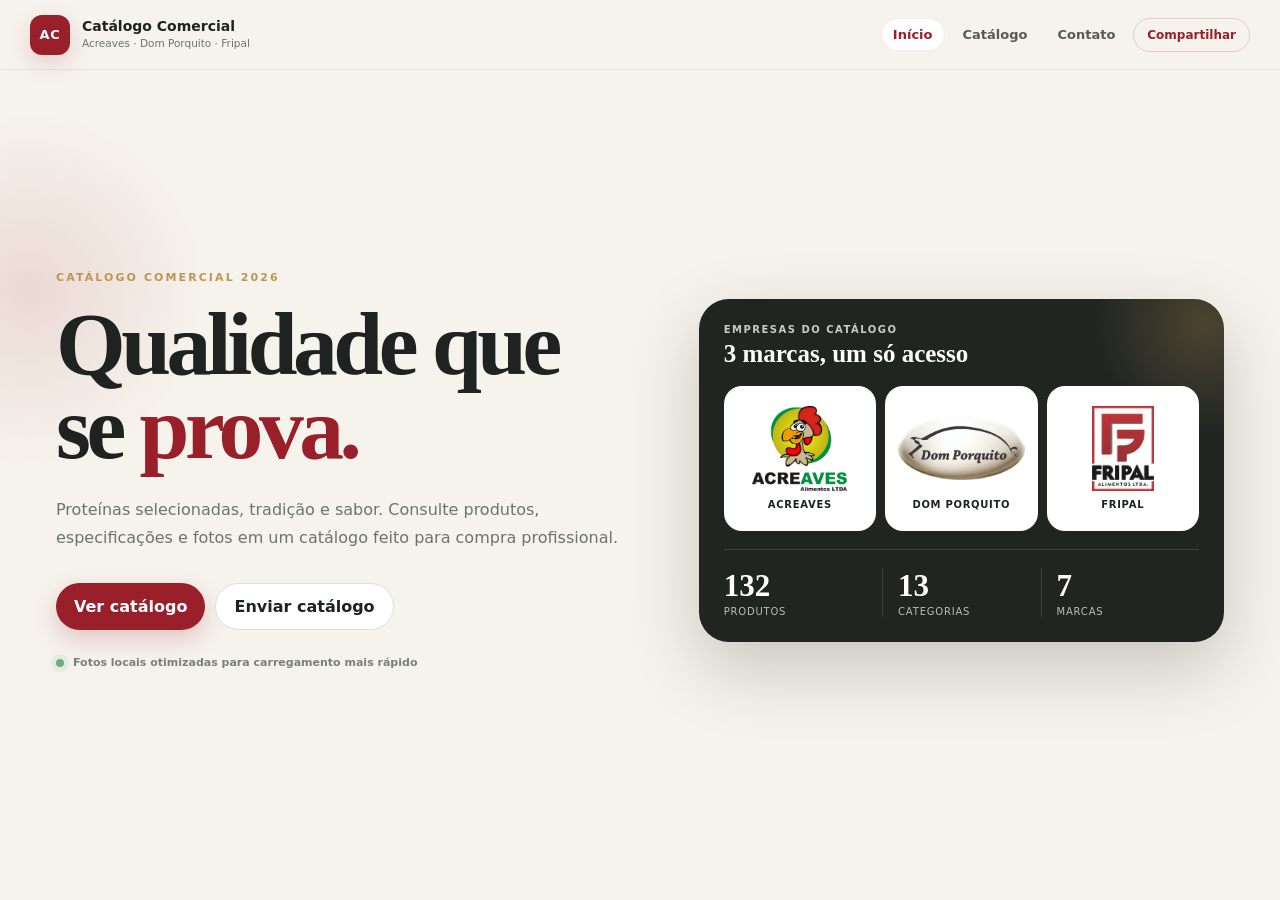
==== index.html @ aea1c24d "Ajusta páginas, logos e identidade visual" ====
<!doctype html>
<html lang="pt-BR">
<head>
  <meta charset="utf-8">
  <meta name="viewport" content="width=device-width, initial-scale=1, viewport-fit=cover">
  <meta name="theme-color" content="#991f2b">
  <meta name="description" content="Catálogo comercial Acreaves, Dom Porquito e Fripal. Consulte produtos, especificações e fotos.">
  <title>Catálogo Comercial | Acreaves · Dom Porquito · Fripal</title>
  <link rel="manifest" href="manifest.webmanifest">
  <link rel="stylesheet" href="styles.css">
</head>
<body>
  <a class="skip-link" href="#catalogo">Ir para o catálogo</a>

  <header class="site-header">
    <button class="brand" type="button" data-screen="inicio" aria-label="Ir para o início">
      <span class="brand-mark">AC</span>
      <span class="brand-copy"><strong>Catálogo Comercial</strong><small>Acreaves · Dom Porquito · Fripal</small></span>
    </button>
    <nav class="desktop-nav" aria-label="Navegação principal">
      <button type="button" data-screen="inicio" class="nav-link active">Início</button>
      <button type="button" data-screen="catalogo" class="nav-link">Catálogo</button>
      <button type="button" data-screen="contato" class="nav-link">Contato</button>
      <button class="btn btn-ghost btn-small" id="share-catalog-top" type="button">Compartilhar</button>
    </nav>
  </header>

  <main>
    <section class="screen active" id="inicio" data-screen-name="inicio">
      <div class="home-shell">
        <div class="home-copy">
          <p class="eyebrow">CATÁLOGO COMERCIAL 2026</p>
          <h1>Qualidade que se <em>prova.</em></h1>
          <p class="home-lead">Proteínas selecionadas, tradição e sabor. Consulte produtos, especificações e fotos em um catálogo feito para compra profissional.</p>
          <div class="home-actions">
            <button class="btn btn-primary" type="button" data-screen="catalogo">Ver catálogo</button>
            <button class="btn btn-secondary" id="share-catalog-hero" type="button">Enviar catálogo</button>
          </div>
          <div class="home-note"><span></span> Fotos locais otimizadas para carregamento mais rápido</div>
        </div>

        <aside class="brand-showcase" aria-label="Empresas do catálogo">
          <div class="brand-showcase-head">
            <span>Empresas do catálogo</span>
            <strong>3 marcas, um só acesso</strong>
          </div>
          <div class="brand-cards">
            <article class="brand-card">
              <img src="assets/logos/acreaves.png" alt="Acreaves" loading="eager">
              <span>Acreaves</span>
            </article>
            <article class="brand-card">
              <img src="assets/logos/dom-porquito.png" alt="Dom Porquito" loading="eager">
              <span>Dom Porquito</span>
            </article>
            <article class="brand-card">
              <img src="assets/logos/fripal.jpg" alt="Fripal" loading="eager">
              <span>Fripal</span>
            </article>
          </div>
          <div class="home-stats">
            <div><strong id="stat-total">—</strong><span>produtos</span></div>
            <div><strong id="stat-categorias">—</strong><span>categorias</span></div>
            <div><strong id="stat-marcas">—</strong><span>marcas</span></div>
          </div>
        </aside>
      </div>
    </section>

    <section class="screen" id="catalogo" data-screen-name="catalogo">
      <div class="catalog-page-head">
        <div>
          <p class="eyebrow eyebrow-red">CATÁLOGO</p>
          <h2>Encontre o produto certo</h2>
          <p>Busque por nome, código, empresa, marca, categoria ou conservação.</p>
        </div>
        <div class="result-counter"><strong id="result-count">0</strong><span>itens encontrados</span></div>
      </div>

      <div class="catalog-section">
        <div class="catalog-toolbar" id="catalog-toolbar">
          <label class="search-box" for="search">
            <svg viewBox="0 0 24 24" aria-hidden="true"><circle cx="11" cy="11" r="7"></circle><path d="m20 20-3.4-3.4"></path></svg>
            <input id="search" type="search" autocomplete="off" placeholder="Buscar produto, código, marca...">
            <button id="clear-search" class="clear-search" type="button" aria-label="Limpar busca">×</button>
          </label>
          <button class="filter-toggle" id="filter-toggle" type="button" aria-expanded="false">
            <span>Filtros</span><span class="filter-count" id="filter-count">0</span>
          </button>
        </div>

        <div class="filters" id="filters" aria-label="Filtros do catálogo">
          <div class="filter-block"><span class="filter-label">Empresa</span><div class="chips chips-company" id="company-chips"></div></div>
          <div class="filter-block"><span class="filter-label">Categoria</span><div class="chips" id="category-chips"></div></div>
          <div class="filter-block"><span class="filter-label">Conservação</span><div class="chips" id="type-chips"></div></div>
          <button id="clear-filters" class="clear-filters" type="button">Limpar filtros</button>
        </div>

        <div class="active-context" id="active-context" hidden></div>
        <div class="product-grid" id="product-grid" aria-live="polite"></div>
        <div class="empty-state" id="empty-state" hidden>
          <div class="empty-icon">⌕</div>
          <h3>Nenhum produto encontrado</h3>
          <p>Tente limpar os filtros ou buscar por outro termo.</p>
          <button class="btn btn-secondary" id="empty-clear" type="button">Limpar filtros</button>
        </div>
        <div class="load-more-wrap"><button class="btn btn-secondary" id="load-more" type="button" hidden>Mostrar mais produtos</button></div>
        <div id="load-sentinel" class="load-sentinel" aria-hidden="true"></div>
      </div>
    </section>

    <section class="screen" id="contato" data-screen-name="contato">
      <div class="contact-page">
        <div class="contact-intro">
          <p class="eyebrow eyebrow-red">ATENDIMENTO</p>
          <h2>Fale com o representante</h2>
          <p>Para preço, disponibilidade ou condição comercial, entre em contato diretamente. O catálogo foi feito para consulta rápida de produtos.</p>
          <div class="contact-actions">
            <a class="btn btn-primary" href="https://wa.me/5568999314248" target="_blank" rel="noopener">Abrir WhatsApp</a>
            <a class="contact-phone" href="tel:+5568999314248">(68) 99931-4248</a>
          </div>
        </div>

        <div class="contact-brands">
          <p class="contact-label">Empresas representadas</p>
          <div class="contact-brand-grid">
            <div class="contact-brand"><img src="assets/logos/acreaves.png" alt="Acreaves"><span>Acreaves</span></div>
            <div class="contact-brand"><img src="assets/logos/dom-porquito.png" alt="Dom Porquito"><span>Dom Porquito</span></div>
            <div class="contact-brand"><img src="assets/logos/fripal.jpg" alt="Fripal"><span>Fripal</span></div>
          </div>
          <div class="contact-links">
            <a href="https://www.instagram.com/acreaves/" target="_blank" rel="noopener">@acreaves <span>↗</span></a>
            <a href="https://www.instagram.com/domporquitobr/" target="_blank" rel="noopener">@domporquitobr <span>↗</span></a>
          </div>
          <p class="contact-note">Preços e disponibilidade não são exibidos no catálogo e devem ser confirmados com o representante.</p>
        </div>
      </div>
    </section>
  </main>

  <nav class="mobile-nav" aria-label="Navegação móvel">
    <button type="button" data-screen="inicio" class="active"><span>⌂</span>Início</button>
    <button type="button" data-screen="catalogo"><span>▦</span>Catálogo</button>
    <button type="button" data-screen="contato"><span>◌</span>Contato</button>
  </nav>

  <div class="modal-backdrop" id="product-modal" hidden>
    <article class="product-modal" role="dialog" aria-modal="true" aria-labelledby="modal-title">
      <button class="modal-close" id="modal-close" type="button" aria-label="Fechar">×</button>
      <div class="modal-gallery">
        <div class="modal-stage" id="modal-stage"></div>
        <div class="modal-thumbs" id="modal-thumbs"></div>
      </div>
      <div class="modal-content">
        <div class="modal-meta"><span id="modal-code"></span><span id="modal-company"></span></div>
        <h2 id="modal-title"></h2>
        <p class="modal-description" id="modal-description"></p>
        <dl class="spec-grid" id="modal-specs"></dl>
        <div class="modal-actions">
          <button class="btn btn-primary" id="modal-whatsapp" type="button">Compartilhar no WhatsApp</button>
          <a class="btn btn-secondary" id="modal-download" href="#" download>Baixar foto</a>
          <button class="btn btn-ghost" id="modal-copy" type="button">Copiar link</button>
        </div>
      </div>
    </article>
  </div>

  <div class="toast" id="toast" role="status" aria-live="polite"></div>

  <script src="produtos.js"></script>
  <script src="app.js" defer></script>
</body>
</html>
---- styles.css ----
:root{
  --red:#991f2b;--red-dark:#70151e;--red-soft:#f7e9eb;--cream:#f6f3ec;--paper:#fffefa;--ink:#1e2220;--muted:#6e726e;
  --line:#dedfd9;--gold:#bd9657;--charcoal:#202522;--charcoal-2:#2d3430;--green:#35614e;--shadow:0 18px 50px rgba(38,42,38,.12);
  --radius:22px;--header:70px;--max:1220px;
}
*{box-sizing:border-box}html{scroll-behavior:auto}body{margin:0;background:var(--cream);color:var(--ink);font-family:Inter,ui-sans-serif,system-ui,-apple-system,BlinkMacSystemFont,"Segoe UI",sans-serif;-webkit-font-smoothing:antialiased}button,input{font:inherit}button,a{-webkit-tap-highlight-color:transparent}.skip-link{position:fixed;left:12px;top:-60px;z-index:9999;background:#fff;padding:10px 14px;border-radius:10px;color:#111}.skip-link:focus{top:12px}
.site-header{height:var(--header);position:sticky;top:0;z-index:80;display:flex;align-items:center;justify-content:space-between;padding:0 max(20px,calc((100vw - var(--max))/2));background:rgba(246,243,236,.95);backdrop-filter:blur(18px);border-bottom:1px solid rgba(30,34,32,.08)}.brand{border:0;background:transparent;display:flex;align-items:center;gap:12px;color:var(--ink);cursor:pointer;padding:0}.brand-mark{width:40px;height:40px;display:grid;place-items:center;border-radius:12px;background:var(--red);color:#fff;font-weight:900;font-size:13px;letter-spacing:.06em;box-shadow:0 8px 22px rgba(153,31,43,.18)}.brand-copy{display:grid;line-height:1.1;text-align:left}.brand-copy strong{font-size:14px}.brand-copy small{font-size:10.5px;color:var(--muted);margin-top:4px}.desktop-nav{display:flex;align-items:center;gap:6px}.nav-link{border:0;background:transparent;padding:9px 12px;color:#555b57;font-size:13px;font-weight:800;border-radius:999px;cursor:pointer}.nav-link:hover,.nav-link.active{background:#fff;color:var(--red);box-shadow:inset 0 0 0 1px rgba(153,31,43,.09)}
.btn{border:0;border-radius:999px;padding:13px 18px;display:inline-flex;align-items:center;justify-content:center;gap:8px;text-decoration:none;font-weight:820;cursor:pointer;transition:transform .18s ease,box-shadow .18s ease,background .18s ease;color:inherit}.btn:active{transform:translateY(1px) scale(.99)}.btn-primary{background:var(--red);color:#fff;box-shadow:0 9px 24px rgba(153,31,43,.22)}.btn-primary:hover{background:var(--red-dark)}.btn-secondary{background:#fff;color:var(--ink);border:1px solid var(--line)}.btn-secondary:hover{border-color:#b9bbb4}.btn-ghost{background:transparent;color:var(--red);border:1px solid rgba(153,31,43,.18)}.btn-small{padding:9px 13px;font-size:12px}
.screen{display:none;min-height:calc(100dvh - var(--header));animation:screenIn .22s ease}.screen.active{display:block}@keyframes screenIn{from{opacity:.35;transform:translateY(5px)}to{opacity:1;transform:none}}
.home-shell{min-height:calc(100dvh - var(--header));max-width:var(--max);margin:auto;padding:58px 26px 88px;display:grid;grid-template-columns:minmax(0,1.05fr) minmax(380px,.95fr);gap:62px;align-items:center;position:relative}.home-shell::before{content:"";position:absolute;width:360px;height:360px;border-radius:50%;background:radial-gradient(circle,rgba(153,31,43,.12),transparent 70%);left:-180px;top:40px;pointer-events:none}.home-copy{position:relative;z-index:1}.eyebrow{margin:0 0 18px;font-size:11px;font-weight:900;letter-spacing:.19em;color:var(--gold)}.eyebrow-red{color:var(--red)}.home-copy h1{max-width:680px;margin:0;font-family:Georgia,"Times New Roman",serif;font-size:clamp(52px,7vw,91px);line-height:.94;letter-spacing:-.05em}.home-copy h1 em{color:var(--red);font-style:normal}.home-lead{max-width:650px;margin:26px 0 0;color:var(--muted);font-size:16px;line-height:1.72}.home-actions{display:flex;gap:10px;flex-wrap:wrap;margin-top:32px}.home-note{display:flex;align-items:center;gap:9px;margin-top:26px;color:#7a7f7b;font-size:11px;font-weight:700}.home-note span{width:8px;height:8px;border-radius:50%;background:#72a88a;box-shadow:0 0 0 5px rgba(114,168,138,.12)}
.brand-showcase{background:var(--charcoal);color:#fff;border-radius:30px;padding:25px;box-shadow:0 26px 70px rgba(32,37,34,.22);overflow:hidden;position:relative}.brand-showcase::after{content:"";position:absolute;width:230px;height:230px;border-radius:50%;right:-95px;top:-90px;background:radial-gradient(circle,rgba(189,150,87,.28),transparent 68%)}.brand-showcase-head{position:relative;z-index:1;display:grid;gap:5px;margin-bottom:18px}.brand-showcase-head span{font-size:10px;text-transform:uppercase;letter-spacing:.15em;color:#c8cbc8;font-weight:800}.brand-showcase-head strong{font-family:Georgia,serif;font-size:25px}.brand-cards{display:grid;grid-template-columns:repeat(3,1fr);gap:9px;position:relative;z-index:1}.brand-card{min-width:0;height:145px;background:#fff;border-radius:18px;padding:13px;display:flex;flex-direction:column;align-items:center;justify-content:center;gap:8px;color:var(--ink)}.brand-card img{width:100%;height:85px;object-fit:contain}.brand-card span{font-size:10px;font-weight:900;text-transform:uppercase;letter-spacing:.07em}.home-stats{position:relative;z-index:1;display:grid;grid-template-columns:repeat(3,1fr);margin-top:18px;border-top:1px solid rgba(255,255,255,.12);padding-top:18px}.home-stats div{display:grid;gap:2px;padding-left:15px;border-left:1px solid rgba(255,255,255,.12)}.home-stats div:first-child{padding-left:0;border-left:0}.home-stats strong{font-family:Georgia,serif;font-size:31px;color:#fff}.home-stats span{font-size:10px;color:#b9beba;text-transform:uppercase;letter-spacing:.08em}
.catalog-page-head{max-width:var(--max);margin:auto;padding:55px 26px 24px;display:flex;justify-content:space-between;align-items:flex-end;gap:24px}.catalog-page-head h2,.contact-intro h2{font-family:Georgia,serif;font-size:clamp(36px,5vw,58px);letter-spacing:-.04em;line-height:1;margin:0 0 10px}.catalog-page-head>div>p:last-child{margin:0;color:var(--muted);font-size:14px}.result-counter{display:grid;text-align:right}.result-counter strong{font-family:Georgia,serif;font-size:40px;color:var(--red)}.result-counter span{font-size:10px;text-transform:uppercase;letter-spacing:.12em;color:var(--muted);font-weight:800}.catalog-section{max-width:var(--max);margin:auto;padding:0 26px 95px}.catalog-toolbar{position:sticky;top:calc(var(--header) + 9px);z-index:55;display:flex;gap:10px;align-items:center;padding:8px;border-radius:18px;background:rgba(255,254,250,.94);backdrop-filter:blur(15px);border:1px solid var(--line);box-shadow:0 10px 35px rgba(50,55,50,.08)}.search-box{min-height:50px;display:flex;align-items:center;gap:10px;flex:1;padding:0 13px;border-radius:13px;background:#f3f3ef}.search-box svg{width:18px;height:18px;fill:none;stroke:#777d78;stroke-width:1.8}.search-box input{min-width:0;flex:1;background:transparent;border:0;outline:0;color:var(--ink);font-size:15px}.search-box input::placeholder{color:#979b97}.clear-search{width:30px;height:30px;border:0;border-radius:50%;background:transparent;color:#7e837f;font-size:21px;cursor:pointer}.filter-toggle{display:none;align-items:center;gap:8px;min-height:50px;padding:0 14px;border:0;border-radius:13px;background:var(--red);color:#fff;font-weight:800}.filter-count{display:grid;place-items:center;min-width:22px;height:22px;padding:0 6px;border-radius:999px;background:#fff;color:var(--red);font-size:10px}.filters{display:flex;flex-wrap:wrap;gap:15px 24px;align-items:flex-end;padding:20px 2px 26px}.filter-block{min-width:0}.filter-label{display:block;margin:0 0 8px;font-size:10px;font-weight:900;letter-spacing:.12em;text-transform:uppercase;color:#858a86}.chips{display:flex;flex-wrap:wrap;gap:7px}.chip{border:1px solid var(--line);background:rgba(255,255,255,.72);color:#555b57;border-radius:999px;padding:8px 11px;font-size:11px;font-weight:790;cursor:pointer}.chip:hover{border-color:#b8bbb6}.chip.active{background:var(--charcoal);color:#fff;border-color:var(--charcoal)}.chip-company{gap:8px}.chip-company .chip{display:flex;align-items:center;gap:7px;padding:6px 10px 6px 7px}.chip-logo-img{width:25px;height:25px;border-radius:8px;object-fit:contain;background:#fff;padding:2px}.clear-filters{margin-left:auto;border:0;background:transparent;color:var(--red);font-size:11px;font-weight:850;cursor:pointer;padding:9px}.active-context{margin:-8px 0 20px;color:var(--muted);font-size:12px}.product-grid{display:grid;grid-template-columns:repeat(4,minmax(0,1fr));gap:16px}.product-card{position:relative;overflow:hidden;background:var(--paper);border:1px solid rgba(59,64,60,.11);border-radius:20px;box-shadow:0 4px 16px rgba(50,55,50,.035);cursor:pointer;transition:transform .18s ease,box-shadow .18s ease,border-color .18s ease}.product-card:hover{transform:translateY(-3px);box-shadow:var(--shadow);border-color:rgba(153,31,43,.18)}.product-image{position:relative;aspect-ratio:1;background:#f0f1ed;overflow:hidden}.product-image img{width:100%;height:100%;display:block;object-fit:contain;padding:14px;opacity:0;transition:opacity .22s ease}.product-image img.loaded{opacity:1}.product-image::after{content:"";position:absolute;inset:0;background:linear-gradient(90deg,transparent,rgba(255,255,255,.5),transparent);transform:translateX(-100%);animation:shimmer 1.35s infinite}.product-image.ready::after{display:none}.badge{position:absolute;top:11px;left:11px;z-index:2;border-radius:999px;padding:5px 8px;background:#fff;color:var(--red);box-shadow:0 2px 12px rgba(0,0,0,.07);font-size:9px;font-weight:900;letter-spacing:.06em;text-transform:uppercase}.badge-promo{left:auto;right:11px;background:var(--gold);color:#fff}.product-body{padding:14px 14px 15px}.product-kicker{display:flex;justify-content:space-between;gap:8px;margin-bottom:7px;font-size:9px;text-transform:uppercase;letter-spacing:.08em;font-weight:850;color:var(--red)}.product-kicker span:last-child{color:#8a8f8b}.product-card h3{min-height:38px;margin:0;font-size:13px;line-height:1.42;text-transform:uppercase;letter-spacing:.01em}.product-details{display:flex;justify-content:space-between;gap:8px;align-items:center;margin-top:11px;color:var(--muted);font-size:10px}.product-details strong{color:#555a56}.product-open{width:30px;height:30px;display:grid;place-items:center;border-radius:50%;background:var(--red-soft);color:var(--red);font-size:15px}.load-more-wrap{text-align:center;padding:28px 0 0}.load-sentinel{height:1px}.empty-state{text-align:center;padding:70px 18px}.empty-icon{font-family:Georgia,serif;font-size:64px;color:#adb1ad}.empty-state h3{font-family:Georgia,serif;font-size:27px;margin:0 0 8px}.empty-state p{color:var(--muted);margin:0 0 20px}
.contact-page{min-height:calc(100dvh - var(--header));max-width:var(--max);margin:auto;padding:58px 26px 95px;display:grid;grid-template-columns:1.1fr .9fr;gap:20px;align-items:stretch}.contact-intro{border-radius:30px;padding:46px;background:var(--charcoal);color:#fff;display:flex;flex-direction:column;justify-content:center;box-shadow:0 24px 70px rgba(32,37,34,.16)}.contact-intro .eyebrow{color:#ddb978}.contact-intro h2{color:#fff;max-width:610px}.contact-intro>p:not(.eyebrow){max-width:620px;color:#c3c7c4;line-height:1.7}.contact-actions{display:flex;align-items:center;gap:18px;flex-wrap:wrap;margin-top:26px}.contact-phone{color:#fff;font-weight:900;text-decoration:none}.contact-brands{border-radius:30px;background:#fff;padding:30px;border:1px solid var(--line)}.contact-label{margin:0 0 15px;font-size:10px;text-transform:uppercase;letter-spacing:.14em;font-weight:900;color:#888d89}.contact-brand-grid{display:grid;grid-template-columns:repeat(3,1fr);gap:8px}.contact-brand{min-width:0;border:1px solid #ecece7;border-radius:16px;background:#fafaf7;padding:10px;display:grid;place-items:center;gap:6px}.contact-brand img{width:100%;height:74px;object-fit:contain}.contact-brand span{font-size:9px;font-weight:900;text-transform:uppercase;color:#565b57}.contact-links{display:grid;margin-top:22px}.contact-links a{display:flex;justify-content:space-between;padding:13px 0;border-bottom:1px solid #ecece7;text-decoration:none;color:var(--ink);font-weight:800}.contact-note{margin:22px 0 0;color:var(--muted);font-size:11px;line-height:1.6}
.mobile-nav{display:none}.modal-backdrop{position:fixed;inset:0;z-index:120;background:rgba(21,25,22,.72);backdrop-filter:blur(8px);padding:30px;overflow:auto}.modal-backdrop[hidden]{display:none}.product-modal{position:relative;width:min(1040px,100%);margin:auto;min-height:570px;background:var(--paper);border-radius:28px;overflow:hidden;display:grid;grid-template-columns:1fr .92fr;box-shadow:0 30px 90px rgba(0,0,0,.28)}.modal-close{position:absolute;top:14px;right:14px;z-index:4;width:38px;height:38px;border:0;border-radius:50%;background:rgba(25,29,26,.76);color:#fff;font-size:24px;cursor:pointer}.modal-gallery{min-width:0;background:#eeefe9;display:flex;flex-direction:column}.modal-stage{min-height:480px;display:grid;place-items:center;padding:30px}.modal-stage img{width:100%;height:100%;max-height:520px;object-fit:contain}.modal-thumbs{display:flex;gap:8px;padding:12px;overflow-x:auto}.modal-thumb{width:58px;height:58px;flex:0 0 auto;border:2px solid transparent;border-radius:10px;background:#fff;padding:3px;cursor:pointer}.modal-thumb.active{border-color:var(--red)}.modal-thumb img{width:100%;height:100%;object-fit:contain}.modal-content{padding:42px 38px;display:flex;flex-direction:column}.modal-meta{display:flex;gap:8px;flex-wrap:wrap;margin-bottom:14px}.modal-meta span{border-radius:999px;padding:6px 9px;background:#f1f1ec;color:#666c67;font-size:9px;font-weight:900;text-transform:uppercase;letter-spacing:.08em}.modal-content h2{font-family:Georgia,serif;font-size:clamp(30px,4vw,45px);line-height:1.02;letter-spacing:-.035em;margin:0}.modal-description{color:var(--muted);line-height:1.65;font-size:13px;margin:18px 0 20px}.spec-grid{display:grid;grid-template-columns:1fr 1fr;gap:10px;margin:0}.spec{background:#f4f4ef;border-radius:13px;padding:11px 12px}.spec dt{font-size:8px;font-weight:900;color:#878d88;text-transform:uppercase;letter-spacing:.1em;margin-bottom:5px}.spec dd{margin:0;font-size:11px;font-weight:760;line-height:1.4}.modal-actions{display:flex;gap:8px;flex-wrap:wrap;margin-top:auto;padding-top:26px}.modal-actions .btn{font-size:11px}.toast{position:fixed;left:50%;bottom:90px;z-index:200;transform:translate(-50%,18px);opacity:0;pointer-events:none;background:var(--charcoal);color:#fff;border-radius:999px;padding:10px 15px;font-size:11px;font-weight:750;transition:.2s}.toast.show{opacity:1;transform:translate(-50%,0)}
@keyframes shimmer{to{transform:translateX(100%)}}
@media(max-width:1000px){.home-shell{grid-template-columns:1fr;gap:30px;align-items:start}.brand-showcase{max-width:760px}.product-grid{grid-template-columns:repeat(3,minmax(0,1fr))}.contact-page{grid-template-columns:1fr}.product-modal{grid-template-columns:1fr;max-width:720px}.modal-stage{min-height:420px}.modal-content{min-height:420px}}
@media(max-width:720px){:root{--header:62px}.site-header{padding:0 15px}.brand-copy small{display:none}.desktop-nav{display:none}.screen{padding-bottom:78px}.home-shell{min-height:auto;padding:42px 18px 26px;gap:24px}.home-copy h1{font-size:clamp(46px,14vw,65px)}.home-lead{font-size:14px}.brand-showcase{border-radius:24px;padding:17px}.brand-showcase-head strong{font-size:21px}.brand-cards{grid-template-columns:repeat(3,1fr);gap:6px}.brand-card{height:110px;padding:8px;border-radius:14px}.brand-card img{height:66px}.brand-card span{font-size:8px}.home-stats{margin-top:14px;padding-top:14px}.home-stats strong{font-size:26px}.catalog-page-head{padding:34px 17px 18px;align-items:flex-start}.catalog-page-head h2{font-size:36px}.result-counter{display:none}.catalog-section{padding:0 12px 95px}.catalog-toolbar{top:calc(var(--header) + 7px);padding:6px}.filter-toggle{display:flex}.filters{display:none;padding:15px 5px 22px}.filters.open{display:block}.filter-block{margin-bottom:16px}.chips{flex-wrap:nowrap;overflow-x:auto;padding-bottom:3px;scrollbar-width:none}.chips::-webkit-scrollbar{display:none}.chip{flex:0 0 auto}.clear-filters{margin:0;padding:8px 0}.product-grid{grid-template-columns:repeat(2,minmax(0,1fr));gap:9px}.product-card{border-radius:16px}.product-image img{padding:9px}.product-body{padding:11px}.product-card h3{font-size:11px;min-height:34px}.product-details{font-size:9px}.contact-page{min-height:auto;padding:38px 12px 92px;gap:10px}.contact-intro,.contact-brands{border-radius:22px;padding:24px 20px}.contact-intro h2{font-size:39px}.contact-brand img{height:62px}.mobile-nav{position:fixed;left:10px;right:10px;bottom:10px;z-index:75;height:62px;padding:5px;display:grid;grid-template-columns:repeat(3,1fr);background:rgba(32,37,34,.96);border:1px solid rgba(255,255,255,.08);border-radius:19px;backdrop-filter:blur(18px);box-shadow:0 12px 34px rgba(0,0,0,.22)}.mobile-nav button{border:0;background:transparent;display:grid;place-items:center;align-content:center;gap:2px;color:rgba(255,255,255,.6);font-size:9px;font-weight:800;cursor:pointer}.mobile-nav button span{font-size:17px;color:#d7b470}.mobile-nav button.active{color:#fff}.mobile-nav button.active span{color:#fff}.modal-backdrop{padding:0;align-items:flex-end}.product-modal{display:block;margin:7vh 0 0;min-height:93vh;border-radius:24px 24px 0 0}.modal-gallery{height:42vh}.modal-stage{min-height:0;height:calc(42vh - 76px);padding:20px}.modal-content{padding:24px 18px 100px;min-height:auto}.modal-content h2{font-size:31px}.spec-grid{grid-template-columns:1fr 1fr}.modal-actions{position:sticky;bottom:0;background:linear-gradient(transparent,var(--paper) 18%);padding-top:25px;padding-bottom:4px}.modal-actions .btn-primary{flex:1 1 100%}.modal-actions .btn-secondary,.modal-actions .btn-ghost{flex:1}.modal-close{position:fixed;top:calc(7vh + 10px);right:10px}}
@media(max-width:430px){.home-actions .btn{flex:1}.brand-cards{grid-template-columns:1fr}.brand-card{height:82px;display:grid;grid-template-columns:100px 1fr;justify-items:start;padding:8px 12px}.brand-card img{height:60px}.brand-card span{font-size:9px}.contact-brand-grid{grid-template-columns:1fr}.contact-brand{grid-template-columns:100px 1fr;justify-items:start}.spec-grid{grid-template-columns:1fr}}
@media(prefers-reduced-motion:reduce){*{animation:none!important;transition:none!important}}
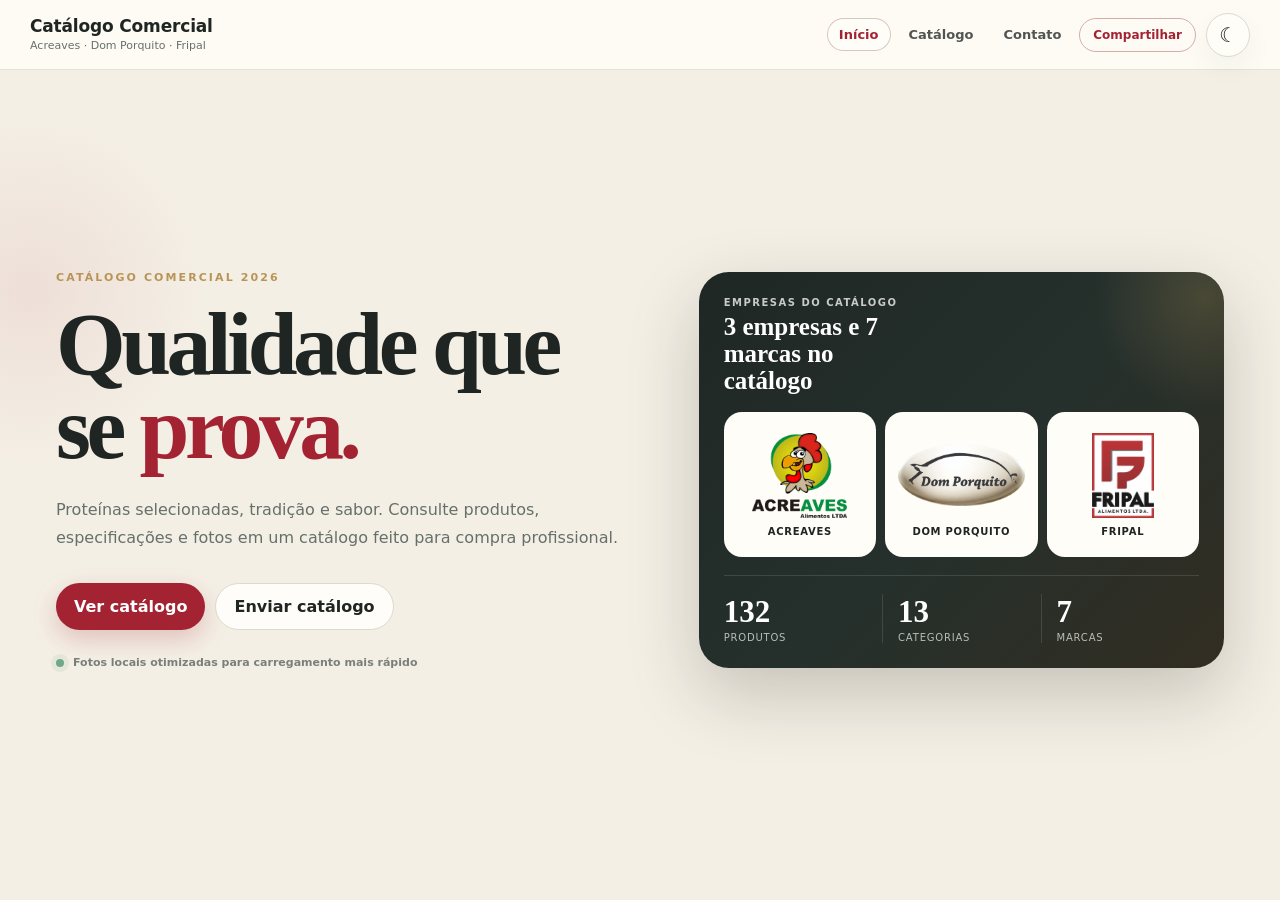
==== commit 2c43a628: "Add files via upload" ====
--- a/index.html
+++ b/index.html
@@ -3,10 +3,22 @@
 <head>
   <meta charset="utf-8">
   <meta name="viewport" content="width=device-width, initial-scale=1, viewport-fit=cover">
-  <meta name="theme-color" content="#991f2b">
+  <meta name="theme-color" id="theme-color-meta" content="#f4efe5">
   <meta name="description" content="Catálogo comercial Acreaves, Dom Porquito e Fripal. Consulte produtos, especificações e fotos.">
+  <meta property="og:type" content="website">
+  <meta property="og:title" content="Catálogo Comercial | Acreaves · Dom Porquito · Fripal">
+  <meta property="og:description" content="Consulte produtos, fotos e especificações em um catálogo rápido de compartilhar.">
+  <meta property="og:image" content="/assets/share-dom-porquito.png">
+  <meta property="og:image:width" content="1200">
+  <meta property="og:image:height" content="630">
+  <meta name="twitter:card" content="summary_large_image">
+  <meta name="twitter:title" content="Catálogo Comercial | Acreaves · Dom Porquito · Fripal">
+  <meta name="twitter:description" content="Consulte produtos, fotos e especificações em um catálogo rápido de compartilhar.">
+  <meta name="twitter:image" content="/assets/share-dom-porquito.png">
   <title>Catálogo Comercial | Acreaves · Dom Porquito · Fripal</title>
   <link rel="manifest" href="manifest.webmanifest">
+  <link rel="icon" type="image/png" href="assets/icon-dom-porquito.png">
+  <link rel="apple-touch-icon" href="assets/icon-dom-porquito.png">
   <link rel="stylesheet" href="styles.css">
 </head>
 <body>
@@ -14,15 +26,19 @@
 
   <header class="site-header">
     <button class="brand" type="button" data-screen="inicio" aria-label="Ir para o início">
-      <span class="brand-mark">AC</span>
       <span class="brand-copy"><strong>Catálogo Comercial</strong><small>Acreaves · Dom Porquito · Fripal</small></span>
     </button>
-    <nav class="desktop-nav" aria-label="Navegação principal">
-      <button type="button" data-screen="inicio" class="nav-link active">Início</button>
-      <button type="button" data-screen="catalogo" class="nav-link">Catálogo</button>
-      <button type="button" data-screen="contato" class="nav-link">Contato</button>
-      <button class="btn btn-ghost btn-small" id="share-catalog-top" type="button">Compartilhar</button>
-    </nav>
+    <div class="header-actions">
+      <nav class="desktop-nav" aria-label="Navegação principal">
+        <button type="button" data-screen="inicio" class="nav-link active">Início</button>
+        <button type="button" data-screen="catalogo" class="nav-link">Catálogo</button>
+        <button type="button" data-screen="contato" class="nav-link">Contato</button>
+        <button class="btn btn-ghost btn-small" id="share-catalog-top" type="button">Compartilhar</button>
+      </nav>
+      <button class="theme-toggle" id="theme-toggle" type="button" aria-label="Ativar modo escuro" title="Ativar modo escuro">
+        <span class="theme-toggle-icon" aria-hidden="true">☾</span>
+      </button>
+    </div>
   </header>
 
   <main>
@@ -42,7 +58,7 @@
         <aside class="brand-showcase" aria-label="Empresas do catálogo">
           <div class="brand-showcase-head">
             <span>Empresas do catálogo</span>
-            <strong>3 marcas, um só acesso</strong>
+            <strong>3 empresas e 7 marcas no catálogo</strong>
           </div>
           <div class="brand-cards">
             <article class="brand-card">
--- a/styles.css
+++ b/styles.css
@@ -17,3 +17,95 @@
 @media(max-width:720px){:root{--header:62px}.site-header{padding:0 15px}.brand-copy small{display:none}.desktop-nav{display:none}.screen{padding-bottom:78px}.home-shell{min-height:auto;padding:42px 18px 26px;gap:24px}.home-copy h1{font-size:clamp(46px,14vw,65px)}.home-lead{font-size:14px}.brand-showcase{border-radius:24px;padding:17px}.brand-showcase-head strong{font-size:21px}.brand-cards{grid-template-columns:repeat(3,1fr);gap:6px}.brand-card{height:110px;padding:8px;border-radius:14px}.brand-card img{height:66px}.brand-card span{font-size:8px}.home-stats{margin-top:14px;padding-top:14px}.home-stats strong{font-size:26px}.catalog-page-head{padding:34px 17px 18px;align-items:flex-start}.catalog-page-head h2{font-size:36px}.result-counter{display:none}.catalog-section{padding:0 12px 95px}.catalog-toolbar{top:calc(var(--header) + 7px);padding:6px}.filter-toggle{display:flex}.filters{display:none;padding:15px 5px 22px}.filters.open{display:block}.filter-block{margin-bottom:16px}.chips{flex-wrap:nowrap;overflow-x:auto;padding-bottom:3px;scrollbar-width:none}.chips::-webkit-scrollbar{display:none}.chip{flex:0 0 auto}.clear-filters{margin:0;padding:8px 0}.product-grid{grid-template-columns:repeat(2,minmax(0,1fr));gap:9px}.product-card{border-radius:16px}.product-image img{padding:9px}.product-body{padding:11px}.product-card h3{font-size:11px;min-height:34px}.product-details{font-size:9px}.contact-page{min-height:auto;padding:38px 12px 92px;gap:10px}.contact-intro,.contact-brands{border-radius:22px;padding:24px 20px}.contact-intro h2{font-size:39px}.contact-brand img{height:62px}.mobile-nav{position:fixed;left:10px;right:10px;bottom:10px;z-index:75;height:62px;padding:5px;display:grid;grid-template-columns:repeat(3,1fr);background:rgba(32,37,34,.96);border:1px solid rgba(255,255,255,.08);border-radius:19px;backdrop-filter:blur(18px);box-shadow:0 12px 34px rgba(0,0,0,.22)}.mobile-nav button{border:0;background:transparent;display:grid;place-items:center;align-content:center;gap:2px;color:rgba(255,255,255,.6);font-size:9px;font-weight:800;cursor:pointer}.mobile-nav button span{font-size:17px;color:#d7b470}.mobile-nav button.active{color:#fff}.mobile-nav button.active span{color:#fff}.modal-backdrop{padding:0;align-items:flex-end}.product-modal{display:block;margin:7vh 0 0;min-height:93vh;border-radius:24px 24px 0 0}.modal-gallery{height:42vh}.modal-stage{min-height:0;height:calc(42vh - 76px);padding:20px}.modal-content{padding:24px 18px 100px;min-height:auto}.modal-content h2{font-size:31px}.spec-grid{grid-template-columns:1fr 1fr}.modal-actions{position:sticky;bottom:0;background:linear-gradient(transparent,var(--paper) 18%);padding-top:25px;padding-bottom:4px}.modal-actions .btn-primary{flex:1 1 100%}.modal-actions .btn-secondary,.modal-actions .btn-ghost{flex:1}.modal-close{position:fixed;top:calc(7vh + 10px);right:10px}}
 @media(max-width:430px){.home-actions .btn{flex:1}.brand-cards{grid-template-columns:1fr}.brand-card{height:82px;display:grid;grid-template-columns:100px 1fr;justify-items:start;padding:8px 12px}.brand-card img{height:60px}.brand-card span{font-size:9px}.contact-brand-grid{grid-template-columns:1fr}.contact-brand{grid-template-columns:100px 1fr;justify-items:start}.spec-grid{grid-template-columns:1fr}}
 @media(prefers-reduced-motion:reduce){*{animation:none!important;transition:none!important}}
+
+
+/* ===== Ajustes visuais, toggle de tema e equilíbrio de cores ===== */
+:root{
+  --red:#a32333;
+  --red-dark:#7b1a26;
+  --red-soft:#f6e6e8;
+  --cream:#f4efe5;
+  --paper:#fffdf8;
+  --ink:#1f2522;
+  --muted:#66706b;
+  --line:#dfd8cc;
+  --gold:#b89557;
+  --charcoal:#1f2623;
+  --charcoal-2:#2a322e;
+  --shadow:0 18px 50px rgba(34,38,35,.10);
+}
+html[data-theme="dark"]{
+  --cream:#111614;
+  --paper:#171c1a;
+  --ink:#edf0eb;
+  --muted:#b5beb8;
+  --line:#2b3430;
+  --red:#c93b4e;
+  --red-dark:#a62d3d;
+  --red-soft:#2b1a1f;
+  --gold:#cfab69;
+  --charcoal:#0f1412;
+  --charcoal-2:#151b18;
+  --shadow:0 18px 50px rgba(0,0,0,.34);
+}
+body{background:var(--cream);color:var(--ink)}
+.site-header{background:color-mix(in srgb,var(--paper) 84%, transparent);border-bottom:1px solid color-mix(in srgb,var(--line) 76%, transparent)}
+.header-actions{display:flex;align-items:center;gap:10px}
+.brand{gap:0}
+.brand-copy strong{font-size:17px;letter-spacing:-.01em}
+.brand-copy small{font-size:11px}
+.theme-toggle{width:44px;height:44px;border:1px solid var(--line);border-radius:999px;background:var(--paper);color:var(--ink);display:grid;place-items:center;cursor:pointer;box-shadow:0 10px 28px rgba(0,0,0,.05);transition:transform .18s ease,background .18s ease,border-color .18s ease,color .18s ease}
+.theme-toggle:hover{transform:translateY(-1px);border-color:color-mix(in srgb,var(--red) 34%, var(--line));color:var(--red)}
+.theme-toggle-icon{font-size:20px;line-height:1}
+.home-shell::before{background:radial-gradient(circle,rgba(163,35,51,.08),transparent 70%)}
+.home-copy h1{max-width:720px}
+.home-lead{color:var(--muted)}
+.brand-showcase{background:linear-gradient(135deg,#1f2724 0%,#25302c 52%,#322d22 100%)}
+html[data-theme="dark"] .brand-showcase{background:linear-gradient(135deg,#161c19 0%,#1c2521 55%,#2b2418 100%)}
+.brand-showcase::after{background:radial-gradient(circle,rgba(184,149,87,.24),transparent 68%)}
+.brand-showcase-head strong{max-width:16ch;line-height:1.08}
+.btn-secondary{background:color-mix(in srgb,var(--paper) 92%, white);color:var(--ink);border:1px solid var(--line)}
+.btn-ghost{border-color:color-mix(in srgb,var(--red) 24%, var(--line));color:var(--red)}
+.nav-link{color:color-mix(in srgb,var(--ink) 78%, white)}
+.nav-link:hover,.nav-link.active{background:var(--paper);color:var(--red);box-shadow:inset 0 0 0 1px color-mix(in srgb,var(--red) 10%, var(--line))}
+.catalog-toolbar,.contact-brands,.product-card,.product-modal,.contact-brand,.brand-card,.spec,.modal-meta span,.chip,.search-box,.modal-thumb{background:var(--paper)}
+.catalog-toolbar{background:color-mix(in srgb,var(--paper) 92%, transparent)}
+.search-box{background:color-mix(in srgb,var(--paper) 82%, var(--cream))}
+.product-card{border-color:color-mix(in srgb,var(--line) 80%, transparent)}
+.product-image{background:color-mix(in srgb,var(--paper) 84%, var(--cream))}
+.contact-intro{background:linear-gradient(135deg,#1e2522 0%,#25302b 100%)}
+.modal-gallery{background:color-mix(in srgb,var(--paper) 78%, var(--cream))}
+.modal-meta span,.spec{background:color-mix(in srgb,var(--paper) 74%, var(--cream))}
+.mobile-nav{background:rgba(28,35,31,.96)}
+html[data-theme="dark"] .site-header,
+html[data-theme="dark"] .catalog-toolbar,
+html[data-theme="dark"] .contact-brands,
+html[data-theme="dark"] .product-card,
+html[data-theme="dark"] .product-modal,
+html[data-theme="dark"] .contact-brand,
+html[data-theme="dark"] .brand-card,
+html[data-theme="dark"] .search-box,
+html[data-theme="dark"] .modal-thumb,
+html[data-theme="dark"] .spec,
+html[data-theme="dark"] .modal-meta span,
+html[data-theme="dark"] .chip{color:var(--ink)}
+html[data-theme="dark"] .brand-card,
+html[data-theme="dark"] .contact-brand{background:#fbf7ef;color:#1f2522}
+html[data-theme="dark"] .chip{background:#1b221f;border-color:#313b36;color:#d8ddd8}
+html[data-theme="dark"] .chip.active{background:#f4efe5;color:#1e2320;border-color:#f4efe5}
+html[data-theme="dark"] .catalog-toolbar{box-shadow:0 12px 36px rgba(0,0,0,.18)}
+html[data-theme="dark"] .result-counter strong,
+html[data-theme="dark"] .eyebrow-red,
+html[data-theme="dark"] .product-kicker,
+html[data-theme="dark"] .clear-filters,
+html[data-theme="dark"] .product-open,
+html[data-theme="dark"] .nav-link.active,
+html[data-theme="dark"] .nav-link:hover{color:var(--red)}
+html[data-theme="dark"] .product-open{background:rgba(201,59,78,.16)}
+html[data-theme="dark"] .toast{background:#edf1ec;color:#15201a}
+@media(max-width:720px){
+  .theme-toggle{width:40px;height:40px;flex:0 0 auto}
+  .header-actions{gap:8px}
+  .brand-copy strong{font-size:16px}
+  .brand-copy small{display:none}
+}
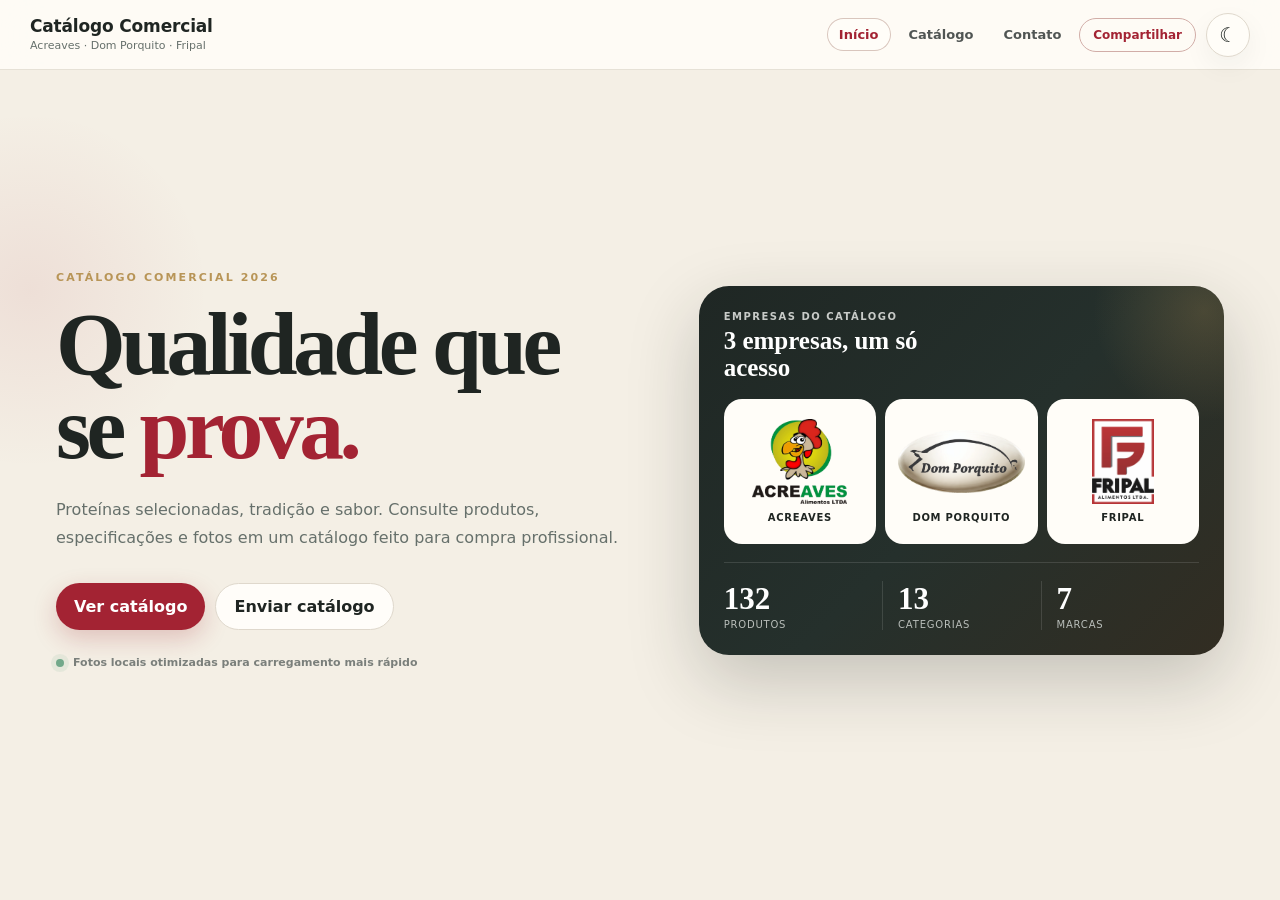
==== commit 2cb28e48: "Update brand showcase text in index.html" ====
--- a/index.html
+++ b/index.html
@@ -58,7 +58,7 @@
         <aside class="brand-showcase" aria-label="Empresas do catálogo">
           <div class="brand-showcase-head">
             <span>Empresas do catálogo</span>
-            <strong>3 empresas e 7 marcas no catálogo</strong>
+            <strong>3 empresas, um só acesso</strong>
           </div>
           <div class="brand-cards">
             <article class="brand-card">
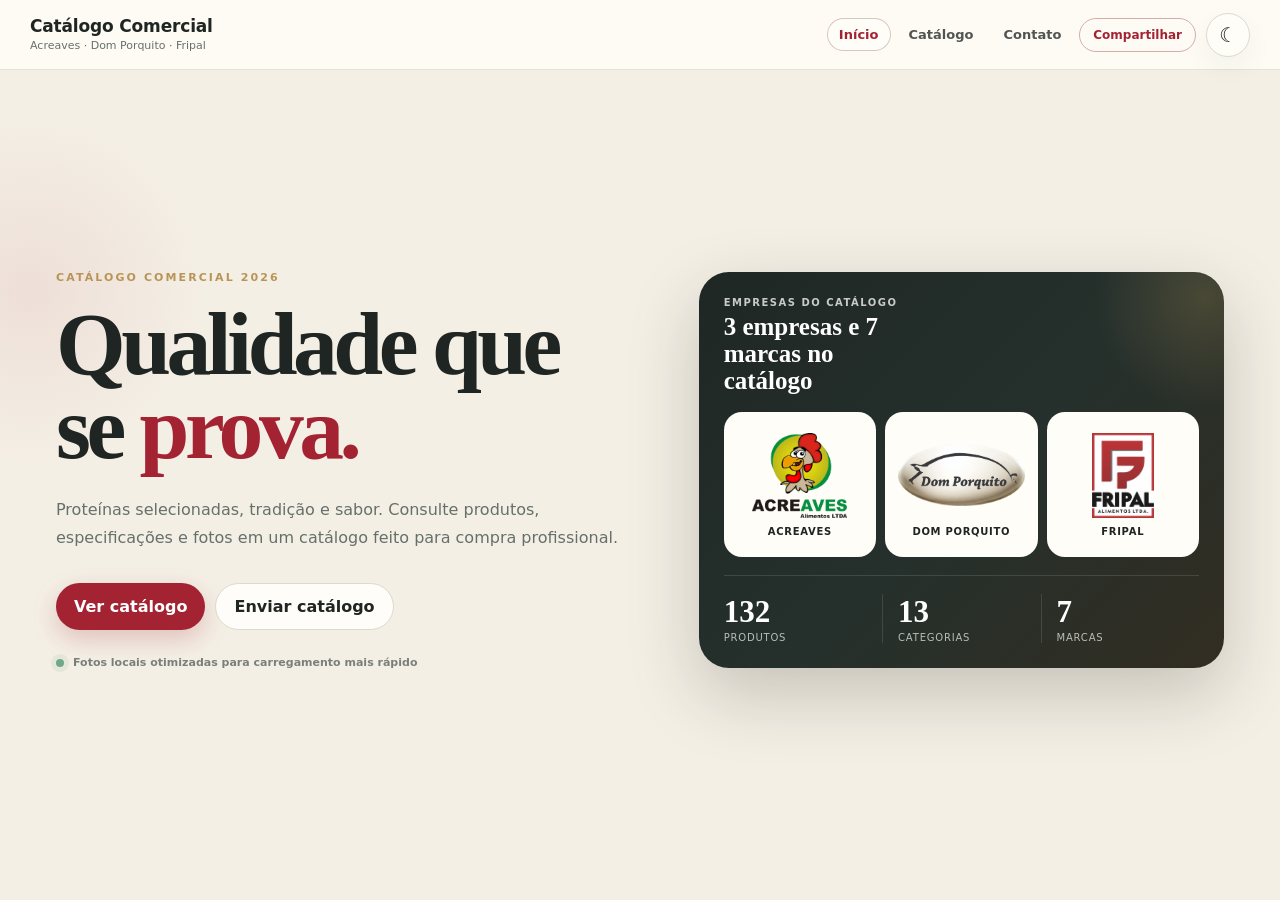
==== commit 8cc1405a: "Add files via upload" ====
--- a/index.html
+++ b/index.html
@@ -58,7 +58,7 @@
         <aside class="brand-showcase" aria-label="Empresas do catálogo">
           <div class="brand-showcase-head">
             <span>Empresas do catálogo</span>
-            <strong>3 empresas, um só acesso</strong>
+            <strong>3 empresas e 7 marcas no catálogo</strong>
           </div>
           <div class="brand-cards">
             <article class="brand-card">
@@ -150,6 +150,7 @@
           </div>
           <p class="contact-note">Preços e disponibilidade não são exibidos no catálogo e devem ser confirmados com o representante.</p>
         </div>
+        <footer class="contact-footer">Feito por Michael Andrade</footer>
       </div>
     </section>
   </main>
--- a/styles.css
+++ b/styles.css
@@ -109,3 +109,88 @@
   .brand-copy strong{font-size:16px}
   .brand-copy small{display:none}
 }
+
+
+/* ===== Ajustes finos de filtros, cards e rodapé ===== */
+.filter-block:first-child{width:100%}
+.chips-company{
+  display:grid;
+  grid-template-columns:repeat(auto-fit,minmax(128px,1fr));
+  gap:10px;
+  width:100%;
+}
+.chips-company .chip{
+  min-height:82px;
+  padding:12px 10px;
+  border-radius:18px;
+  display:flex;
+  flex-direction:column;
+  align-items:center;
+  justify-content:center;
+  gap:8px;
+  text-align:center;
+  background:color-mix(in srgb,var(--paper) 86%, var(--cream));
+  border-color:color-mix(in srgb,var(--line) 88%, transparent);
+  color:var(--ink);
+  box-shadow:0 8px 22px rgba(0,0,0,.04);
+}
+.chips-company .chip:hover{transform:translateY(-1px);border-color:color-mix(in srgb,var(--red) 22%, var(--line))}
+.chips-company .chip.active{
+  background:color-mix(in srgb,var(--paper) 92%, white);
+  color:var(--red);
+  border-color:color-mix(in srgb,var(--red) 40%, var(--line));
+  box-shadow:0 10px 24px rgba(0,0,0,.06), inset 0 0 0 1px color-mix(in srgb,var(--red) 12%, transparent);
+}
+.chips-company .chip-logo-img{
+  width:42px;
+  height:42px;
+  border-radius:12px;
+  object-fit:contain;
+  background:#fff;
+  padding:4px;
+  box-shadow:0 4px 12px rgba(0,0,0,.08);
+}
+html[data-theme="dark"] .chips-company .chip{
+  background:#18201d;
+  border-color:#2c3531;
+  color:#edf0eb;
+  box-shadow:0 10px 28px rgba(0,0,0,.18);
+}
+html[data-theme="dark"] .chips-company .chip.active{
+  background:#f5efe5;
+  color:#a32333;
+  border-color:#f5efe5;
+}
+.product-image{
+  background:linear-gradient(180deg,#fcf8f0 0%, #f1eadf 100%);
+  border-bottom:1px solid color-mix(in srgb,var(--line) 76%, transparent);
+}
+.product-image img{padding:14px}
+html[data-theme="dark"] .product-image{
+  background:linear-gradient(180deg,#fbf6ee 0%, #eee4d4 100%);
+  border-bottom-color:#2d3531;
+}
+.modal-gallery{
+  background:linear-gradient(180deg,#fcf8f0 0%, #f0e8dc 100%);
+}
+html[data-theme="dark"] .modal-gallery{
+  background:linear-gradient(180deg,#faf4e9 0%, #efe4d3 100%);
+}
+.contact-footer{
+  grid-column:1 / -1;
+  margin-top:6px;
+  padding:18px 8px 0;
+  border-top:1px solid color-mix(in srgb,var(--line) 82%, transparent);
+  text-align:center;
+  font-size:12px;
+  font-weight:700;
+  color:var(--muted);
+}
+@media(max-width:720px){
+  .chips-company{grid-template-columns:repeat(2,minmax(0,1fr));overflow:visible!important}
+  .chips-company .chip{min-height:76px;padding:10px 8px}
+  .chips-company .chip-logo-img{width:36px;height:36px}
+}
+@media(max-width:430px){
+  .chips-company{grid-template-columns:repeat(2,minmax(0,1fr))}
+}
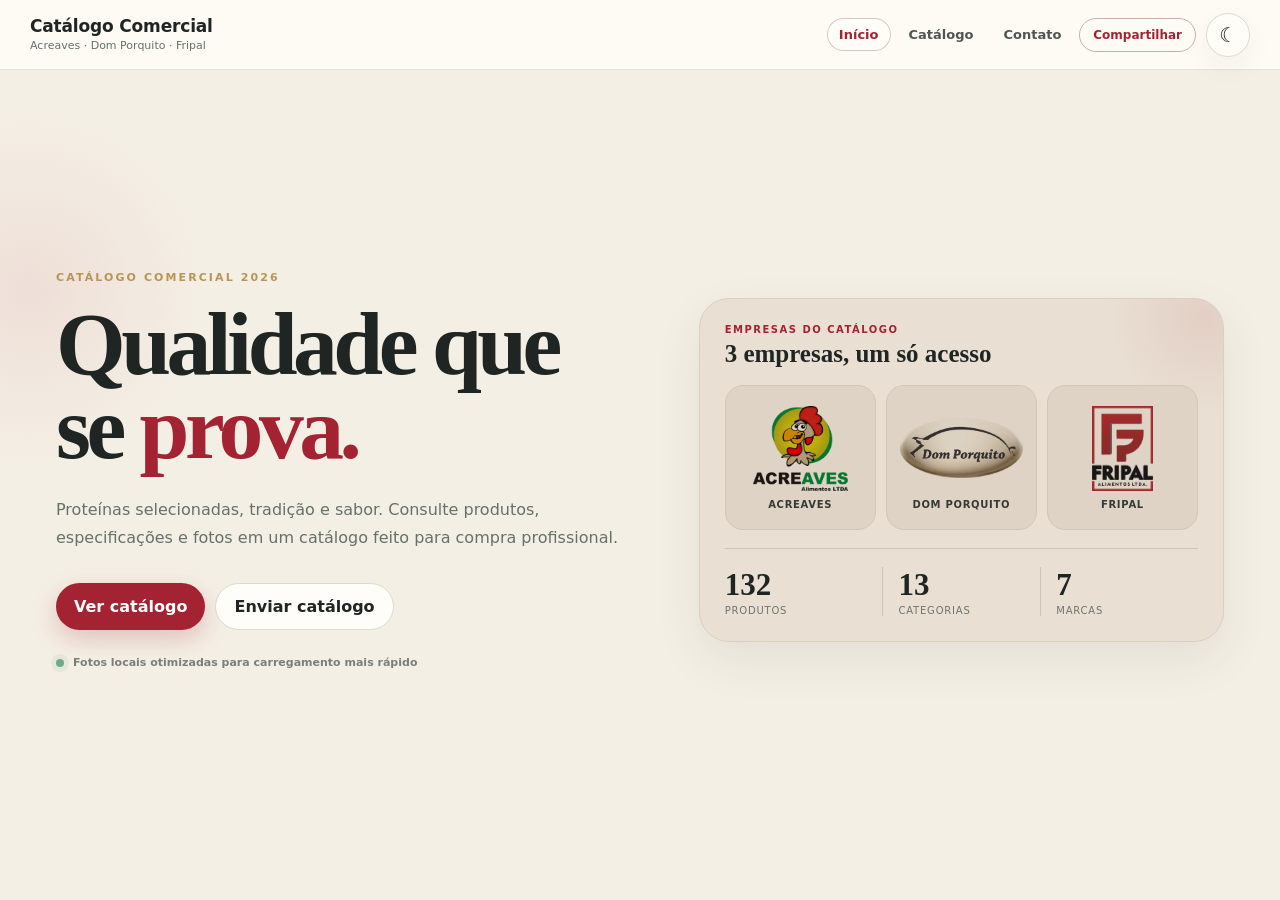
==== commit 983959f8: "Add files via upload" ====
--- a/index.html
+++ b/index.html
@@ -58,7 +58,7 @@
         <aside class="brand-showcase" aria-label="Empresas do catálogo">
           <div class="brand-showcase-head">
             <span>Empresas do catálogo</span>
-            <strong>3 empresas e 7 marcas no catálogo</strong>
+            <strong>3 empresas, um só acesso</strong>
           </div>
           <div class="brand-cards">
             <article class="brand-card">
@@ -70,7 +70,7 @@
               <span>Dom Porquito</span>
             </article>
             <article class="brand-card">
-              <img src="assets/logos/fripal.jpg" alt="Fripal" loading="eager">
+              <img src="assets/logos/fripal.png" alt="Fripal" loading="eager">
               <span>Fripal</span>
             </article>
           </div>
@@ -142,7 +142,7 @@
           <div class="contact-brand-grid">
             <div class="contact-brand"><img src="assets/logos/acreaves.png" alt="Acreaves"><span>Acreaves</span></div>
             <div class="contact-brand"><img src="assets/logos/dom-porquito.png" alt="Dom Porquito"><span>Dom Porquito</span></div>
-            <div class="contact-brand"><img src="assets/logos/fripal.jpg" alt="Fripal"><span>Fripal</span></div>
+            <div class="contact-brand"><img src="assets/logos/fripal.png" alt="Fripal"><span>Fripal</span></div>
           </div>
           <div class="contact-links">
             <a href="https://www.instagram.com/acreaves/" target="_blank" rel="noopener">@acreaves <span>↗</span></a>
--- a/styles.css
+++ b/styles.css
@@ -111,8 +111,58 @@
 }
 
 
-/* ===== Ajustes finos de filtros, cards e rodapé ===== */
-.filter-block:first-child{width:100%}
+/* ===== Refinamento visual: uma paleta mais coerente ===== */
+.brand-showcase{
+  background:#e9e0d3;
+  color:var(--ink);
+  border:1px solid #dbd0c0;
+  box-shadow:0 18px 48px rgba(53,45,35,.08);
+}
+.brand-showcase::after{
+  width:210px;
+  height:210px;
+  right:-86px;
+  top:-86px;
+  background:radial-gradient(circle,rgba(163,35,51,.09),transparent 68%);
+}
+.brand-showcase-head span{
+  color:var(--red);
+}
+.brand-showcase-head strong{
+  color:var(--ink);
+  max-width:none;
+}
+.brand-cards{
+  gap:10px;
+}
+.brand-card{
+  background:#ded3c4;
+  border:1px solid #d2c6b5;
+  box-shadow:none;
+}
+.brand-card img{
+  mix-blend-mode:multiply;
+}
+.brand-card span{
+  color:#343a36;
+}
+.home-stats{
+  border-top-color:#cfc3b2;
+}
+.home-stats div{
+  border-left-color:#cfc3b2;
+}
+.home-stats strong{
+  color:var(--ink);
+}
+.home-stats span{
+  color:#6f746f;
+}
+
+/* Filtro de empresa como cartão visual, sem logo "solta" ao lado do nome */
+.filter-block:first-child{
+  width:100%;
+}
 .chips-company{
   display:grid;
   grid-template-columns:repeat(auto-fit,minmax(128px,1fr));
@@ -120,77 +170,103 @@
   width:100%;
 }
 .chips-company .chip{
-  min-height:82px;
-  padding:12px 10px;
+  min-height:80px;
+  padding:10px 9px;
   border-radius:18px;
   display:flex;
   flex-direction:column;
   align-items:center;
   justify-content:center;
-  gap:8px;
+  gap:7px;
   text-align:center;
-  background:color-mix(in srgb,var(--paper) 86%, var(--cream));
-  border-color:color-mix(in srgb,var(--line) 88%, transparent);
-  color:var(--ink);
-  box-shadow:0 8px 22px rgba(0,0,0,.04);
-}
-.chips-company .chip:hover{transform:translateY(-1px);border-color:color-mix(in srgb,var(--red) 22%, var(--line))}
-.chips-company .chip.active{
-  background:color-mix(in srgb,var(--paper) 92%, white);
-  color:var(--red);
-  border-color:color-mix(in srgb,var(--red) 40%, var(--line));
-  box-shadow:0 10px 24px rgba(0,0,0,.06), inset 0 0 0 1px color-mix(in srgb,var(--red) 12%, transparent);
+  background:#e9e0d3;
+  border-color:#d7ccbc;
+  color:var(--ink);
+  box-shadow:none;
 }
 .chips-company .chip-logo-img{
   width:42px;
   height:42px;
-  border-radius:12px;
+  border-radius:10px;
   object-fit:contain;
-  background:#fff;
-  padding:4px;
-  box-shadow:0 4px 12px rgba(0,0,0,.08);
-}
-html[data-theme="dark"] .chips-company .chip{
-  background:#18201d;
-  border-color:#2c3531;
-  color:#edf0eb;
-  box-shadow:0 10px 28px rgba(0,0,0,.18);
-}
-html[data-theme="dark"] .chips-company .chip.active{
-  background:#f5efe5;
-  color:#a32333;
-  border-color:#f5efe5;
-}
-.product-image{
-  background:linear-gradient(180deg,#fcf8f0 0%, #f1eadf 100%);
-  border-bottom:1px solid color-mix(in srgb,var(--line) 76%, transparent);
-}
-.product-image img{padding:14px}
-html[data-theme="dark"] .product-image{
-  background:linear-gradient(180deg,#fbf6ee 0%, #eee4d4 100%);
-  border-bottom-color:#2d3531;
-}
+  background:transparent;
+  padding:2px;
+  box-shadow:none;
+  mix-blend-mode:multiply;
+}
+.chips-company .chip.active{
+  background:#d8cbbb;
+  color:var(--red);
+  border-color:#c8b7a1;
+  box-shadow:inset 0 0 0 1px rgba(163,35,51,.08);
+}
+
+/* As fotos ficam sempre em uma superfície quente padronizada */
+.product-image,
 .modal-gallery{
-  background:linear-gradient(180deg,#fcf8f0 0%, #f0e8dc 100%);
-}
-html[data-theme="dark"] .modal-gallery{
-  background:linear-gradient(180deg,#faf4e9 0%, #efe4d3 100%);
-}
+  background:#eee6da;
+}
+.product-image img{
+  padding:14px;
+}
+
+/* Rodapé da página de contato */
 .contact-footer{
   grid-column:1 / -1;
   margin-top:6px;
   padding:18px 8px 0;
-  border-top:1px solid color-mix(in srgb,var(--line) 82%, transparent);
+  border-top:1px solid var(--line);
   text-align:center;
   font-size:12px;
   font-weight:700;
   color:var(--muted);
 }
+
+/* Modo escuro preserva a mesma lógica visual, sem voltar ao branco puro */
+html[data-theme="dark"] .brand-showcase{
+  background:#19211e;
+  color:var(--ink);
+  border-color:#2b3530;
+  box-shadow:0 20px 54px rgba(0,0,0,.22);
+}
+html[data-theme="dark"] .brand-showcase-head span{
+  color:var(--gold);
+}
+html[data-theme="dark"] .brand-showcase-head strong,
+html[data-theme="dark"] .home-stats strong{
+  color:#edf0eb;
+}
+html[data-theme="dark"] .home-stats{
+  border-top-color:#334039;
+}
+html[data-theme="dark"] .home-stats div{
+  border-left-color:#334039;
+}
+html[data-theme="dark"] .home-stats span{
+  color:#aeb8b2;
+}
+html[data-theme="dark"] .brand-card,
+html[data-theme="dark"] .chips-company .chip{
+  background:#d8cebf;
+  border-color:#cbbdaa;
+  color:#232824;
+}
+html[data-theme="dark"] .chips-company .chip.active{
+  background:#cfc1ae;
+  color:#922333;
+  border-color:#bba991;
+}
+html[data-theme="dark"] .product-image,
+html[data-theme="dark"] .modal-gallery{
+  background:#e5dccf;
+}
+
 @media(max-width:720px){
-  .chips-company{grid-template-columns:repeat(2,minmax(0,1fr));overflow:visible!important}
-  .chips-company .chip{min-height:76px;padding:10px 8px}
-  .chips-company .chip-logo-img{width:36px;height:36px}
-}
-@media(max-width:430px){
-  .chips-company{grid-template-columns:repeat(2,minmax(0,1fr))}
-}
+  .chips-company{
+    grid-template-columns:repeat(2,minmax(0,1fr));
+    overflow:visible!important;
+  }
+  .chips-company .chip{
+    min-height:76px;
+  }
+}
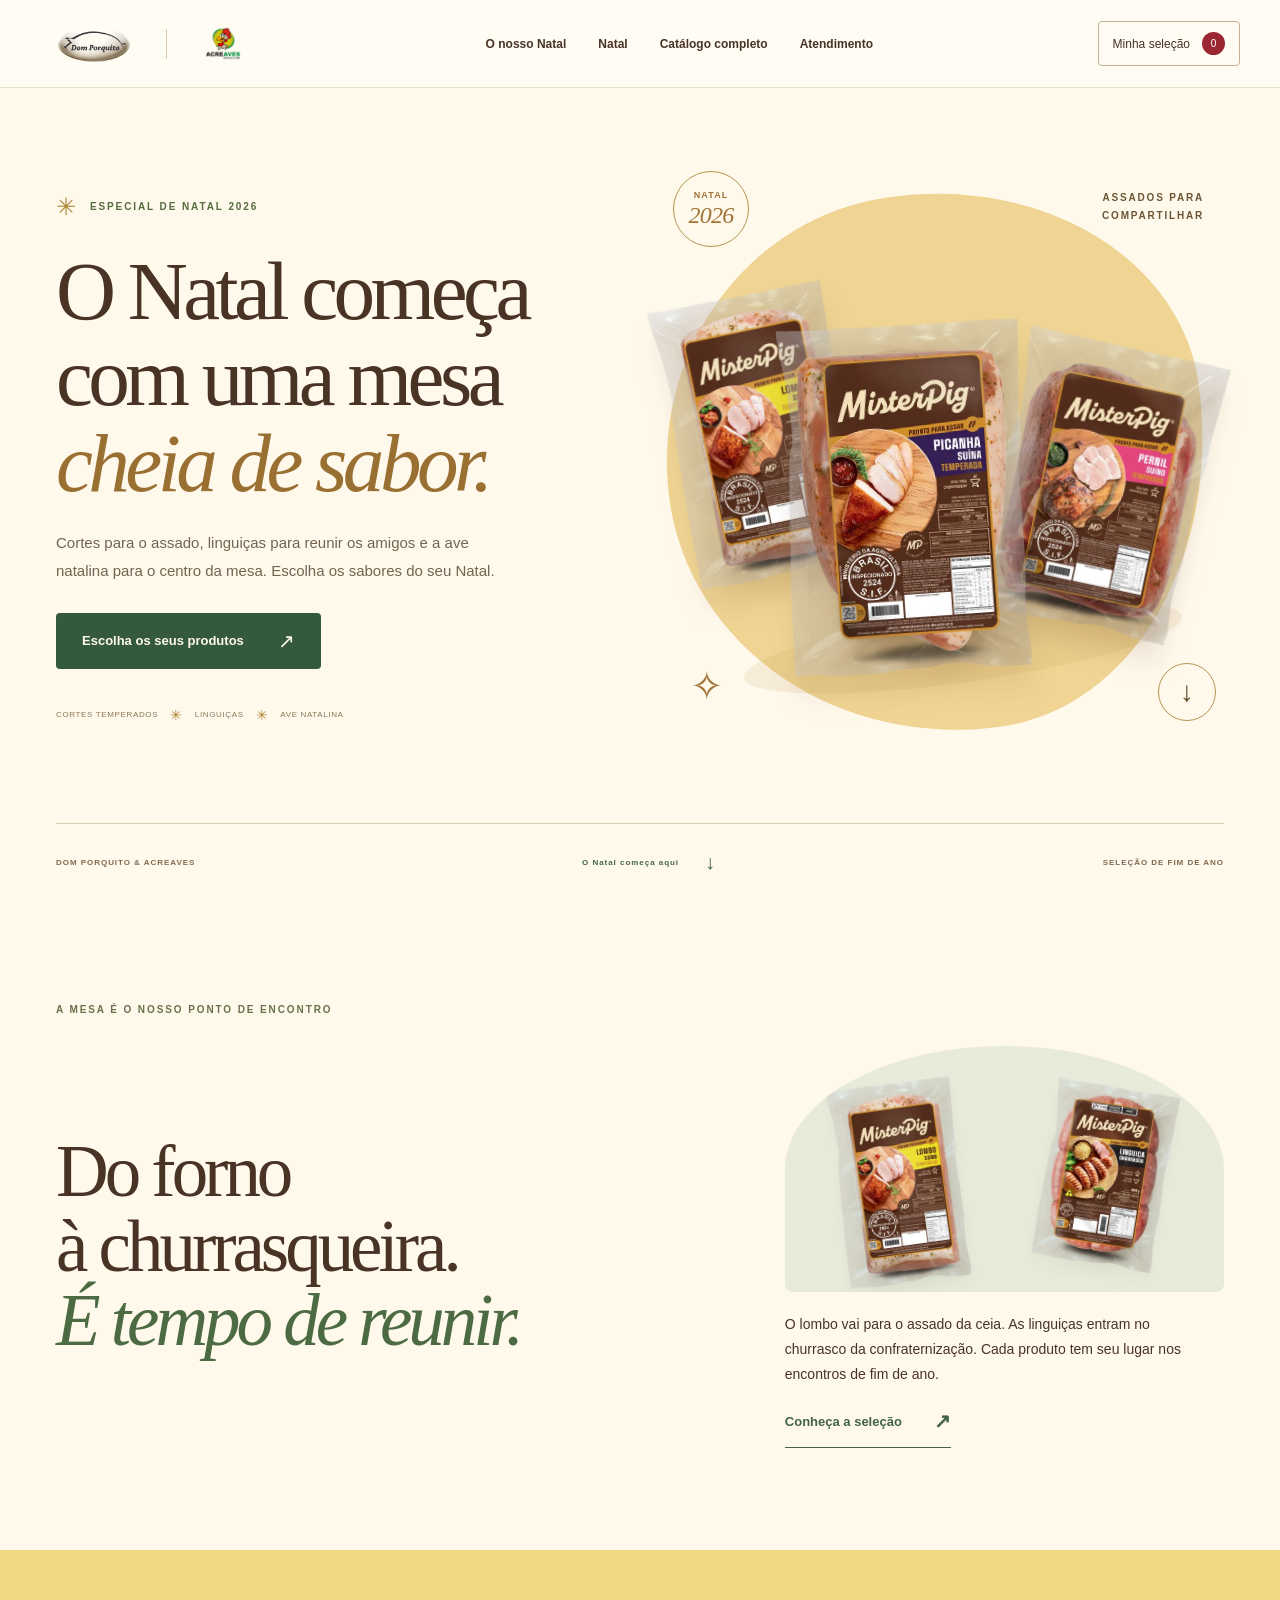
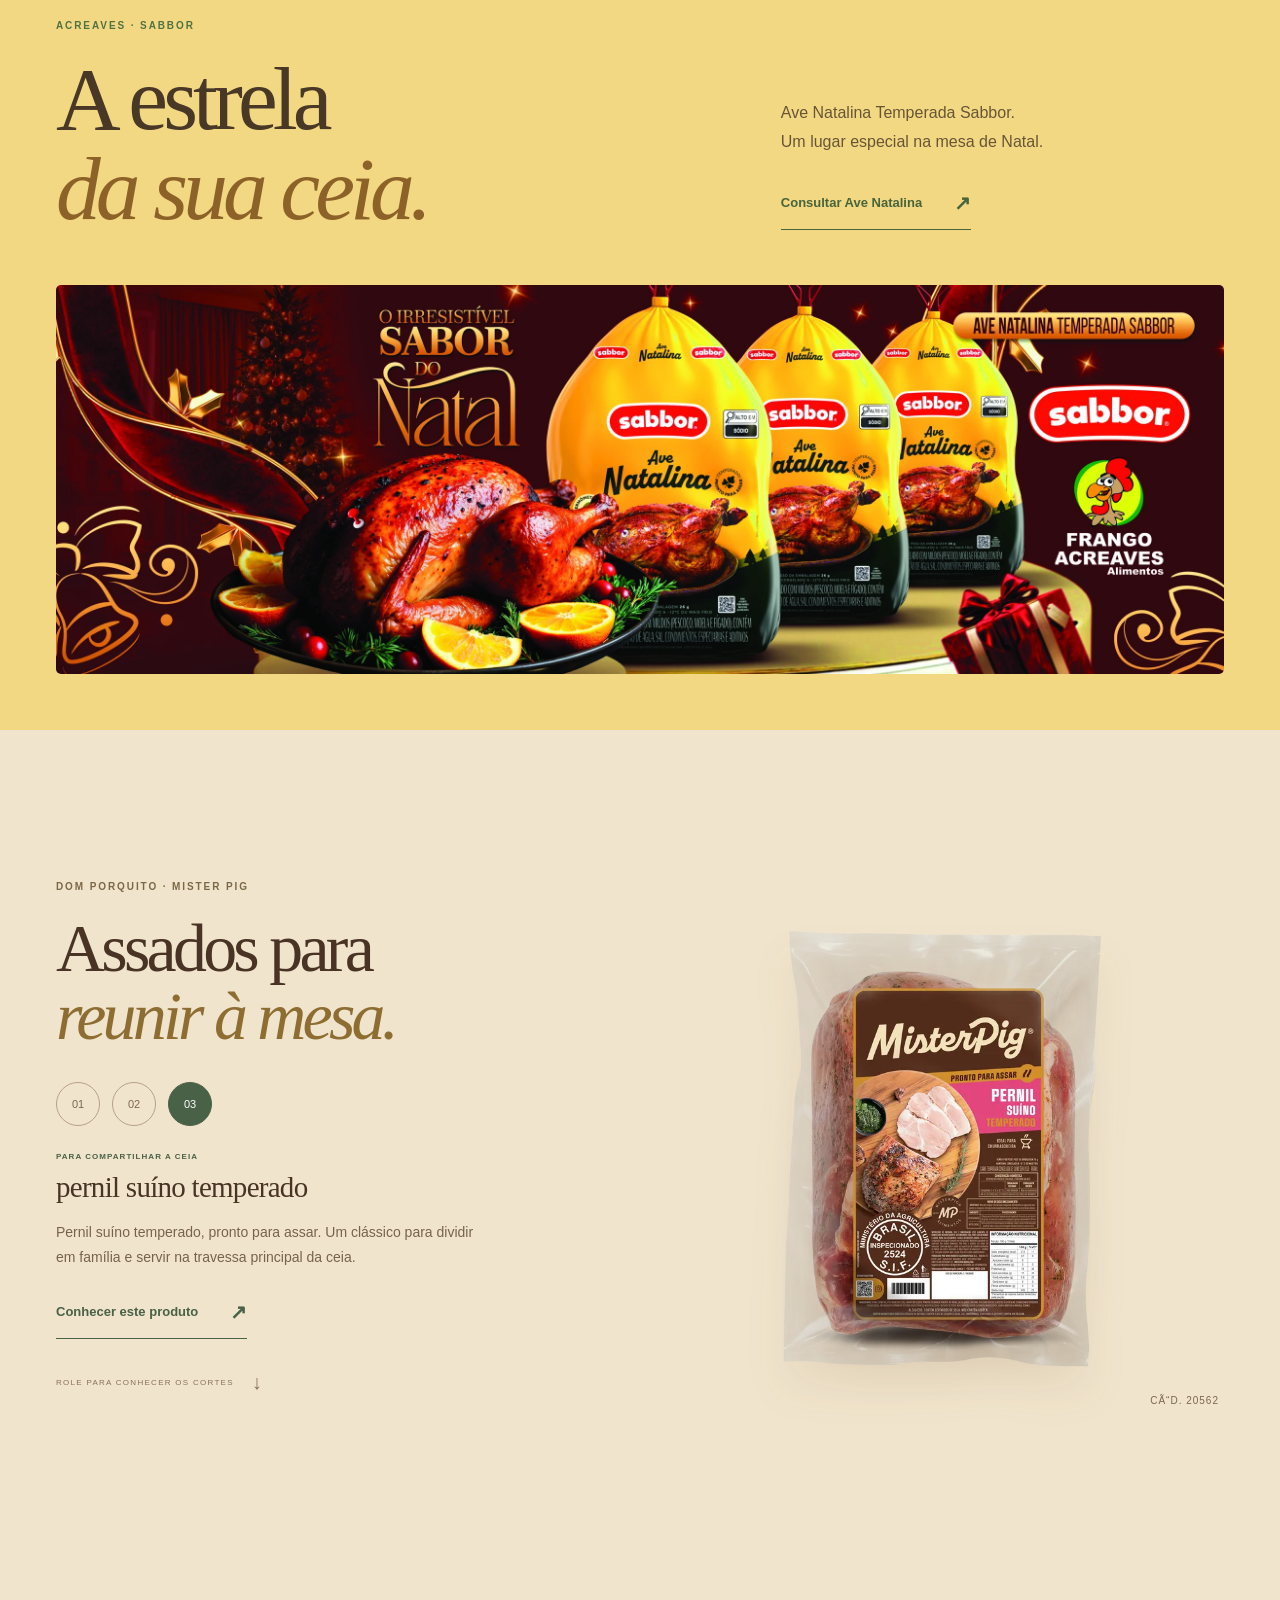
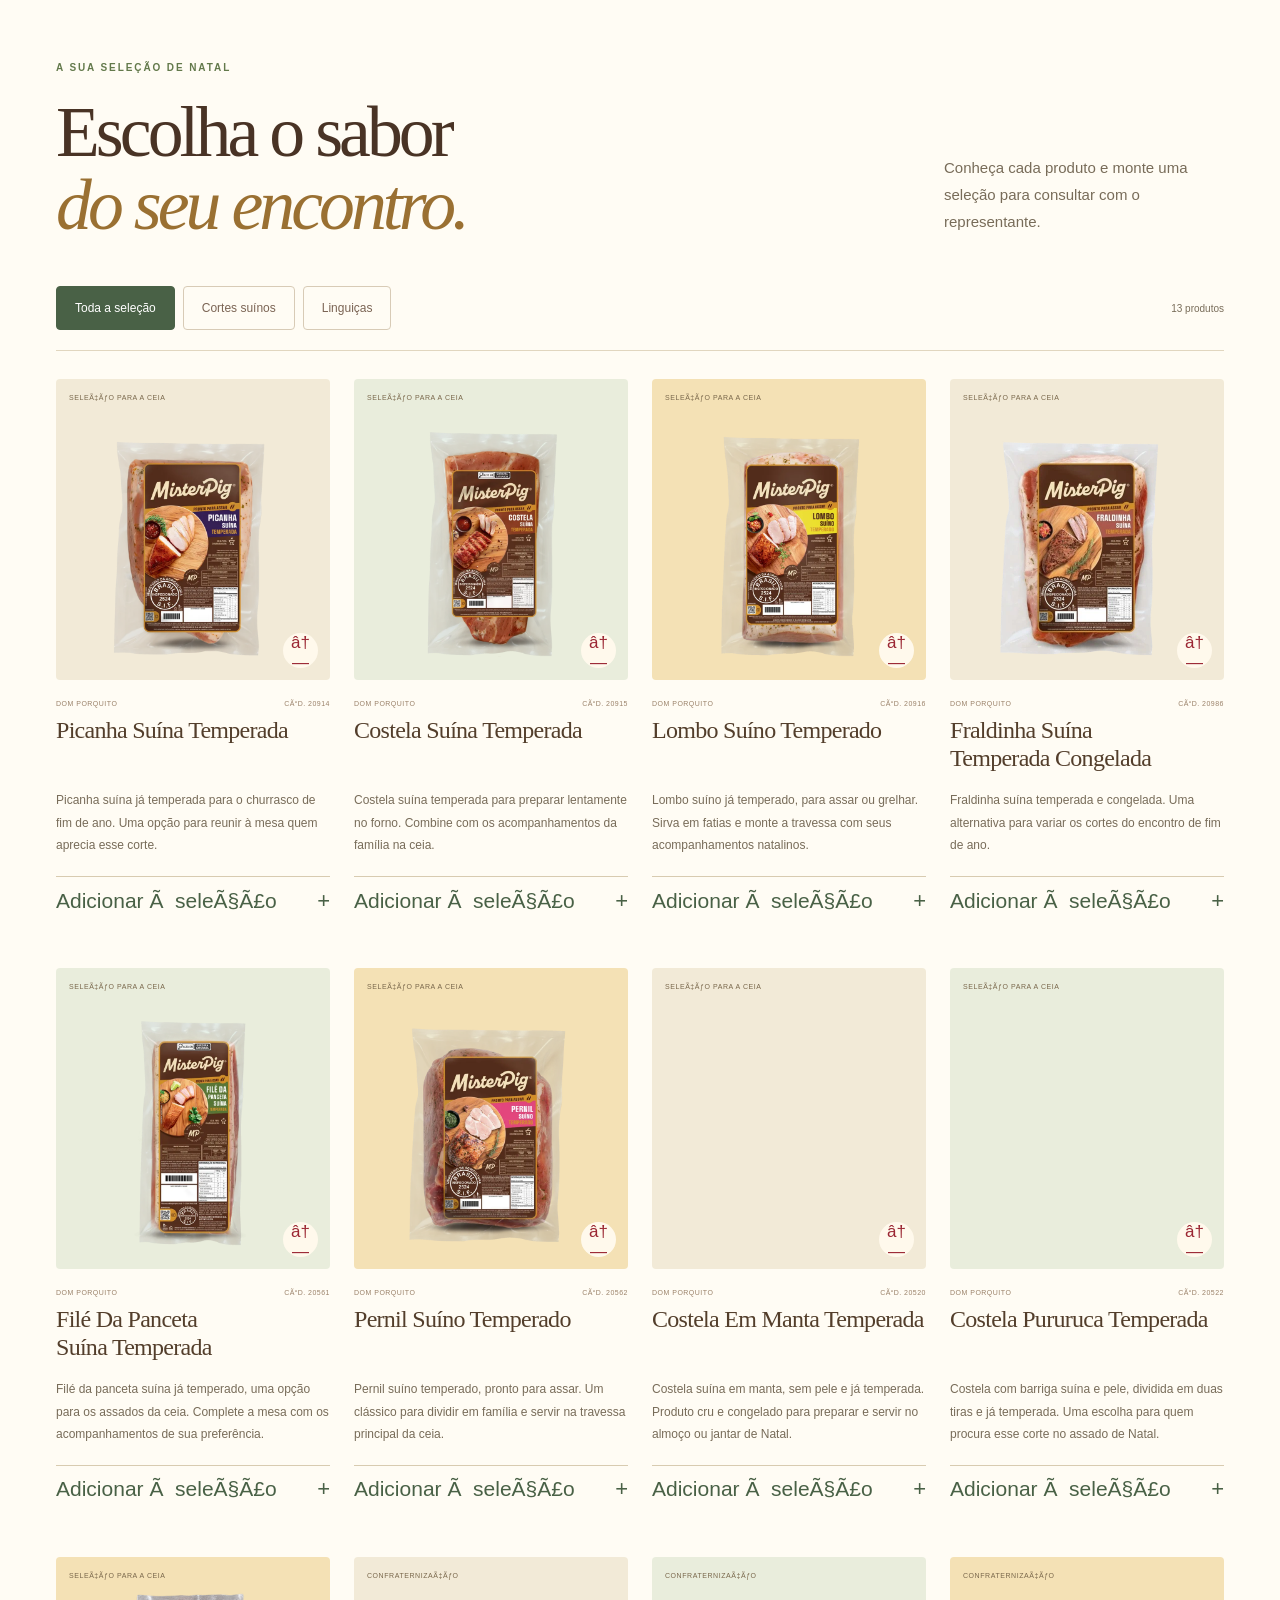
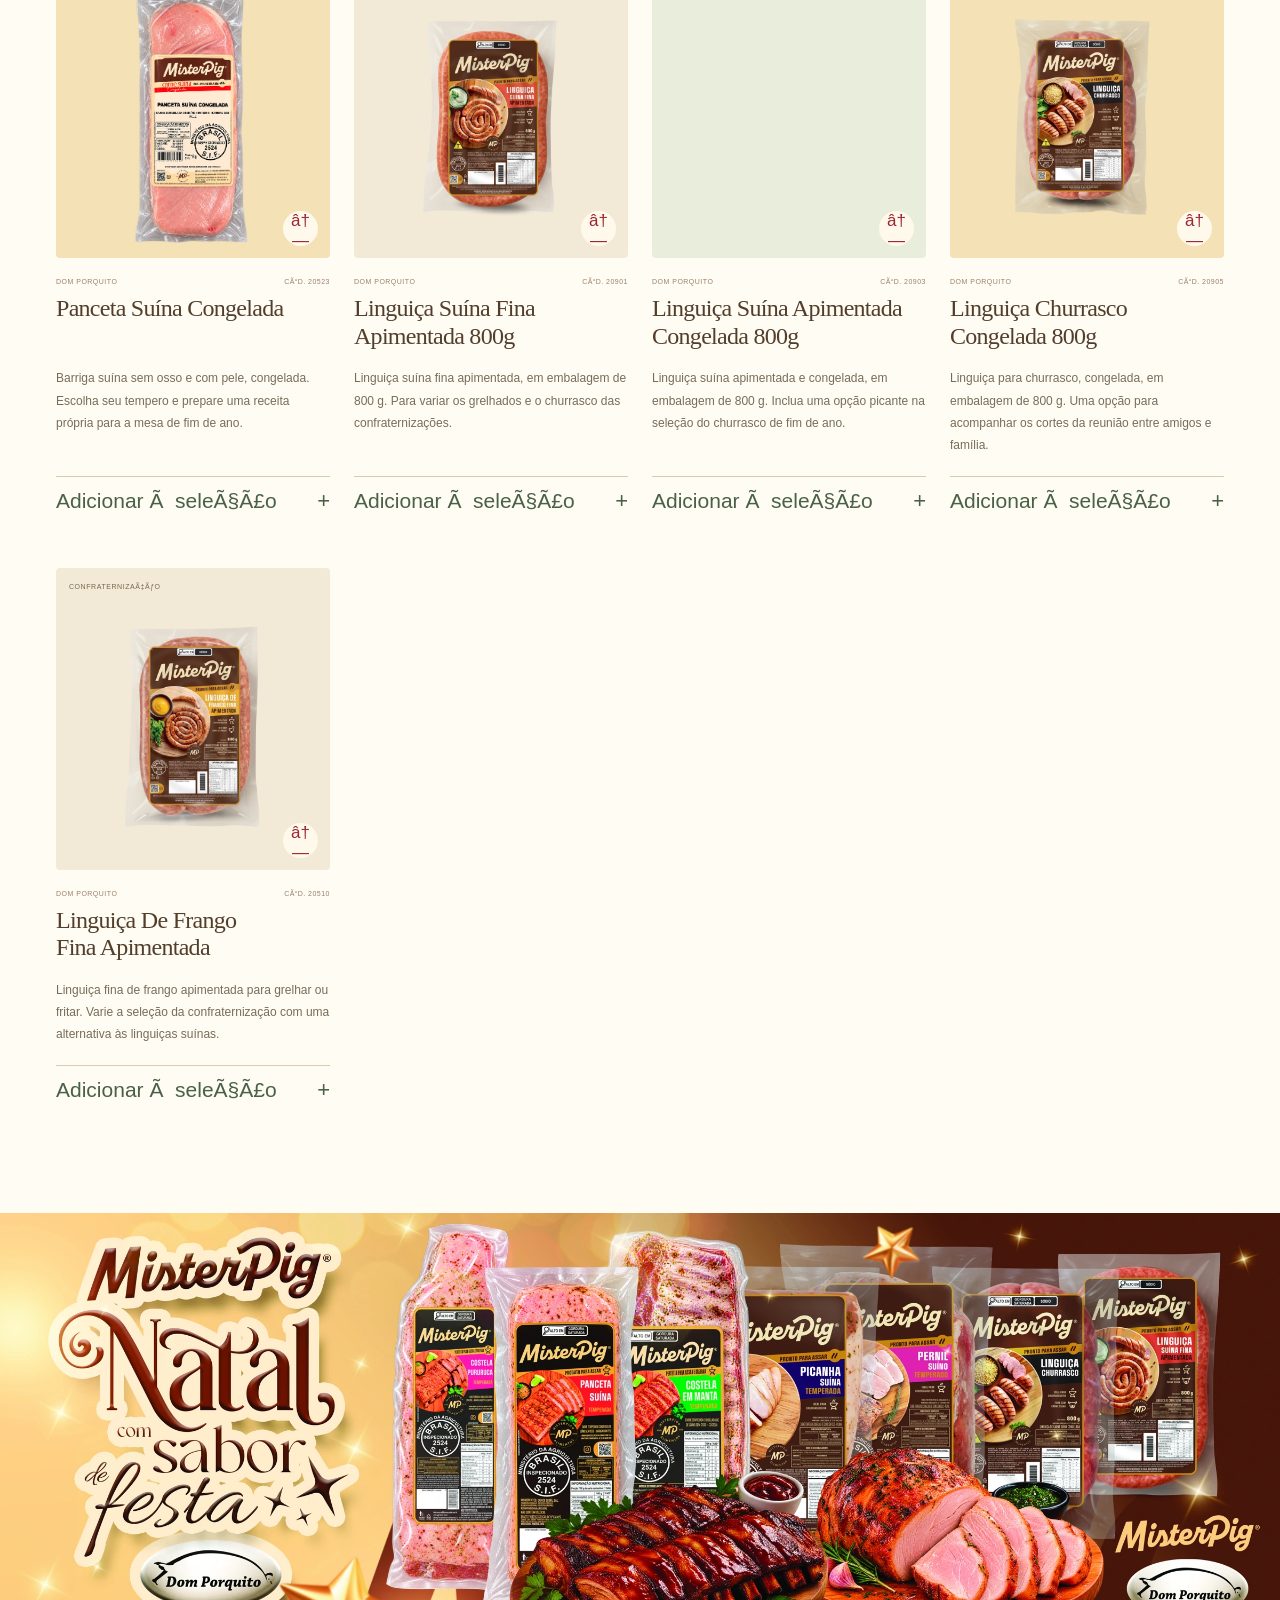
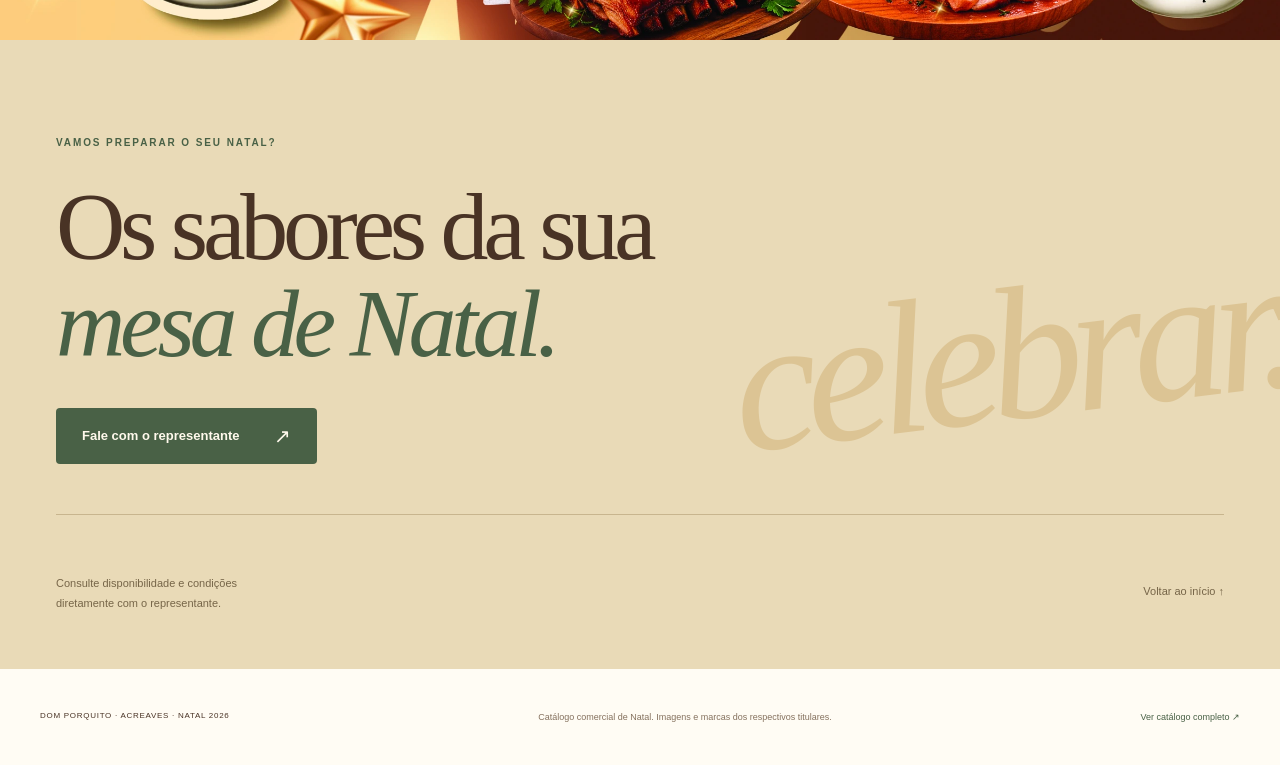
==== commit 9aeb29db: "Publicar campanha de Natal aprovada e preservar catálogo completo e links compartilhados" ====
--- a/index.html
+++ b/index.html
@@ -1,190 +1,70 @@
 <!doctype html>
-<html lang="pt-BR">
+<html lang="pt-BR" data-type="product">
 <head>
-  <meta charset="utf-8">
-  <meta name="viewport" content="width=device-width, initial-scale=1, viewport-fit=cover">
-  <meta name="theme-color" id="theme-color-meta" content="#f4efe5">
-  <meta name="description" content="Catálogo comercial Acreaves, Dom Porquito e Fripal. Consulte produtos, especificações e fotos.">
-  <meta property="og:type" content="website">
-  <meta property="og:title" content="Catálogo Comercial | Acreaves · Dom Porquito · Fripal">
-  <meta property="og:description" content="Consulte produtos, fotos e especificações em um catálogo rápido de compartilhar.">
-  <meta property="og:image" content="/assets/share-dom-porquito.png">
-  <meta property="og:image:width" content="1200">
-  <meta property="og:image:height" content="630">
-  <meta name="twitter:card" content="summary_large_image">
-  <meta name="twitter:title" content="Catálogo Comercial | Acreaves · Dom Porquito · Fripal">
-  <meta name="twitter:description" content="Consulte produtos, fotos e especificações em um catálogo rápido de compartilhar.">
-  <meta name="twitter:image" content="/assets/share-dom-porquito.png">
-  <title>Catálogo Comercial | Acreaves · Dom Porquito · Fripal</title>
-  <link rel="manifest" href="manifest.webmanifest">
-  <link rel="icon" type="image/png" href="assets/icon-dom-porquito.png">
-  <link rel="apple-touch-icon" href="assets/icon-dom-porquito.png">
-  <link rel="stylesheet" href="styles.css">
+  <meta charset="utf-8"><meta name="viewport" content="width=device-width,initial-scale=1">
+  <meta name="theme-color" content="#fff9ec"><meta name="page-type" content="product"><meta name="site-kind" content="other">
+  <script>
+    // Preserve product links and catalog tabs shared before the new homepage.
+    if (new URLSearchParams(location.search).has('produto') || ['#catalogo', '#contato'].includes(location.hash)) {
+      location.replace('catalogo.html' + location.search + location.hash);
+    }
+  </script>
+  <title>Natal com sabor de festa | Dom Porquito & Acreaves</title>
+  <meta name="description" content="Uma seleção especial para a ceia e as confraternizações. Conheça a Ave Natalina Sabbor, os cortes temperados e as linguiças Dom Porquito.">
+  <meta property="og:title" content="Natal com sabor de festa"><meta property="og:description" content="Dom Porquito e Acreaves. Escolha os produtos do seu Natal."><meta property="og:type" content="website"><meta property="og:image" content="https://catalogo-produtos-geral-v2.vercel.app/assets/natal-exclusivo/campanha/natal-acreaves-sabbor.webp">
+  <link rel="icon" href="assets/natal-exclusivo/marcas/dom-porquito.png"><link rel="stylesheet" href="campanha.css">
+  <link rel="preload" href="assets/natal-exclusivo/produtos/20914.webp" as="image">
 </head>
 <body>
-  <a class="skip-link" href="#catalogo">Ir para o catálogo</a>
-
-  <header class="site-header">
-    <button class="brand" type="button" data-screen="inicio" aria-label="Ir para o início">
-      <span class="brand-copy"><strong>Catálogo Comercial</strong><small>Acreaves · Dom Porquito · Fripal</small></span>
-    </button>
-    <div class="header-actions">
-      <nav class="desktop-nav" aria-label="Navegação principal">
-        <button type="button" data-screen="inicio" class="nav-link active">Início</button>
-        <button type="button" data-screen="catalogo" class="nav-link">Catálogo</button>
-        <button type="button" data-screen="contato" class="nav-link">Contato</button>
-        <button class="btn btn-ghost btn-small" id="share-catalog-top" type="button">Compartilhar</button>
-      </nav>
-      <button class="theme-toggle" id="theme-toggle" type="button" aria-label="Ativar modo escuro" title="Ativar modo escuro">
-        <span class="theme-toggle-icon" aria-hidden="true">☾</span>
-      </button>
-    </div>
+  <a class="skip" href="#colecao">Ir para os produtos</a>
+  <header class="header">
+    <a class="brand" href="#inicio" aria-label="Natal Dom Porquito e Acreaves — início"><img src="assets/natal-exclusivo/marcas/dom-porquito.png" width="108" height="54" alt="Dom Porquito"><span></span><img src="assets/natal-exclusivo/marcas/acreaves.png" width="76" height="54" alt="Acreaves"></a>
+    <nav aria-label="Navegação principal"><a href="#especial">O nosso Natal</a><a href="#colecao">Natal</a><a href="catalogo.html#catalogo">Catálogo completo</a><a href="#contato">Atendimento</a></nav>
+    <button type="button" class="selection-button" id="open-selection">Minha seleção <span id="selection-count">0</span></button>
   </header>
-
   <main>
-    <section class="screen active" id="inicio" data-screen-name="inicio">
-      <div class="home-shell">
-        <div class="home-copy">
-          <p class="eyebrow">CATÁLOGO COMERCIAL 2026</p>
-          <h1>Qualidade que se <em>prova.</em></h1>
-          <p class="home-lead">Proteínas selecionadas, tradição e sabor. Consulte produtos, especificações e fotos em um catálogo feito para compra profissional.</p>
-          <div class="home-actions">
-            <button class="btn btn-primary" type="button" data-screen="catalogo">Ver catálogo</button>
-            <button class="btn btn-secondary" id="share-catalog-hero" type="button">Enviar catálogo</button>
-          </div>
-          <div class="home-note"><span></span> Fotos locais otimizadas para carregamento mais rápido</div>
+    <section class="hero" id="inicio" aria-labelledby="hero-title">
+      <div class="hero-inner wrap">
+        <div class="hero-copy"><p class="eyebrow"><span class="mini-star" aria-hidden="true">✳</span> ESPECIAL DE NATAL 2026</p>
+          <h1 id="hero-title">O Natal começa<br>com uma mesa<br><em>cheia de sabor.</em></h1>
+          <p class="hero-lead">Cortes para o assado, linguiças para reunir os amigos e a ave natalina para o centro da mesa. Escolha os sabores do seu Natal.</p>
+          <a class="button cream" href="#colecao">Escolha os seus produtos <span aria-hidden="true">↗</span></a>
+          <div class="hero-bottom"><span>CORTES TEMPERADOS</span><span class="tiny-cross" aria-hidden="true">✳</span><span>LINGUIÇAS</span><span class="tiny-cross" aria-hidden="true">✳</span><span>AVE NATALINA</span></div>
         </div>
-
-        <aside class="brand-showcase" aria-label="Empresas do catálogo">
-          <div class="brand-showcase-head">
-            <span>Empresas do catálogo</span>
-            <strong>3 empresas, um só acesso</strong>
-          </div>
-          <div class="brand-cards">
-            <article class="brand-card">
-              <img src="assets/logos/acreaves.png" alt="Acreaves" loading="eager">
-              <span>Acreaves</span>
-            </article>
-            <article class="brand-card">
-              <img src="assets/logos/dom-porquito.png" alt="Dom Porquito" loading="eager">
-              <span>Dom Porquito</span>
-            </article>
-            <article class="brand-card">
-              <img src="assets/logos/fripal.png" alt="Fripal" loading="eager">
-              <span>Fripal</span>
-            </article>
-          </div>
-          <div class="home-stats">
-            <div><strong id="stat-total">—</strong><span>produtos</span></div>
-            <div><strong id="stat-categorias">—</strong><span>categorias</span></div>
-            <div><strong id="stat-marcas">—</strong><span>marcas</span></div>
-          </div>
-        </aside>
-      </div>
-    </section>
-
-    <section class="screen" id="catalogo" data-screen-name="catalogo">
-      <div class="catalog-page-head">
-        <div>
-          <p class="eyebrow eyebrow-red">CATÁLOGO</p>
-          <h2>Encontre o produto certo</h2>
-          <p>Busque por nome, código, empresa, marca, categoria ou conservação.</p>
-        </div>
-        <div class="result-counter"><strong id="result-count">0</strong><span>itens encontrados</span></div>
-      </div>
-
-      <div class="catalog-section">
-        <div class="catalog-toolbar" id="catalog-toolbar">
-          <label class="search-box" for="search">
-            <svg viewBox="0 0 24 24" aria-hidden="true"><circle cx="11" cy="11" r="7"></circle><path d="m20 20-3.4-3.4"></path></svg>
-            <input id="search" type="search" autocomplete="off" placeholder="Buscar produto, código, marca...">
-            <button id="clear-search" class="clear-search" type="button" aria-label="Limpar busca">×</button>
-          </label>
-          <button class="filter-toggle" id="filter-toggle" type="button" aria-expanded="false">
-            <span>Filtros</span><span class="filter-count" id="filter-count">0</span>
-          </button>
-        </div>
-
-        <div class="filters" id="filters" aria-label="Filtros do catálogo">
-          <div class="filter-block"><span class="filter-label">Empresa</span><div class="chips chips-company" id="company-chips"></div></div>
-          <div class="filter-block"><span class="filter-label">Categoria</span><div class="chips" id="category-chips"></div></div>
-          <div class="filter-block"><span class="filter-label">Conservação</span><div class="chips" id="type-chips"></div></div>
-          <button id="clear-filters" class="clear-filters" type="button">Limpar filtros</button>
-        </div>
-
-        <div class="active-context" id="active-context" hidden></div>
-        <div class="product-grid" id="product-grid" aria-live="polite"></div>
-        <div class="empty-state" id="empty-state" hidden>
-          <div class="empty-icon">⌕</div>
-          <h3>Nenhum produto encontrado</h3>
-          <p>Tente limpar os filtros ou buscar por outro termo.</p>
-          <button class="btn btn-secondary" id="empty-clear" type="button">Limpar filtros</button>
-        </div>
-        <div class="load-more-wrap"><button class="btn btn-secondary" id="load-more" type="button" hidden>Mostrar mais produtos</button></div>
-        <div id="load-sentinel" class="load-sentinel" aria-hidden="true"></div>
-      </div>
-    </section>
-
-    <section class="screen" id="contato" data-screen-name="contato">
-      <div class="contact-page">
-        <div class="contact-intro">
-          <p class="eyebrow eyebrow-red">ATENDIMENTO</p>
-          <h2>Fale com o representante</h2>
-          <p>Para preço, disponibilidade ou condição comercial, entre em contato diretamente. O catálogo foi feito para consulta rápida de produtos.</p>
-          <div class="contact-actions">
-            <a class="btn btn-primary" href="https://wa.me/5568999314248" target="_blank" rel="noopener">Abrir WhatsApp</a>
-            <a class="contact-phone" href="tel:+5568999314248">(68) 99931-4248</a>
-          </div>
-        </div>
-
-        <div class="contact-brands">
-          <p class="contact-label">Empresas representadas</p>
-          <div class="contact-brand-grid">
-            <div class="contact-brand"><img src="assets/logos/acreaves.png" alt="Acreaves"><span>Acreaves</span></div>
-            <div class="contact-brand"><img src="assets/logos/dom-porquito.png" alt="Dom Porquito"><span>Dom Porquito</span></div>
-            <div class="contact-brand"><img src="assets/logos/fripal.png" alt="Fripal"><span>Fripal</span></div>
-          </div>
-          <div class="contact-links">
-            <a href="https://www.instagram.com/acreaves/" target="_blank" rel="noopener">@acreaves <span>↗</span></a>
-            <a href="https://www.instagram.com/domporquitobr/" target="_blank" rel="noopener">@domporquitobr <span>↗</span></a>
-          </div>
-          <p class="contact-note">Preços e disponibilidade não são exibidos no catálogo e devem ser confirmados com o representante.</p>
-        </div>
-        <footer class="contact-footer">Feito por Michael Andrade</footer>
-      </div>
-    </section>
-  </main>
-
-  <nav class="mobile-nav" aria-label="Navegação móvel">
-    <button type="button" data-screen="inicio" class="active"><span>⌂</span>Início</button>
-    <button type="button" data-screen="catalogo"><span>▦</span>Catálogo</button>
-    <button type="button" data-screen="contato"><span>◌</span>Contato</button>
-  </nav>
-
-  <div class="modal-backdrop" id="product-modal" hidden>
-    <article class="product-modal" role="dialog" aria-modal="true" aria-labelledby="modal-title">
-      <button class="modal-close" id="modal-close" type="button" aria-label="Fechar">×</button>
-      <div class="modal-gallery">
-        <div class="modal-stage" id="modal-stage"></div>
-        <div class="modal-thumbs" id="modal-thumbs"></div>
-      </div>
-      <div class="modal-content">
-        <div class="modal-meta"><span id="modal-code"></span><span id="modal-company"></span></div>
-        <h2 id="modal-title"></h2>
-        <p class="modal-description" id="modal-description"></p>
-        <dl class="spec-grid" id="modal-specs"></dl>
-        <div class="modal-actions">
-          <button class="btn btn-primary" id="modal-whatsapp" type="button">Compartilhar no WhatsApp</button>
-          <a class="btn btn-secondary" id="modal-download" href="#" download>Baixar foto</a>
-          <button class="btn btn-ghost" id="modal-copy" type="button">Copiar link</button>
+        <div class="hero-composition" aria-label="Picanha, lombo e pernil suínos temperados Dom Porquito">
+          <div class="hero-orbit" aria-hidden="true"></div><span class="hero-script" aria-hidden="true">ASSADOS PARA<br>COMPARTILHAR</span>
+          <img class="hero-pack pack-left" src="assets/natal-exclusivo/produtos/20916.webp" width="800" height="800" alt="Lombo suíno temperado" decoding="async">
+          <img class="hero-pack pack-right" src="assets/natal-exclusivo/produtos/20562.webp" width="800" height="800" alt="Pernil suíno temperado" decoding="async">
+          <img class="hero-pack pack-front" src="assets/natal-exclusivo/produtos/20914.webp" width="800" height="800" alt="Picanha suína temperada" fetchpriority="high" decoding="async">
+          <span class="composition-star star-one" aria-hidden="true">NATAL<br><strong>2026</strong></span><span class="composition-star star-two" aria-hidden="true">✧</span>
+          <a href="#destaques" class="round-link" aria-label="Conhecer os cortes em destaque">↓</a>
         </div>
       </div>
-    </article>
-  </div>
-
-  <div class="toast" id="toast" role="status" aria-live="polite"></div>
-
-  <script src="produtos.js"></script>
-  <script src="app.js" defer></script>
+      <div class="hero-foot wrap"><span>DOM PORQUITO & ACREAVES</span><a href="#especial">O Natal começa aqui <span aria-hidden="true">↓</span></a><span>SELEÇÃO DE FIM DE ANO</span></div>
+    </section>
+    <section class="intro wrap" id="especial" aria-labelledby="intro-title">
+      <p class="eyebrow">A MESA É O NOSSO PONTO DE ENCONTRO</p><h2 id="intro-title">Do forno<br>à churrasqueira.<br><em>É tempo de reunir.</em></h2>
+      <div class="intro-side"><div class="intro-pair" aria-label="Lombo temperado para assar e linguiça para churrasco"><img src="assets/natal-exclusivo/produtos/20916.webp" width="800" height="800" alt="Lombo suíno temperado para o assado" loading="lazy"><img src="assets/natal-exclusivo/produtos/20905.webp" width="800" height="800" alt="Linguiça para o churrasco da confraternização" loading="lazy"></div><p>O lombo vai para o assado da ceia. As linguiças entram no churrasco da confraternização. Cada produto tem seu lugar nos encontros de fim de ano.</p><a class="text-link" href="#colecao">Conheça a seleção <span aria-hidden="true">↗</span></a></div>
+    </section>
+    <section class="sabbor" aria-labelledby="sabbor-title">
+      <div class="sabbor-heading wrap"><div><p class="eyebrow">ACREAVES · SABBOR</p><h2 id="sabbor-title">A estrela<br><em>da sua ceia.</em></h2></div><div><p>Ave Natalina Temperada Sabbor.<br>Um lugar especial na mesa de Natal.</p><a class="text-link light" href="https://wa.me/5568999314248?text=Ol%C3%A1%21%20Gostaria%20de%20consultar%20a%20Ave%20Natalina%20Temperada%20Sabbor." target="_blank" rel="noopener">Consultar Ave Natalina <span aria-hidden="true">↗</span></a></div></div>
+      <div class="sabbor-art"><img src="assets/natal-exclusivo/campanha/natal-acreaves-sabbor.webp" width="2400" height="800" alt="Campanha oficial da Ave Natalina Temperada Sabbor, com a ave assada e suas embalagens" loading="lazy" decoding="async"></div>
+    </section>
+    <section class="chapters" id="destaques" aria-labelledby="chapters-title">
+      <div class="chapter-stage wrap"><div class="chapter-text"><p class="eyebrow">DOM PORQUITO · MISTER PIG</p><h2 id="chapters-title">Assados para<br><em>reunir à mesa.</em></h2><div class="chapter-pagination" role="group" aria-label="Escolher corte em destaque"><button type="button" data-chapter="0" aria-pressed="true">01</button><button type="button" data-chapter="1" aria-pressed="false">02</button><button type="button" data-chapter="2" aria-pressed="false">03</button></div><div class="chapter-detail"><p class="chapter-label" id="chapter-label">PARA ACENDER A CONFRATERNIZAÇÃO</p><h3 id="chapter-name">Picanha suína temperada</h3><p id="chapter-description">Já temperada, para o churrasco que reúne a família e os amigos no fim de ano.</p><button type="button" class="text-link" id="chapter-open" data-product="20914">Conhecer este produto <span aria-hidden="true">↗</span></button></div><p class="chapter-scroll">ROLE PARA CONHECER OS CORTES <span aria-hidden="true">↓</span></p></div><div class="chapter-visual"><span id="chapter-word" aria-hidden="true">picanha</span><img id="chapter-image" src="assets/natal-exclusivo/produtos/20914.webp" width="800" height="800" alt="Picanha suína temperada Mister Pig" loading="lazy" decoding="async"><span class="chapter-code" id="chapter-code">CÓD. 20914</span></div></div>
+    </section>
+    <section class="collection" id="colecao" aria-labelledby="collection-title"><div class="wrap">
+      <div class="collection-heading"><div><p class="eyebrow">A SUA SELEÇÃO DE NATAL</p><h2 id="collection-title">Escolha o sabor<br><em>do seu encontro.</em></h2></div><p>Conheça cada produto e monte uma seleção para consultar com o representante.</p></div>
+      <div class="collection-toolbar"><div class="filters" role="group" aria-label="Filtrar produtos"><button type="button" data-filter="todos" aria-pressed="true">Toda a seleção</button><button type="button" data-filter="cortes" aria-pressed="false">Cortes suínos</button><button type="button" data-filter="linguicas" aria-pressed="false">Linguiças</button></div><p id="result-count" role="status">13 produtos</p></div>
+      <div class="product-grid" id="product-grid"></div><noscript><p>Ative o JavaScript para explorar os produtos ou fale com o representante pelo contato abaixo.</p></noscript>
+    </div></section>
+    <section class="brand-campaign" aria-label="Campanha de Natal Dom Porquito"><img src="assets/natal-exclusivo/campanha/natal-dom-porquito.webp" width="2400" height="800" alt="Mister Pig e Dom Porquito: Natal com sabor de festa, cortes temperados e linguiças" loading="lazy" decoding="async"></section>
+    <section class="contact" id="contato"><div class="wrap"><p class="eyebrow">VAMOS PREPARAR O SEU NATAL?</p><h2>Os sabores da sua<br><em>mesa de Natal.</em></h2><a class="button cream" href="https://wa.me/5568999314248?text=Ol%C3%A1%21%20Gostaria%20de%20conhecer%20a%20sele%C3%A7%C3%A3o%20de%20Natal." target="_blank" rel="noopener">Fale com o representante <span aria-hidden="true">↗</span></a><div class="contact-end"><p>Consulte disponibilidade e condições<br>diretamente com o representante.</p><a href="#inicio">Voltar ao início ↑</a></div></div><span class="contact-word" aria-hidden="true">celebrar.</span></section>
+  </main>
+  <footer class="footer"><span>DOM PORQUITO · ACREAVES · NATAL 2026</span><p>Catálogo comercial de Natal. Imagens e marcas dos respectivos titulares.</p><a href="catalogo.html#catalogo">Ver catálogo completo ↗</a></footer>
+  <dialog id="product-dialog" aria-labelledby="dialog-title"><button class="dialog-close" type="button" data-close aria-label="Fechar detalhes">×</button><div class="dialog-product"><div class="dialog-image"><img id="dialog-image" width="800" height="800" alt=""></div><div class="dialog-copy"><p class="eyebrow" id="dialog-code"></p><h2 id="dialog-title"></h2><p id="dialog-description"></p><dl id="dialog-specs"></dl><div class="dialog-actions"><button class="button red" id="dialog-add" type="button">Adicionar à seleção <span aria-hidden="true">+</span></button><a id="dialog-contact" class="text-link" target="_blank" rel="noopener">Consultar este produto ↗</a></div></div></div></dialog>
+  <dialog id="selection-dialog" aria-labelledby="selection-title"><button class="dialog-close" type="button" data-close aria-label="Fechar seleção">×</button><p class="eyebrow">SEU ENCONTRO, SUA ESCOLHA</p><h2 id="selection-title">Minha seleção</h2><p class="selection-intro">Reúna os produtos que você quer consultar.</p><ul id="selection-list"></ul><p id="selection-empty">Sua seleção está vazia. Escolha os produtos da coleção para começar.</p><a id="selection-send" class="button red" target="_blank" rel="noopener">Consultar minha seleção ↗</a><p class="selection-note">O WhatsApp abrirá com sua lista pronta. Você confere e envia a mensagem.</p></dialog>
+  <div id="toast" role="status"></div>
+  <script src="campanha-produtos.js"></script><script src="campanha-home.js" defer></script>
 </body>
 </html>
--- a/campanha.css
+++ b/campanha.css
@@ -0,0 +1,36 @@
+:root{--red:#a90e2c;--red-dark:#790d24;--cream:#fff8e9;--ink:#422c24;--gold:#f6cc7f;--muted:#7c6e61;--line:#ded3bf;--ease:cubic-bezier(.22,.8,.25,1)}
+*{box-sizing:border-box}html{scroll-behavior:smooth;scroll-padding-top:94px}body{margin:0;background:var(--cream);color:var(--ink);font-family:Arial,Helvetica,sans-serif;-webkit-font-smoothing:antialiased}button,a{-webkit-tap-highlight-color:transparent;touch-action:manipulation}button{font:inherit;cursor:pointer}a{color:inherit;text-decoration:none}img{max-width:100%;display:block}button:focus-visible,a:focus-visible{outline:3px solid #dd9b35;outline-offset:5px}button:disabled{cursor:default}h1,h2,h3,p{margin:0}h1,h2,h3{text-wrap:balance}h1,h2{font-family:Georgia,'Times New Roman',serif;font-weight:400;letter-spacing:-.055em;line-height:1.01}h2{font-size:clamp(48px,5.5vw,82px)}em{font-weight:400}.wrap{width:min(1280px,calc(100% - 112px));margin-inline:auto}.eyebrow{font-size:10px;letter-spacing:.19em;font-weight:700;line-height:1.6}.skip{position:fixed;top:-90px;left:14px;z-index:100;background:#fff;padding:15px}.skip:focus{top:10px}.button{min-height:56px;display:inline-flex;align-items:center;justify-content:space-between;gap:34px;padding:0 26px;border:0;border-radius:4px;font-size:13px;font-weight:700;transition:transform .18s,background .18s}.button:hover{transform:translateY(-2px)}.button:active{transform:translateY(1px)}.button.cream{background:var(--cream);color:var(--red-dark)}.button.cream:hover{background:#ffe3ab}.button.red{background:var(--red);color:#fff}.button.red:hover{background:var(--red-dark)}.button span{font-size:20px;font-weight:400}.text-link{display:inline-flex;align-items:center;justify-content:space-between;gap:32px;border:0;border-bottom:1px solid currentColor;background:none;padding:14px 0;color:var(--red);font-size:13px;font-weight:700;min-height:48px}.text-link span{font-size:20px;transition:transform .2s}.text-link:hover span{transform:translate(2px,-2px)}.light{color:var(--cream)}
+.header{height:88px;display:flex;align-items:center;justify-content:space-between;gap:24px;background:var(--cream);padding:0 40px;border-bottom:1px solid #dfd3bf;position:sticky;top:0;z-index:50}.brand{display:flex;gap:18px;align-items:center;flex-shrink:0}.brand img{object-fit:contain;height:54px}.brand span{width:1px;height:30px;background:#d8c9ad}.header nav{display:flex;gap:32px}.header nav a{display:flex;align-items:center;min-height:44px;font-size:12px;font-weight:600}.header nav a:hover{color:var(--red)}.selection-button{display:flex;align-items:center;gap:12px;background:transparent;border:1px solid var(--red);border-radius:4px;color:var(--red);padding:10px 14px;font-size:12px;min-height:44px}.selection-button:hover{background:#f5e5d3}.selection-button span{display:grid;place-items:center;width:23px;height:23px;border-radius:50%;background:var(--red);color:#fff;font-size:10px}
+.hero{background:var(--red);color:var(--cream);position:relative;overflow:hidden;isolation:isolate;min-height:calc(100svh - 88px);display:flex;flex-direction:column}.hero-inner{display:grid;grid-template-columns:1fr 1fr;align-items:center;flex:1;min-height:670px;padding-block:45px}.hero-copy{position:relative;z-index:2}.hero-copy .eyebrow{display:flex;align-items:center;gap:12px;color:#ffdea2}.mini-star{font-size:24px;font-weight:400}.hero h1{font-size:clamp(76px,8vw,122px);margin:22px 0 26px;line-height:.94;max-width:650px}.hero h1 em{color:var(--gold)}.hero-lead{font-size:16px;line-height:1.7;color:#fff0dc;margin-bottom:30px}.hero-copy .button{min-width:245px}.hero-bottom{display:flex;align-items:center;flex-wrap:wrap;gap:12px;font-size:8px;letter-spacing:.12em;margin-top:38px;color:#f1c8b9}.tiny-cross{color:var(--gold);font-size:14px}.hero-composition{position:relative;height:570px;min-width:0}.hero-orbit{position:absolute;width:520px;height:520px;left:10%;top:6%;border:1px solid #e9956459;border-radius:50%;box-shadow:0 0 0 45px #f5964d08,0 0 0 90px #f5964d06}.hero-pack{position:absolute;object-fit:contain;filter:drop-shadow(0 24px 20px #40030f55);transform-origin:50% 70%;animation:pack-arrive 1.1s var(--ease) both}.pack-front{width:420px;height:480px;left:6%;top:82px;z-index:3;--angle:-8deg;transform:rotate(-8deg)}.pack-left{width:340px;height:400px;left:-12%;top:36px;z-index:1;--angle:-18deg;transform:rotate(-18deg);animation-delay:.12s}.pack-right{width:360px;height:420px;right:-7%;top:78px;z-index:2;--angle:14deg;transform:rotate(14deg);animation-delay:.23s}.hero-script{position:absolute;z-index:4;right:0;top:5px;color:var(--gold);font:italic 30px/1.05 Georgia,serif;transform:rotate(7deg)}.composition-star{position:absolute;color:var(--gold);font-weight:400;z-index:4}.star-one{font-size:70px;top:8px;left:18%}.star-two{font-size:48px;bottom:28px;left:6%}.round-link{position:absolute;right:8px;bottom:20px;width:70px;height:70px;border:1px solid #f4c684;display:grid;place-items:center;border-radius:50%;font-size:28px;z-index:5;transition:background .2s}.round-link:hover{background:#ffffff15}.hero-foot{display:flex;justify-content:space-between;align-items:center;border-top:1px solid #df83975e;padding-block:20px;font-size:8px;font-weight:600;letter-spacing:.12em}.hero-foot a{display:flex;align-items:center;gap:26px;min-height:36px}.hero-foot a span{font-size:20px}.hero-copy{animation:copy-arrive .8s var(--ease) both}.hero h1{animation:copy-arrive 1s .1s var(--ease) both}@keyframes copy-arrive{from{opacity:0;transform:translateY(22px)}to{opacity:1;transform:translateY(0)}}@keyframes pack-arrive{from{opacity:0;transform:translateY(60px) rotate(0deg) scale(.9)}to{opacity:1;transform:translateY(0) rotate(var(--angle)) scale(1)}}
+.intro{padding-block:110px;display:grid;grid-template-columns:1.3fr .7fr;gap:0 70px;min-height:680px;align-content:center}.intro>.eyebrow{grid-column:1/-1;color:var(--red);margin-bottom:28px}.intro h2{font-size:clamp(58px,6.6vw,96px);line-height:1.02}.intro h2 em{color:var(--red)}.intro-side{align-self:end;padding-bottom:8px}.intro-side p{max-width:325px;font-size:16px;line-height:1.85;margin:26px 0 18px}.large-star{display:block;font-size:100px;line-height:1;color:var(--red)}
+.sabbor{background:#6b1121;color:var(--cream);padding-top:80px;overflow:hidden}.sabbor-heading{display:grid;grid-template-columns:1.2fr .8fr;align-items:end;gap:60px;margin-bottom:50px}.sabbor-heading .eyebrow{color:var(--gold);margin-bottom:20px}.sabbor-heading h2{font-size:clamp(60px,7vw,96px)}.sabbor-heading h2 em{color:var(--gold)}.sabbor-heading>div:last-child{padding-bottom:5px}.sabbor-heading p:not(.eyebrow){font-size:16px;line-height:1.8;margin-bottom:20px}.sabbor-art{width:100%;max-width:1920px;margin:auto;overflow:hidden}.sabbor-art img{width:100%;height:auto;object-fit:contain}
+.chapters{height:270svh;background:#eeddbd;position:relative}.chapter-stage{position:sticky;top:88px;min-height:calc(100svh - 88px);display:grid;grid-template-columns:1fr 1fr;align-items:center;gap:70px;padding-block:55px;overflow:hidden}.chapter-text>.eyebrow{color:var(--red);margin-bottom:20px}.chapter-text h2 em{color:var(--red)}.chapter-pagination{display:flex;gap:12px;margin-top:30px}.chapter-pagination button{background:none;border:1px solid #b7a085;color:#7d6753;width:44px;height:44px;border-radius:50%;font-size:11px}.chapter-pagination button[aria-pressed=true]{background:var(--red);border-color:var(--red);color:#fff}.chapter-pagination button:hover{border-color:var(--red)}.chapter-detail{margin-top:26px;max-width:420px}.chapter-label{font-size:8px;font-weight:700;letter-spacing:.13em;color:var(--red);margin-bottom:10px}.chapter-detail h3{font:400 29px/1.15 Georgia,serif;letter-spacing:-.025em;min-height:34px}.chapter-detail>p:not(.chapter-label){font-size:14px;line-height:1.8;margin:15px 0;min-height:51px;color:#78624e}.chapter-scroll{margin-top:32px;font-size:8px;letter-spacing:.16em;display:flex;gap:18px;align-items:center;color:#8a7059}.chapter-scroll span{font-size:20px}.chapter-visual{height:560px;position:relative;display:grid;place-items:center;min-width:0}.chapter-visual>span:first-child{position:absolute;top:42%;left:50%;transform:translate(-50%,-50%);font:italic 110px/1 Georgia,serif;color:#dec396;white-space:nowrap;letter-spacing:-.065em}.chapter-visual img{position:relative;width:100%;height:510px;object-fit:contain;filter:drop-shadow(0 26px 20px #70441c25);z-index:1}.chapter-code{position:absolute;bottom:10px;right:5px;font-size:10px;color:#7d6551;letter-spacing:.1em}.chapter-image-enter{animation:chapter-enter .55s var(--ease)}@keyframes chapter-enter{from{opacity:0;transform:translateY(40px) scale(.97)}to{opacity:1;transform:translateY(0) scale(1)}}
+.collection{padding:100px 0;background:#fffaf0}.collection-heading{display:flex;align-items:end;justify-content:space-between;gap:60px}.collection-heading .eyebrow{color:var(--red);margin-bottom:20px}.collection-heading h2{font-size:clamp(52px,5.6vw,80px)}.collection-heading h2 em{color:var(--red)}.collection-heading>p{font-size:15px;line-height:1.8;max-width:280px;padding-bottom:6px;color:var(--muted)}.collection-toolbar{display:flex;align-items:center;justify-content:space-between;gap:20px;margin:45px 0 28px;padding-bottom:20px;border-bottom:1px solid var(--line)}.filters{display:flex;gap:8px;flex-wrap:wrap}.filters button{font-size:12px;min-height:44px;padding:10px 18px;border:1px solid #d8cbb6;background:none;border-radius:4px;color:#7b6454}.filters button[aria-pressed=true]{background:var(--red);color:#fff;border-color:var(--red)}.filters button:hover{border-color:var(--red)}#result-count{font-size:10px;white-space:nowrap;color:var(--muted)}.product-grid{display:grid;grid-template-columns:repeat(4,minmax(0,1fr));gap:38px 22px}.product-card{min-width:0;display:flex;flex-direction:column}.product-visual{display:block;position:relative;background:#f1e7d5;border:0;width:100%;aspect-ratio:1/1.15;overflow:hidden;padding:0;transition:background .2s}.product-visual img{width:100%;height:100%;padding:25px 10px 15px;object-fit:contain;transition:transform .5s var(--ease)}.product-visual:hover img{transform:scale(1.035)}.product-tag{position:absolute;top:14px;left:14px;z-index:2;font-size:8px;letter-spacing:.03em;color:#6b5140}.product-visual .visual-arrow{position:absolute;bottom:12px;right:12px;display:grid;place-items:center;width:35px;height:35px;background:var(--cream);color:var(--red);border-radius:50%;font-size:17px}.product-meta{display:flex;justify-content:space-between;font-size:8px;color:#9a806a;letter-spacing:.04em;margin:18px 0 10px}.product-card h3{font:400 23px/1.2 Georgia,serif;letter-spacing:-.025em;min-height:55px;text-transform:capitalize}.product-card>p{font-size:12px;line-height:1.8;color:var(--muted);margin:12px 0 18px;flex:1}.add-product{display:flex;align-items:center;justify-content:space-between;width:100%;border:0;border-top:1px solid var(--line);background:none;padding:13px 0 0;min-height:44px;color:var(--red);font-size:11px;font-weight:700}.add-product span{font-size:21px;font-weight:400}.add-product:hover{color:#61081b}.add-product[aria-pressed=true]{color:#436b47}.brand-campaign{background:#dcb77a}.brand-campaign img{width:100%;height:auto;max-width:1920px;margin:auto}
+.contact{background:var(--red);color:var(--cream);position:relative;overflow:hidden;padding:95px 0 55px;isolation:isolate}.contact .eyebrow{color:var(--gold);margin-bottom:28px}.contact h2{font-size:clamp(62px,7.5vw,110px);position:relative;z-index:1}.contact h2 em{color:var(--gold)}.contact .button{margin-top:35px;position:relative;z-index:1}.contact-word{position:absolute;right:-10px;top:35%;font:italic 190px/1 Georgia,serif;letter-spacing:-.065em;color:#b8223d;z-index:-1;transform:rotate(-7deg)}.contact-end{display:flex;justify-content:space-between;align-items:end;padding-top:55px;margin-top:50px;border-top:1px solid #cc596b;color:#edbdba;font-size:11px;line-height:1.8}.contact-end a{min-height:44px;display:flex;align-items:center}.footer{background:#f2e7d3;padding:26px 40px;display:flex;align-items:center;justify-content:space-between;gap:30px;font-size:9px;color:#85715e;line-height:1.8}.footer>span{font-size:8px;letter-spacing:.09em;color:var(--ink)}.footer a{min-height:44px;display:flex;align-items:center;color:var(--red)}
+dialog{border:0;background:var(--cream);color:var(--ink);padding:0;width:min(960px,calc(100% - 40px));max-height:90svh;overflow:auto;border-radius:10px}dialog::backdrop{background:#2b0f15aa;backdrop-filter:blur(5px)}.dialog-close{position:absolute;right:14px;top:14px;width:44px;height:44px;border:1px solid #d7c8b3;border-radius:50%;background:var(--cream);z-index:4;font-size:25px;color:var(--red)}.dialog-product{display:grid;grid-template-columns:1fr 1fr}.dialog-image{background:#eedfc8;display:grid;place-items:center}.dialog-image img{width:100%;height:480px;object-fit:contain;padding:30px}.dialog-copy{padding:65px 35px 35px}.dialog-copy .eyebrow{color:var(--red);margin-bottom:16px}.dialog-copy h2{font-size:40px;line-height:1.08;text-transform:capitalize}.dialog-copy>p:not(.eyebrow){font-size:14px;line-height:1.8;color:var(--muted);margin:22px 0}.dialog-copy dl{margin:0}.dialog-copy dl div{padding:12px 0;border-bottom:1px solid var(--line)}.dialog-copy dt{font-size:9px;letter-spacing:.08em;color:#a18b73;text-transform:uppercase}.dialog-copy dd{margin:7px 0 0;font-size:12px;line-height:1.6}.dialog-actions{display:flex;flex-direction:column;align-items:stretch;gap:10px;margin-top:25px}.dialog-actions .text-link{font-size:12px}.dialog-actions .button{gap:20px;font-size:12px}
+#selection-dialog{max-width:600px;padding:55px 30px 30px}#selection-dialog>.eyebrow{color:var(--red);margin-bottom:15px}#selection-title{font-size:46px}.selection-intro,#selection-empty,.selection-note{font-size:13px;color:var(--muted);line-height:1.8;margin:18px 0}#selection-list{list-style:none;padding:0;margin:25px 0}#selection-list li{display:flex;gap:15px;align-items:center;border-bottom:1px solid var(--line);padding:12px 0}#selection-list img{width:65px;height:75px;object-fit:contain}#selection-list li>div{flex:1;font-size:13px;line-height:1.5;text-transform:capitalize}#selection-list small{display:block;color:var(--muted);font-size:10px;margin-top:5px}#selection-list button{width:44px;height:44px;flex-shrink:0;border:1px solid var(--line);background:none;border-radius:50%;color:var(--red);font-size:20px}.selection-note{font-size:10px}#selection-send{width:100%}#selection-send[hidden]{display:none}#toast{position:fixed;bottom:24px;left:50%;transform:translate(-50%,20px);max-width:calc(100% - 30px);background:#462318;color:#fff7e7;padding:16px 24px;border-radius:6px;z-index:100;font-size:12px;opacity:0;pointer-events:none;transition:opacity .2s,transform .2s}#toast.visible{opacity:1;transform:translate(-50%,0)}
+
+.product-grid{display:grid;grid-template-columns:repeat(4,minmax(0,1fr));gap:44px 24px}.product-card{min-width:0;display:flex;flex-direction:column}.product-visual{display:block;position:relative;width:100%;aspect-ratio:1/1.1;border:0;background:#f0e6d1;overflow:hidden;padding:0;border-radius:4px;transition:transform .2s}.product-visual:hover{transform:translateY(-2px)}.product-visual img{width:100%;height:100%;object-fit:contain;padding:35px 12px 15px;transition:transform .6s var(--ease)}.product-visual:hover img{transform:scale(1.03)}.product-tag{position:absolute;left:13px;top:15px;font-size:7px;letter-spacing:.08em;color:#92755b;z-index:1}.visual-arrow{position:absolute;right:12px;bottom:12px;display:grid;place-items:center;width:34px;height:34px;border-radius:50%;background:var(--cream);color:var(--red);font-size:18px}.product-meta{display:flex;justify-content:space-between;gap:8px;font-size:7px;letter-spacing:.07em;color:#9a8169;margin:20px 0 10px}.product-card h3{font:400 24px/1.15 Georgia,serif;text-transform:capitalize;letter-spacing:-.03em;min-height:58px}.product-card>p{font-size:12px;line-height:1.85;color:var(--muted);margin:14px 0 20px}.add-product{display:flex;align-items:center;justify-content:space-between;gap:8px;border:0;border-top:1px solid #dccab0;background:none;color:var(--red);font-size:11px;font-weight:600;width:100%;min-height:48px;margin-top:auto;padding:10px 0;text-align:left}.add-product>span:last-child{font-size:22px;font-weight:400}.add-product:hover{color:var(--red-dark);border-color:var(--red)}.add-product[aria-pressed=true]{color:#356249}
+@media(min-width:1500px){.hero-inner{min-height:730px}.hero-composition{height:630px}.hero-pack.pack-front{width:480px;height:550px}.hero-pack.pack-left{width:380px;height:450px}.hero-pack.pack-right{width:400px;height:470px}}
+@media(max-width:1100px){.wrap{width:calc(100% - 64px)}.header{padding-inline:24px;gap:15px}.header nav{gap:18px}.hero h1{font-size:90px}.hero-inner{min-height:680px;gap:10px}.hero-composition{height:520px}.hero-orbit{width:360px;height:360px;top:15%;left:7%}.pack-front{width:340px;height:420px;top:90px;left:0}.pack-left{width:280px;height:350px;left:-18%;top:45px}.pack-right{width:280px;height:350px;right:-17%;top:105px}.hero-script{font-size:25px;right:0}.star-one{left:7%}.intro{gap:40px}.chapter-stage{gap:25px}.chapter-visual{height:480px}.chapter-visual img{height:440px}.chapter-visual>span:first-child{font-size:90px}.product-grid{grid-template-columns:repeat(3,minmax(0,1fr))}.collection-heading{gap:30px}.hero-bottom{font-size:7px;gap:8px}}
+@media(max-width:760px){html{scroll-padding-top:79px}.wrap{width:calc(100% - 40px)}.header{height:76px;padding-inline:18px}.brand{gap:10px}.brand img:first-child{width:78px;height:45px}.brand img:last-child{width:54px;height:45px}.brand span{height:23px}.header nav{display:none}.selection-button{padding:8px 10px;font-size:10px;gap:8px}.hero{min-height:0}.hero-inner{display:flex;flex-direction:column;align-items:stretch;min-height:0;padding:36px 0 0}.hero h1{font-size:clamp(65px,14.9vw,100px);margin:19px 0 22px;line-height:.96}.hero-copy .eyebrow{font-size:8px}.hero-lead{font-size:14px;margin-bottom:24px}.hero-copy .button{min-height:52px;font-size:12px}.hero-bottom{margin-top:25px;font-size:7px;gap:9px}.hero-composition{height:420px;width:100%;margin-top:10px}.hero-orbit{width:310px;height:310px;top:10%;left:15%}.pack-front{width:310px;height:350px;left:5%;top:60px}.pack-left{width:245px;height:285px;left:-9%;top:16px}.pack-right{width:260px;height:300px;right:-9%;top:65px}.hero-script{font-size:23px;right:6px;top:0}.star-one{top:0;left:10%;font-size:45px}.star-two{bottom:8px;left:5%;font-size:30px}.round-link{width:50px;height:50px;bottom:20px;right:8px;font-size:23px}.hero-foot{padding-block:16px;font-size:7px;gap:12px}.hero-foot>span:last-child{display:none}.hero-foot a{gap:15px}.intro{padding-block:65px;min-height:0;grid-template-columns:1fr;gap:25px}.intro>.eyebrow{margin-bottom:0;font-size:8px}.intro h2{font-size:clamp(48px,11vw,68px)}.intro-side{display:grid;grid-template-columns:1fr 3fr;gap:0 20px;align-items:start;padding:0}.large-star{font-size:65px}.intro-side p{margin:0;font-size:14px;max-width:none;line-height:1.8}.intro-side .text-link{grid-column:2;margin-top:10px;justify-self:start}.sabbor{padding-top:55px}.sabbor-heading{grid-template-columns:1fr;gap:25px;margin-bottom:30px}.sabbor-heading h2{font-size:64px}.sabbor-heading .eyebrow{font-size:8px}.sabbor-heading p:not(.eyebrow){font-size:14px;margin-bottom:6px}.sabbor-art{overflow:auto}.sabbor-art img{width:100%;min-width:0;height:auto}.chapters{height:240svh}.chapter-stage{top:76px;min-height:calc(100svh - 76px);grid-template-columns:1fr;gap:0;padding-block:24px;align-content:start}.chapter-text>.eyebrow{font-size:8px;margin-bottom:10px}.chapter-text h2{font-size:46px;line-height:1.05}.chapter-text h2 br{display:none}.chapter-pagination{position:absolute;top:100px;right:0;gap:7px;margin:0}.chapter-pagination button{width:38px;height:44px;border-radius:4px}.chapter-detail{margin-top:25px;max-width:calc(100% - 15px)}.chapter-label{font-size:7px;margin-bottom:8px}.chapter-detail h3{font-size:26px;min-height:30px}.chapter-detail>p:not(.chapter-label){font-size:12px;line-height:1.7;max-width:95%;margin:8px 0;min-height:42px}.chapter-detail .text-link{font-size:11px;min-height:44px;padding-block:9px}.chapter-scroll{display:none}.chapter-visual{height:290px;grid-row:2}.chapter-visual img{height:280px}.chapter-visual>span:first-child{font-size:85px;top:47%}.chapter-code{bottom:0;font-size:8px}.collection{padding-block:60px}.collection-heading{display:block}.collection-heading h2{font-size:52px}.collection-heading .eyebrow{font-size:8px}.collection-heading>p{max-width:100%;font-size:13px;margin-top:24px}.collection-toolbar{margin-top:28px;align-items:start;flex-direction:column;gap:12px}.filters{gap:6px}.filters button{font-size:10px;padding:10px 12px}.product-grid{grid-template-columns:repeat(2,minmax(0,1fr));gap:28px 14px}.product-visual{aspect-ratio:1/1.25}.product-visual img{padding:25px 5px 10px}.product-tag{font-size:7px;left:9px;top:11px}.product-meta{font-size:7px;margin-top:14px;flex-wrap:wrap;gap:5px}.product-card h3{font-size:20px;min-height:70px}.product-card>p{font-size:11px;line-height:1.7}.add-product{font-size:10px}.product-visual .visual-arrow{width:30px;height:30px;bottom:8px;right:8px}.contact{padding:60px 0 32px}.contact h2{font-size:64px}.contact .eyebrow{font-size:8px}.contact-word{font-size:120px;top:55%;right:-20px}.contact .button{font-size:12px;gap:20px}.contact-end{font-size:9px;padding-top:28px;margin-top:38px;gap:20px}.footer{padding:25px 20px;gap:15px;align-items:start;flex-wrap:wrap}.footer p{font-size:8px;max-width:230px}.footer a{font-size:10px}.dialog-product{grid-template-columns:1fr}.dialog-image img{height:300px}.dialog-copy{padding:30px 24px}.dialog-copy h2{font-size:36px}.dialog-close{top:10px;right:10px}#selection-dialog{padding:60px 20px 25px}.selection-intro{font-size:12px}#selection-title{font-size:40px}}
+@media(max-width:360px){.wrap{width:calc(100% - 32px)}.hero h1{font-size:61px}.hero-composition{height:355px}.pack-front{width:270px;height:300px;left:0;top:45px}.pack-left{width:205px;height:250px;top:5px}.pack-right{width:220px;height:260px;top:50px}.hero-orbit{width:250px;height:250px}.hero-script{font-size:20px}.hero-bottom{font-size:6px;gap:8px}.header{padding-inline:12px}.selection-button{font-size:9px}.brand{gap:7px}.intro h2{font-size:45px}.chapter-pagination{top:91px}.chapter-text h2{font-size:39px}.chapter-detail h3{font-size:23px}.chapter-visual{height:245px}.chapter-visual img{height:240px}.collection-heading h2{font-size:45px}.filters button{font-size:9px;padding-inline:9px}.product-grid{gap:25px 12px}.product-card h3{font-size:18px}.product-card>p{font-size:10px}.contact h2{font-size:56px}}
+@media(prefers-reduced-motion:reduce){html{scroll-behavior:auto}*,*::before,*::after{animation:none!important;transition:none!important}.hero-pack.pack-front{transform:rotate(-8deg)}.hero-pack.pack-left{transform:rotate(-18deg)}.hero-pack.pack-right{transform:rotate(14deg)}.chapters{height:auto}.chapter-stage{position:relative;top:auto;min-height:0;padding-block:65px}.chapter-scroll{display:none}.hero-copy,.hero h1{opacity:1;transform:none}}
+@media(max-width:760px){.hero-inner{padding-top:28px}.hero h1{font-size:clamp(56px,13.7vw,86px);margin:16px 0 18px}.hero-lead{font-size:13px;margin-bottom:20px}.hero-bottom{margin-top:20px}.hero-composition{height:350px;margin-top:12px}.pack-front{width:280px;height:315px;left:7%;top:35px}.pack-left{width:225px;height:265px;left:-8%;top:4px}.pack-right{width:235px;height:280px;right:-8%;top:43px}.hero-orbit{width:280px;height:280px;top:5%;left:12%}.hero-script{font-size:21px}.hero-foot{padding-block:12px}}
+@media(prefers-reduced-motion:reduce){html{scroll-behavior:auto}.hero-pack,.hero-copy,.hero h1{animation:none!important;opacity:1}.button,.product-visual,.product-visual img,.text-link span{transition:none}.button:hover,.product-visual:hover,.product-visual:hover img{transform:none}}
+
+.header{position:sticky;top:0;z-index:40;background:var(--cream);border-bottom:1px solid #e7dcc8}
+/* Direção de marca 2: amarelos Acreaves, dourados Mister Pig e marrom Dom Porquito. */
+:root{--red:#9b2733;--red-dark:#75212a;--cream:#fff9ec;--ink:#493325;--gold:#e9ba5c;--muted:#786c59;--line:#e1d6bf;--green:#285b3e}
+.header{background:#fffcf4;border-color:#e9dec7}.selection-button{border-color:#c5b18d;color:#493325}.selection-button span{background:#9b2733}.selection-button:hover{background:#f4e8cc}
+.hero{background:#fff9ec;color:var(--ink);min-height:calc(100svh - 88px)}.hero-inner{gap:32px;min-height:660px}.hero-copy .eyebrow{color:#556b3c}.mini-star{color:#b08b3c}.hero h1{font-size:clamp(64px,6.5vw,98px);line-height:1.03;max-width:730px;margin:23px 0}.hero h1 em{color:#9a7032}.hero-lead{font-size:15px;color:#73644f;max-width:465px;line-height:1.85;margin-bottom:28px}.hero-copy .button.cream{background:#345a3b;color:#fff9ec;min-width:245px}.hero-copy .button.cream:hover{background:#21432a}.hero-bottom{color:#8a7759;letter-spacing:.08em}.tiny-cross{color:#af8334}.hero-foot{border-color:#dbcbb0;color:#7f6a4f}.hero-foot a{color:#426344}
+.hero-orbit{width:540px;height:540px;background:#efd493;border:0;box-shadow:none;left:2%;top:4%;border-radius:48% 52% 45% 55% / 50% 42% 58% 50%;transform:rotate(-8deg)}.hero-orbit::after{content:"";position:absolute;left:9%;right:9%;bottom:9%;height:13%;border-radius:50%;background:#bd914a20}.hero-script{color:#6b5534;font:600 10px/1.8 Arial,Helvetica,sans-serif;letter-spacing:.18em;transform:none;right:20px;top:18px;text-align:right}.hero-pack{filter:drop-shadow(0 22px 13px #744c2338)}.pack-front{--angle:-4deg;transform:rotate(-4deg);top:82px;left:10%;width:410px;height:460px}.pack-left{--angle:-12deg;transform:rotate(-12deg);top:64px;left:-8%;width:325px;height:380px}.pack-right{--angle:12deg;transform:rotate(12deg);top:110px;right:-6%;width:335px;height:390px}.composition-star{color:#9f7336}.star-one{left:3%;top:0;border:1px solid #b49451;border-radius:50%;width:76px;height:76px;display:flex;flex-direction:column;align-items:center;justify-content:center;font:600 9px/1.5 Arial,sans-serif;letter-spacing:.12em;background:#fff9ec}.star-one strong{font:italic 24px/1.1 Georgia,serif;font-weight:400;letter-spacing:-.03em}.star-two{font-size:40px;bottom:32px}.round-link{border-color:#b69453;color:#624d2e;width:58px;height:58px}.round-link:hover{background:#e7c982}
+.intro{background:#fff9ec;padding-block:90px;min-height:650px;grid-template-columns:1.2fr .8fr;gap:0 70px}.intro>.eyebrow{color:#68724a}.intro h2{font-size:clamp(55px,5.7vw,82px);align-self:center}.intro h2 em{color:#4c6b43}.intro-side{padding:0}.intro-side p{font-size:14px;line-height:1.8;margin:20px 0 8px;max-width:420px}.intro-pair{display:flex;align-items:center;justify-content:center;gap:0;background:#e8ebd9;border-radius:50% 50% 8px 8px;min-height:245px;padding:16px 4px 0;overflow:hidden}.intro-pair img{width:54%;height:230px;object-fit:contain;filter:drop-shadow(0 10px 8px #53634420)}.intro-pair img:first-child{transform:rotate(-8deg);margin-right:-18px}.intro-pair img:last-child{transform:rotate(9deg)}.intro-side .text-link{color:#426344}
+.sabbor{background:#f3d883;color:#483825;padding-top:68px}.sabbor-heading .eyebrow{color:#507140}.sabbor-heading h2 em{color:#8d6229}.sabbor-heading p:not(.eyebrow){color:#675536}.sabbor .text-link.light{color:#47643b}.sabbor-art{padding:0 56px 56px;max-width:1392px}.sabbor-art img{border-radius:5px}
+.chapters{background:#f0e4cc}.chapter-text>.eyebrow{color:#7b6848}.chapter-text h2{font-size:clamp(50px,5.3vw,74px)}.chapter-text h2 em{color:#8d6d32}.chapter-pagination button[aria-pressed=true]{background:#496146;border-color:#496146}.chapter-label{color:#496146}.chapter-visual>span:first-child{color:#d5bf92}.chapter-detail .text-link{color:#496146}.collection{background:#fffcf4}.collection-heading .eyebrow{color:#63794b}.collection-heading h2 em{color:#9a7032}.filters button[aria-pressed=true]{background:#496146;border-color:#496146}.product-visual{background:#f2ead7}.product-card:nth-child(3n+2) .product-visual{background:#e9eddc}.product-card:nth-child(3n) .product-visual{background:#f4e1b5}.product-tag{color:#79674b}.add-product{color:#496146;border-color:#d8cbb0}.add-product:hover{color:#283f29;border-color:#496146}.product-card h3{color:#533e2b}
+.contact{background:#e9dab7;color:#493325}.contact .eyebrow{color:#496146}.contact h2 em{color:#496146}.contact .button.cream{background:#496146;color:#fff9ec}.contact .button.cream:hover{background:#2a432b}.contact-word{color:#dcc494}.contact-end{border-color:#c8b58e;color:#766548}.footer{background:#fffcf4}.footer a{color:#496146}
+@media(max-width:1100px){.hero-inner{gap:10px}.hero h1{font-size:76px}.hero-orbit{width:380px;height:410px;left:4%;top:12%}.pack-front{width:335px;height:405px;left:1%;top:95px}.pack-left{width:265px;height:320px;left:-14%;top:70px}.pack-right{width:275px;height:330px;right:-12%;top:120px}.hero-script{right:0}.intro{gap:0 38px}.intro-pair img{height:200px}.sabbor-art{padding-inline:32px;padding-bottom:40px}}
+@media(max-width:760px){.hero-inner{padding:30px 0 0;gap:0}.hero h1{font-size:clamp(46px,11.8vw,70px);line-height:1.06;margin:18px 0}.hero-lead{font-size:13px;line-height:1.8;max-width:100%;margin-bottom:22px}.hero-copy .eyebrow{font-size:8px}.hero-composition{height:355px;margin-top:24px}.hero-orbit{width:310px;height:310px;left:7%;top:3%}.hero-script{font-size:8px;right:0;top:0}.pack-front{width:275px;height:305px;left:8%;top:40px}.pack-left{width:225px;height:255px;left:-7%;top:20px}.pack-right{width:230px;height:265px;right:-7%;top:66px}.star-one{width:58px;height:58px;left:0;top:-5px;font-size:7px}.star-one strong{font-size:19px}.star-two{font-size:28px;bottom:15px}.round-link{width:45px;height:45px;bottom:10px}.intro{padding-block:55px;min-height:0;grid-template-columns:1fr;gap:25px}.intro h2{font-size:clamp(43px,10.5vw,63px)}.intro-side{display:block}.intro-pair{height:240px;min-height:0;border-radius:44% 44% 6px 6px;max-width:360px;margin:auto}.intro-pair img{height:235px}.intro-side p{font-size:14px;margin-top:22px}.intro-side .text-link{margin-top:0}.sabbor{padding-top:52px}.sabbor-heading h2{font-size:60px}.sabbor-art{padding:0 16px 32px}.sabbor-heading{margin-bottom:25px}.chapter-text h2{font-size:43px}.chapter-pagination{top:100px}.chapter-text h2 br{display:block}.chapter-detail{margin-top:24px}.collection-heading h2{font-size:48px}.contact h2{font-size:58px}}
+@media(max-width:360px){.hero h1{font-size:43px}.hero-orbit{width:265px;height:285px;left:5%}.hero-composition{height:325px}.pack-front{width:245px;height:280px;left:5%;top:37px}.pack-left{width:195px;height:230px;left:-8%;top:25px}.pack-right{width:205px;height:240px;right:-8%;top:63px}.hero-script{font-size:7px}.chapter-text h2{font-size:37px}.chapter-pagination{top:102px}.contact h2{font-size:51px}}
+@media(prefers-reduced-motion:reduce){.hero-pack.pack-front{transform:rotate(-4deg)}.hero-pack.pack-left{transform:rotate(-12deg)}.hero-pack.pack-right{transform:rotate(12deg)}}
+@media(max-width:760px){.chapter-pagination{position:static;margin-top:18px;gap:8px}.chapter-detail{margin-top:18px}.chapter-stage{padding-block:24px}.chapter-visual{height:260px}.chapter-visual img{height:250px}}
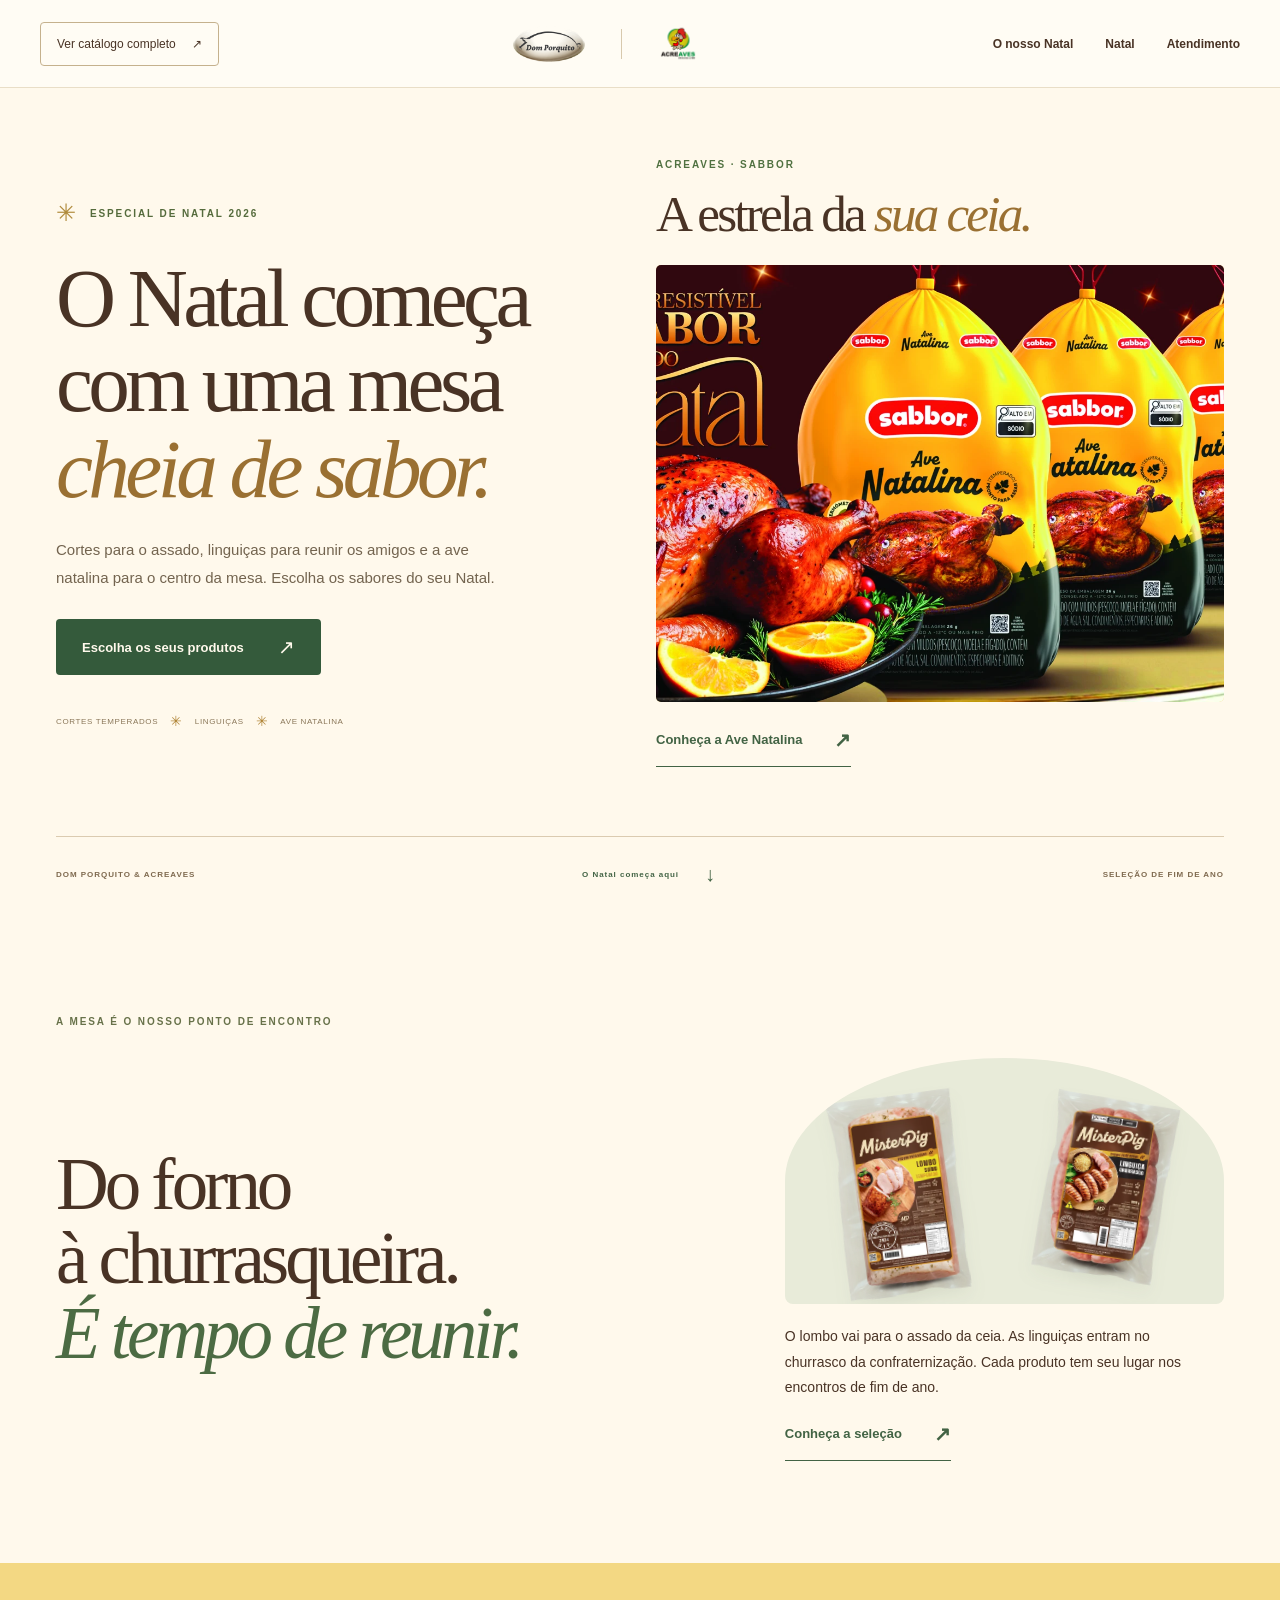
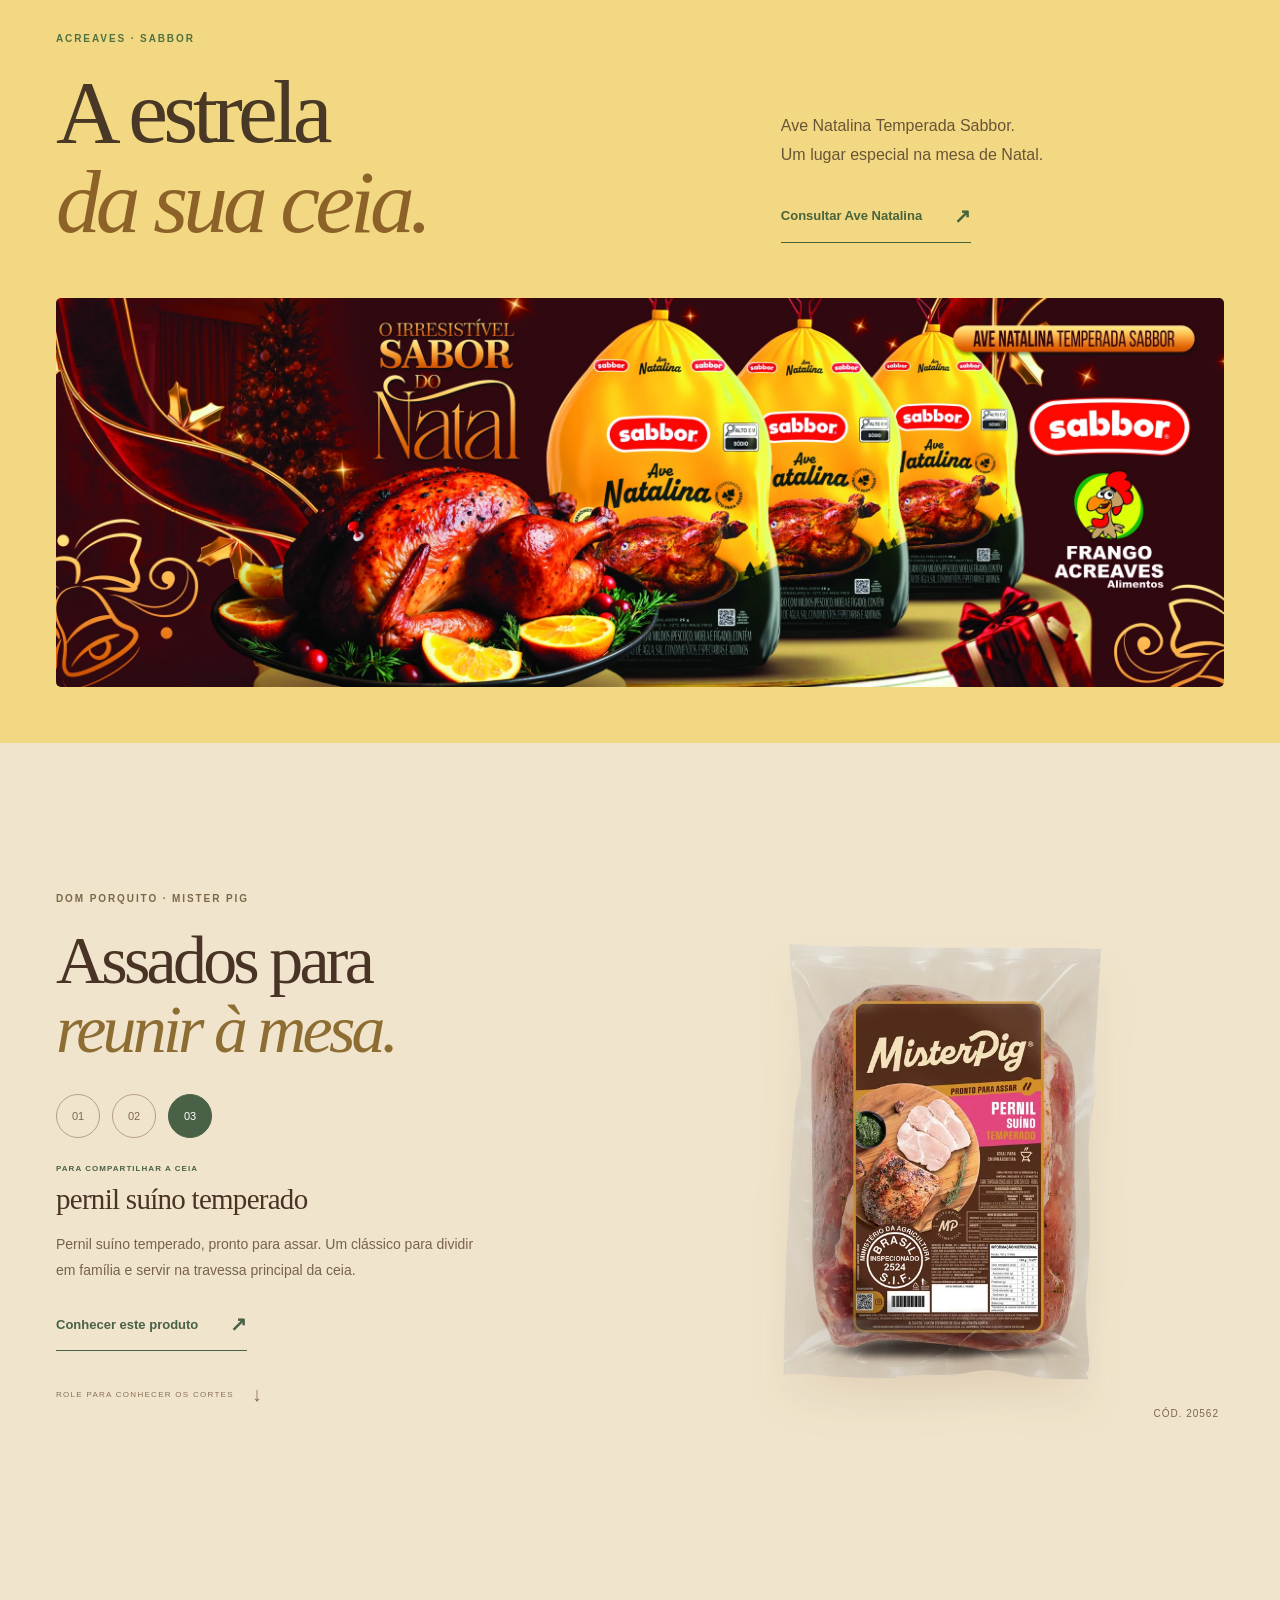
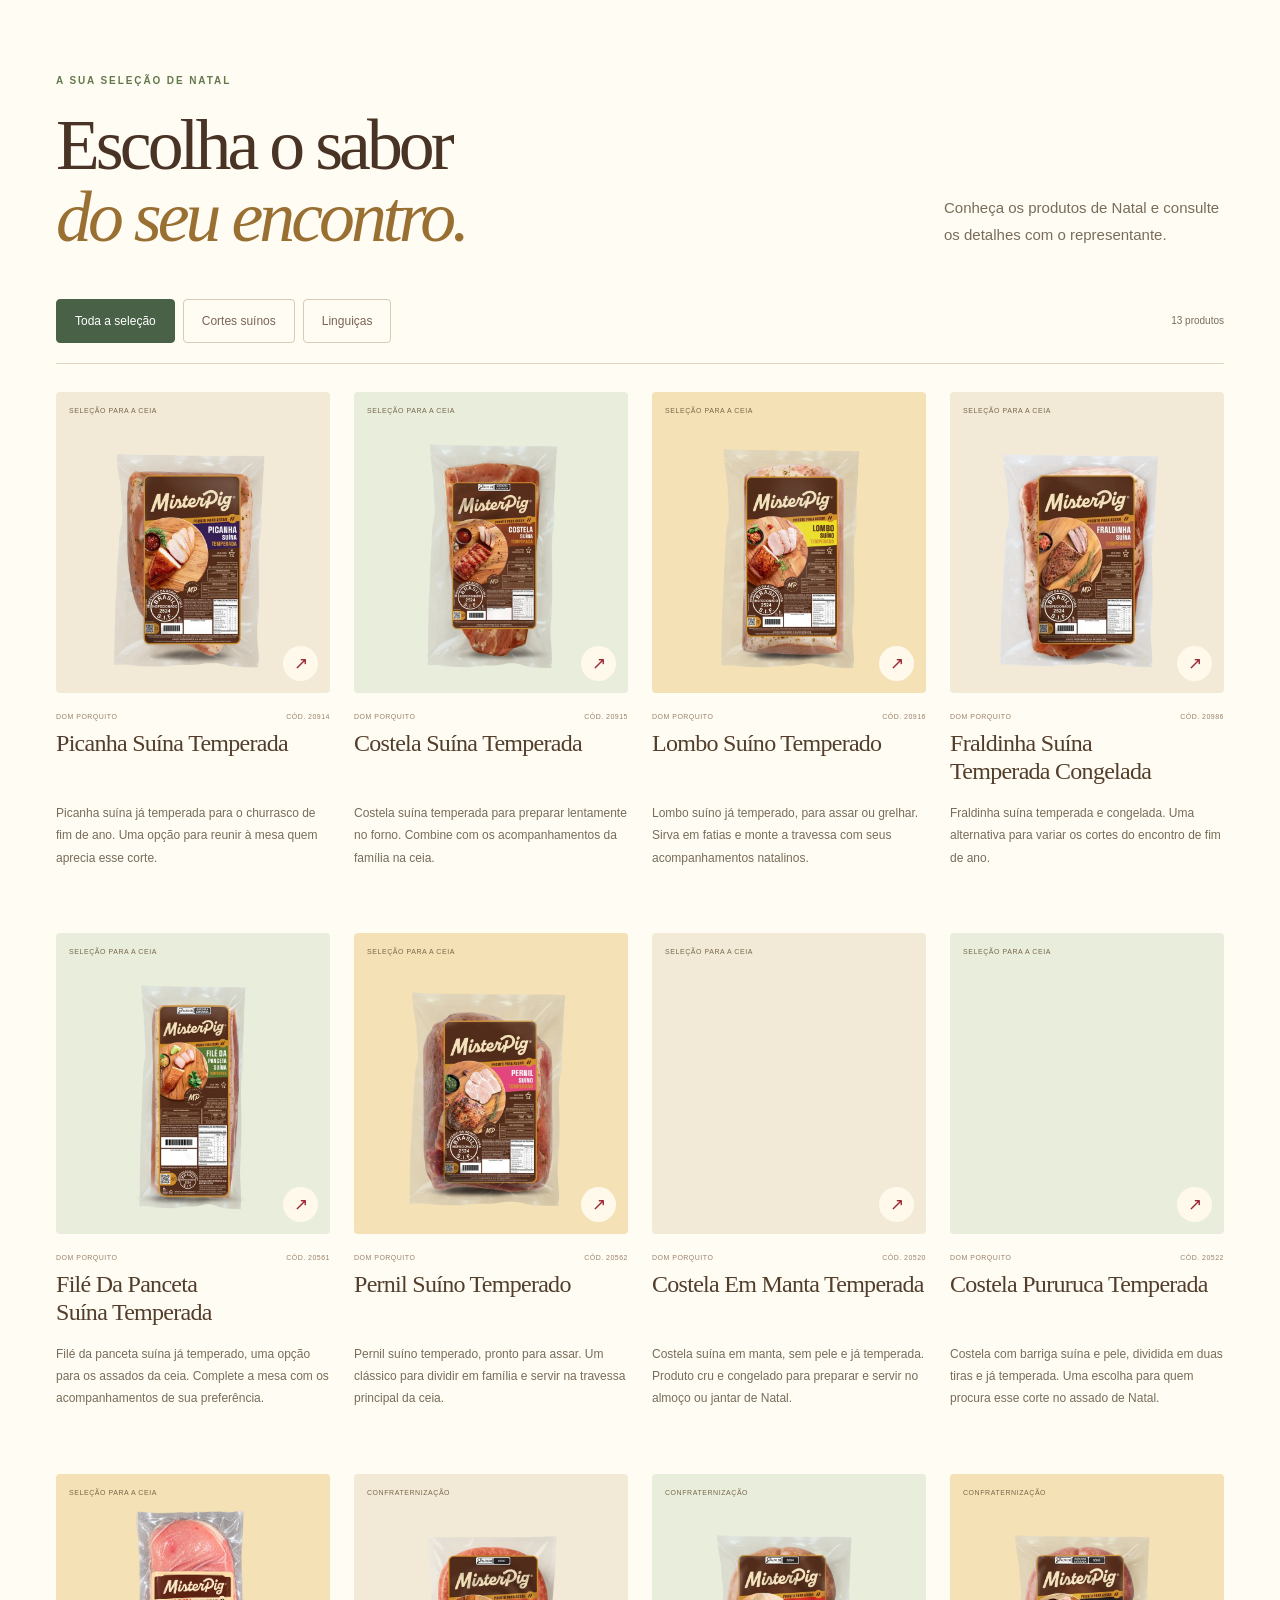
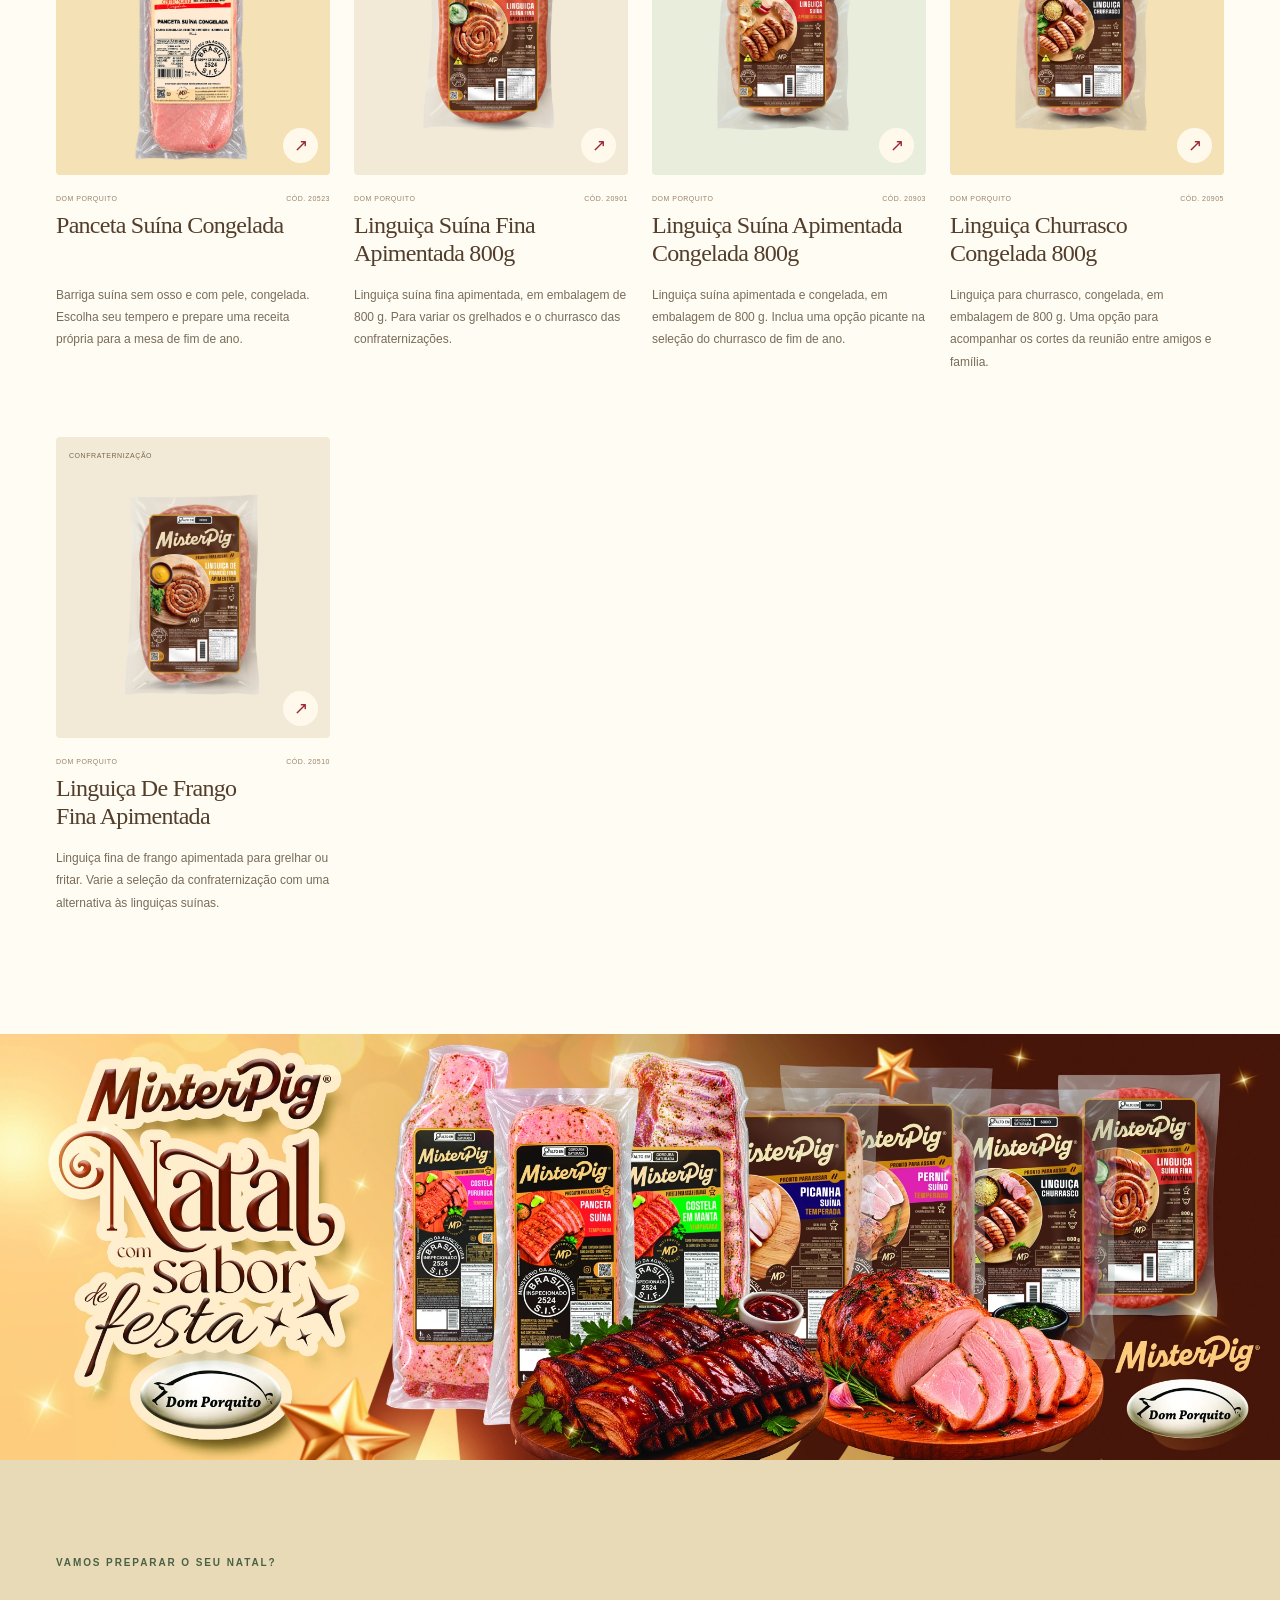
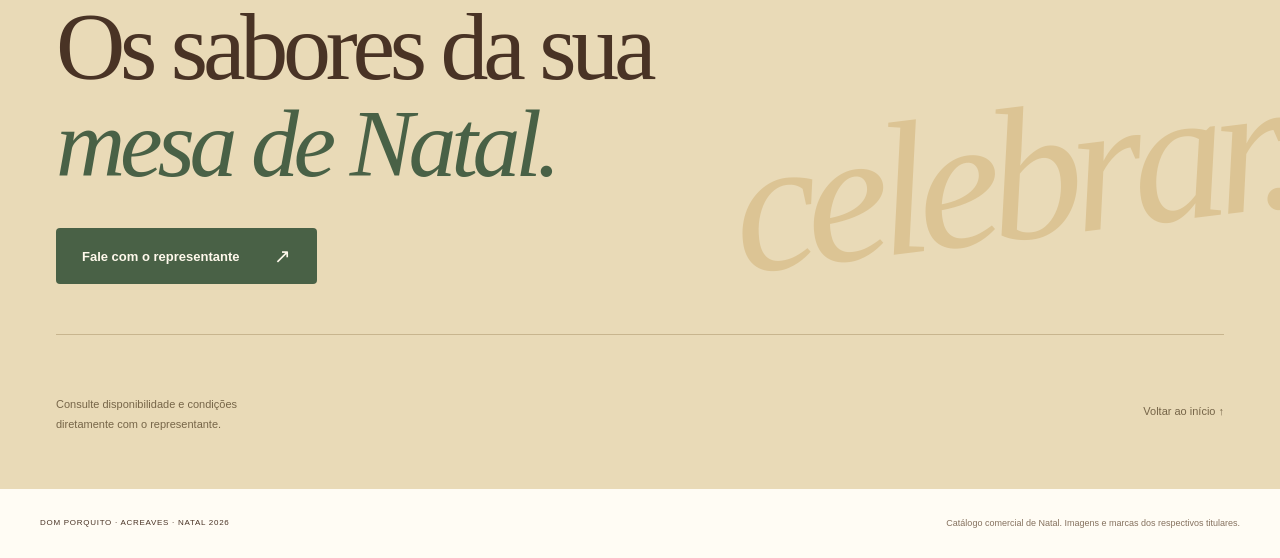
==== commit 42879c94: "Destacar Ave Natalina e simplificar navegacao sem selecao" ====
--- a/index.html
+++ b/index.html
@@ -20,7 +20,7 @@
   <header class="header">
     <a class="brand" href="#inicio" aria-label="Natal Dom Porquito e Acreaves — início"><img src="assets/natal-exclusivo/marcas/dom-porquito.png" width="108" height="54" alt="Dom Porquito"><span></span><img src="assets/natal-exclusivo/marcas/acreaves.png" width="76" height="54" alt="Acreaves"></a>
     <nav aria-label="Navegação principal"><a href="#especial">O nosso Natal</a><a href="#colecao">Natal</a><a href="catalogo.html#catalogo">Catálogo completo</a><a href="#contato">Atendimento</a></nav>
-    <button type="button" class="selection-button" id="open-selection">Minha seleção <span id="selection-count">0</span></button>
+    <a class="catalog-button" href="catalogo.html#catalogo">Ver catálogo completo <span aria-hidden="true">↗</span></a>
   </header>
   <main>
     <section class="hero" id="inicio" aria-labelledby="hero-title">
@@ -31,13 +31,11 @@
           <a class="button cream" href="#colecao">Escolha os seus produtos <span aria-hidden="true">↗</span></a>
           <div class="hero-bottom"><span>CORTES TEMPERADOS</span><span class="tiny-cross" aria-hidden="true">✳</span><span>LINGUIÇAS</span><span class="tiny-cross" aria-hidden="true">✳</span><span>AVE NATALINA</span></div>
         </div>
-        <div class="hero-composition" aria-label="Picanha, lombo e pernil suínos temperados Dom Porquito">
-          <div class="hero-orbit" aria-hidden="true"></div><span class="hero-script" aria-hidden="true">ASSADOS PARA<br>COMPARTILHAR</span>
-          <img class="hero-pack pack-left" src="assets/natal-exclusivo/produtos/20916.webp" width="800" height="800" alt="Lombo suíno temperado" decoding="async">
-          <img class="hero-pack pack-right" src="assets/natal-exclusivo/produtos/20562.webp" width="800" height="800" alt="Pernil suíno temperado" decoding="async">
-          <img class="hero-pack pack-front" src="assets/natal-exclusivo/produtos/20914.webp" width="800" height="800" alt="Picanha suína temperada" fetchpriority="high" decoding="async">
-          <span class="composition-star star-one" aria-hidden="true">NATAL<br><strong>2026</strong></span><span class="composition-star star-two" aria-hidden="true">✧</span>
-          <a href="#destaques" class="round-link" aria-label="Conhecer os cortes em destaque">↓</a>
+        <div class="hero-composition hero-sabbor">
+          <p class="eyebrow">ACREAVES · SABBOR</p>
+          <h2>A estrela da <em>sua ceia.</em></h2>
+          <a class="hero-bird-art" href="#ave-natalina" aria-label="Conhecer a Ave Natalina Temperada Sabbor"><img src="assets/natal-exclusivo/campanha/natal-acreaves-sabbor.webp" width="2400" height="800" alt="Ave Natalina Sabbor assada e embalagens originais da campanha de Natal" fetchpriority="high"></a>
+          <a class="text-link" href="#ave-natalina">Conheça a Ave Natalina <span aria-hidden="true">↗</span></a>
         </div>
       </div>
       <div class="hero-foot wrap"><span>DOM PORQUITO & ACREAVES</span><a href="#especial">O Natal começa aqui <span aria-hidden="true">↓</span></a><span>SELEÇÃO DE FIM DE ANO</span></div>
@@ -46,7 +44,7 @@
       <p class="eyebrow">A MESA É O NOSSO PONTO DE ENCONTRO</p><h2 id="intro-title">Do forno<br>à churrasqueira.<br><em>É tempo de reunir.</em></h2>
       <div class="intro-side"><div class="intro-pair" aria-label="Lombo temperado para assar e linguiça para churrasco"><img src="assets/natal-exclusivo/produtos/20916.webp" width="800" height="800" alt="Lombo suíno temperado para o assado" loading="lazy"><img src="assets/natal-exclusivo/produtos/20905.webp" width="800" height="800" alt="Linguiça para o churrasco da confraternização" loading="lazy"></div><p>O lombo vai para o assado da ceia. As linguiças entram no churrasco da confraternização. Cada produto tem seu lugar nos encontros de fim de ano.</p><a class="text-link" href="#colecao">Conheça a seleção <span aria-hidden="true">↗</span></a></div>
     </section>
-    <section class="sabbor" aria-labelledby="sabbor-title">
+    <section id="ave-natalina" class="sabbor" aria-labelledby="sabbor-title">
       <div class="sabbor-heading wrap"><div><p class="eyebrow">ACREAVES · SABBOR</p><h2 id="sabbor-title">A estrela<br><em>da sua ceia.</em></h2></div><div><p>Ave Natalina Temperada Sabbor.<br>Um lugar especial na mesa de Natal.</p><a class="text-link light" href="https://wa.me/5568999314248?text=Ol%C3%A1%21%20Gostaria%20de%20consultar%20a%20Ave%20Natalina%20Temperada%20Sabbor." target="_blank" rel="noopener">Consultar Ave Natalina <span aria-hidden="true">↗</span></a></div></div>
       <div class="sabbor-art"><img src="assets/natal-exclusivo/campanha/natal-acreaves-sabbor.webp" width="2400" height="800" alt="Campanha oficial da Ave Natalina Temperada Sabbor, com a ave assada e suas embalagens" loading="lazy" decoding="async"></div>
     </section>
@@ -54,17 +52,15 @@
       <div class="chapter-stage wrap"><div class="chapter-text"><p class="eyebrow">DOM PORQUITO · MISTER PIG</p><h2 id="chapters-title">Assados para<br><em>reunir à mesa.</em></h2><div class="chapter-pagination" role="group" aria-label="Escolher corte em destaque"><button type="button" data-chapter="0" aria-pressed="true">01</button><button type="button" data-chapter="1" aria-pressed="false">02</button><button type="button" data-chapter="2" aria-pressed="false">03</button></div><div class="chapter-detail"><p class="chapter-label" id="chapter-label">PARA ACENDER A CONFRATERNIZAÇÃO</p><h3 id="chapter-name">Picanha suína temperada</h3><p id="chapter-description">Já temperada, para o churrasco que reúne a família e os amigos no fim de ano.</p><button type="button" class="text-link" id="chapter-open" data-product="20914">Conhecer este produto <span aria-hidden="true">↗</span></button></div><p class="chapter-scroll">ROLE PARA CONHECER OS CORTES <span aria-hidden="true">↓</span></p></div><div class="chapter-visual"><span id="chapter-word" aria-hidden="true">picanha</span><img id="chapter-image" src="assets/natal-exclusivo/produtos/20914.webp" width="800" height="800" alt="Picanha suína temperada Mister Pig" loading="lazy" decoding="async"><span class="chapter-code" id="chapter-code">CÓD. 20914</span></div></div>
     </section>
     <section class="collection" id="colecao" aria-labelledby="collection-title"><div class="wrap">
-      <div class="collection-heading"><div><p class="eyebrow">A SUA SELEÇÃO DE NATAL</p><h2 id="collection-title">Escolha o sabor<br><em>do seu encontro.</em></h2></div><p>Conheça cada produto e monte uma seleção para consultar com o representante.</p></div>
+      <div class="collection-heading"><div><p class="eyebrow">A SUA SELEÇÃO DE NATAL</p><h2 id="collection-title">Escolha o sabor<br><em>do seu encontro.</em></h2></div><p>Conheça os produtos de Natal e consulte os detalhes com o representante.</p></div>
       <div class="collection-toolbar"><div class="filters" role="group" aria-label="Filtrar produtos"><button type="button" data-filter="todos" aria-pressed="true">Toda a seleção</button><button type="button" data-filter="cortes" aria-pressed="false">Cortes suínos</button><button type="button" data-filter="linguicas" aria-pressed="false">Linguiças</button></div><p id="result-count" role="status">13 produtos</p></div>
       <div class="product-grid" id="product-grid"></div><noscript><p>Ative o JavaScript para explorar os produtos ou fale com o representante pelo contato abaixo.</p></noscript>
     </div></section>
     <section class="brand-campaign" aria-label="Campanha de Natal Dom Porquito"><img src="assets/natal-exclusivo/campanha/natal-dom-porquito.webp" width="2400" height="800" alt="Mister Pig e Dom Porquito: Natal com sabor de festa, cortes temperados e linguiças" loading="lazy" decoding="async"></section>
     <section class="contact" id="contato"><div class="wrap"><p class="eyebrow">VAMOS PREPARAR O SEU NATAL?</p><h2>Os sabores da sua<br><em>mesa de Natal.</em></h2><a class="button cream" href="https://wa.me/5568999314248?text=Ol%C3%A1%21%20Gostaria%20de%20conhecer%20a%20sele%C3%A7%C3%A3o%20de%20Natal." target="_blank" rel="noopener">Fale com o representante <span aria-hidden="true">↗</span></a><div class="contact-end"><p>Consulte disponibilidade e condições<br>diretamente com o representante.</p><a href="#inicio">Voltar ao início ↑</a></div></div><span class="contact-word" aria-hidden="true">celebrar.</span></section>
   </main>
-  <footer class="footer"><span>DOM PORQUITO · ACREAVES · NATAL 2026</span><p>Catálogo comercial de Natal. Imagens e marcas dos respectivos titulares.</p><a href="catalogo.html#catalogo">Ver catálogo completo ↗</a></footer>
-  <dialog id="product-dialog" aria-labelledby="dialog-title"><button class="dialog-close" type="button" data-close aria-label="Fechar detalhes">×</button><div class="dialog-product"><div class="dialog-image"><img id="dialog-image" width="800" height="800" alt=""></div><div class="dialog-copy"><p class="eyebrow" id="dialog-code"></p><h2 id="dialog-title"></h2><p id="dialog-description"></p><dl id="dialog-specs"></dl><div class="dialog-actions"><button class="button red" id="dialog-add" type="button">Adicionar à seleção <span aria-hidden="true">+</span></button><a id="dialog-contact" class="text-link" target="_blank" rel="noopener">Consultar este produto ↗</a></div></div></div></dialog>
-  <dialog id="selection-dialog" aria-labelledby="selection-title"><button class="dialog-close" type="button" data-close aria-label="Fechar seleção">×</button><p class="eyebrow">SEU ENCONTRO, SUA ESCOLHA</p><h2 id="selection-title">Minha seleção</h2><p class="selection-intro">Reúna os produtos que você quer consultar.</p><ul id="selection-list"></ul><p id="selection-empty">Sua seleção está vazia. Escolha os produtos da coleção para começar.</p><a id="selection-send" class="button red" target="_blank" rel="noopener">Consultar minha seleção ↗</a><p class="selection-note">O WhatsApp abrirá com sua lista pronta. Você confere e envia a mensagem.</p></dialog>
-  <div id="toast" role="status"></div>
+  <footer class="footer"><span>DOM PORQUITO · ACREAVES · NATAL 2026</span><p>Catálogo comercial de Natal. Imagens e marcas dos respectivos titulares.</p></footer>
+  <dialog id="product-dialog" aria-labelledby="dialog-title"><button class="dialog-close" type="button" data-close aria-label="Fechar detalhes">×</button><div class="dialog-product"><div class="dialog-image"><img id="dialog-image" width="800" height="800" alt=""></div><div class="dialog-copy"><p class="eyebrow" id="dialog-code"></p><h2 id="dialog-title"></h2><p id="dialog-description"></p><dl id="dialog-specs"></dl><div class="dialog-actions"><a id="dialog-contact" class="text-link" target="_blank" rel="noopener">Consultar este produto ↗</a></div></div></div></dialog>
   <script src="campanha-produtos.js"></script><script src="campanha-home.js" defer></script>
 </body>
 </html>
--- a/campanha.css
+++ b/campanha.css
@@ -34,3 +34,12 @@
 @media(max-width:360px){.hero h1{font-size:43px}.hero-orbit{width:265px;height:285px;left:5%}.hero-composition{height:325px}.pack-front{width:245px;height:280px;left:5%;top:37px}.pack-left{width:195px;height:230px;left:-8%;top:25px}.pack-right{width:205px;height:240px;right:-8%;top:63px}.hero-script{font-size:7px}.chapter-text h2{font-size:37px}.chapter-pagination{top:102px}.contact h2{font-size:51px}}
 @media(prefers-reduced-motion:reduce){.hero-pack.pack-front{transform:rotate(-4deg)}.hero-pack.pack-left{transform:rotate(-12deg)}.hero-pack.pack-right{transform:rotate(12deg)}}
 @media(max-width:760px){.chapter-pagination{position:static;margin-top:18px;gap:8px}.chapter-detail{margin-top:18px}.chapter-stage{padding-block:24px}.chapter-visual{height:260px}.chapter-visual img{height:250px}}
+
+/* Ave Natalina in the opening campaign composition. */
+.catalog-button{order:-1;display:flex;align-items:center;justify-content:center;gap:16px;min-height:44px;padding:10px 16px;border:1px solid #c5b18d;border-radius:4px;color:#493325;font-size:12px;white-space:nowrap;transition:background .2s,transform .2s}.catalog-button:hover{background:#f4e8cc;transform:translateY(-2px)}.catalog-button:active{transform:translateY(0)}.header nav a[href="catalogo.html#catalogo"]{display:none}
+.hero-sabbor{height:auto;align-self:center;padding-block:24px}.hero-sabbor>.eyebrow{color:#507140;margin-bottom:14px}.hero-sabbor h2{font:400 clamp(38px,4vw,62px)/1.05 Georgia,serif;margin:0 0 24px}.hero-sabbor h2 em{color:#9a7032}.hero-bird-art{display:block;overflow:hidden;border-radius:5px;background:#f3d883}.hero-bird-art img{display:block;width:100%;aspect-ratio:1.3;object-fit:cover;object-position:55% center;transition:transform .4s}.hero-bird-art:hover img{transform:scale(1.025)}.hero-sabbor>.text-link{color:#426344;margin-top:12px}
+@media(max-width:1100px){.header{gap:14px}.header nav{gap:16px}.catalog-button{font-size:11px;padding-inline:12px}}
+@media(max-width:760px){.header{gap:12px}.catalog-button{font-size:10px;gap:8px;padding-inline:10px}.hero-sabbor{width:100%;height:auto;margin-top:18px;padding:8px 0 24px}.hero-sabbor h2{font-size:38px;margin-bottom:18px}.hero-bird-art img{aspect-ratio:1.3}.hero-sabbor>.eyebrow{font-size:9px}}
+@media(prefers-reduced-motion:reduce){.hero-bird-art img,.catalog-button{transition:none}}
+@media(min-width:761px) and (max-width:1000px){.header nav{display:none}}
+.hero-bird-art img{height:auto}
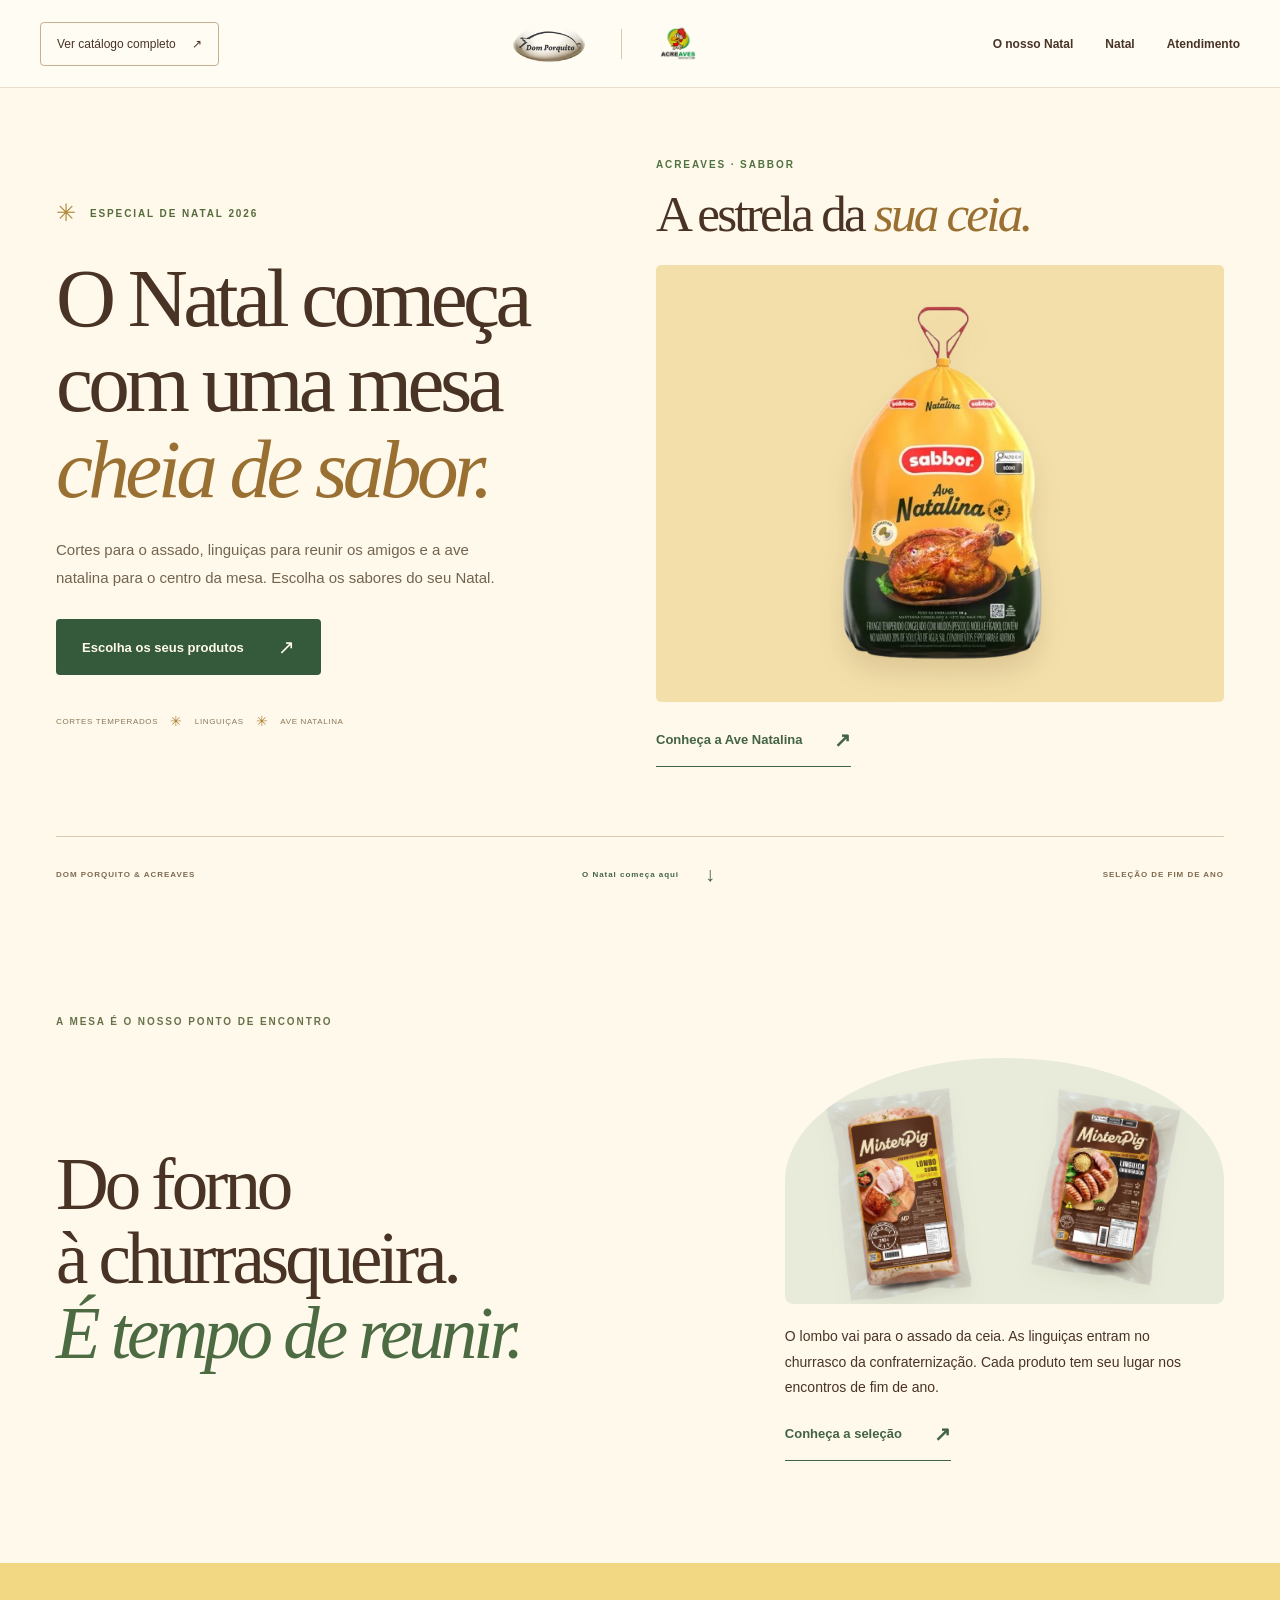
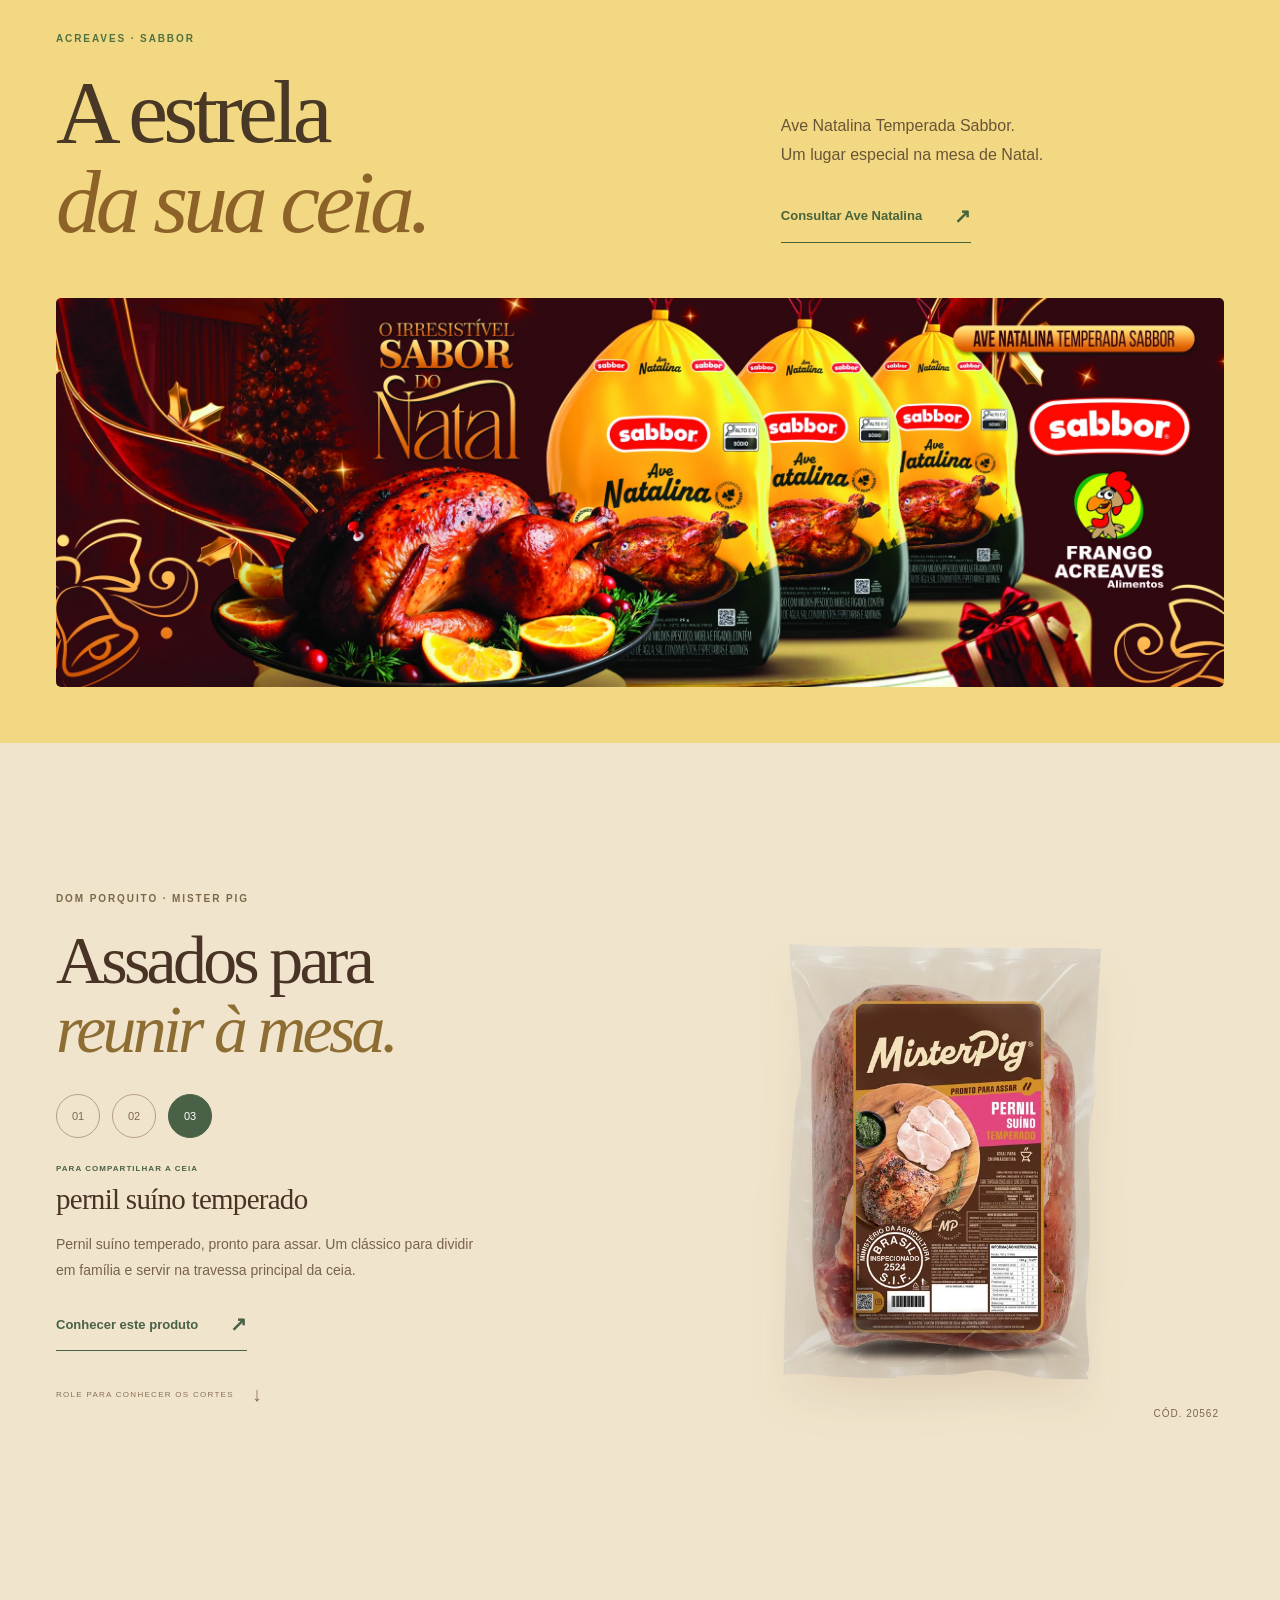
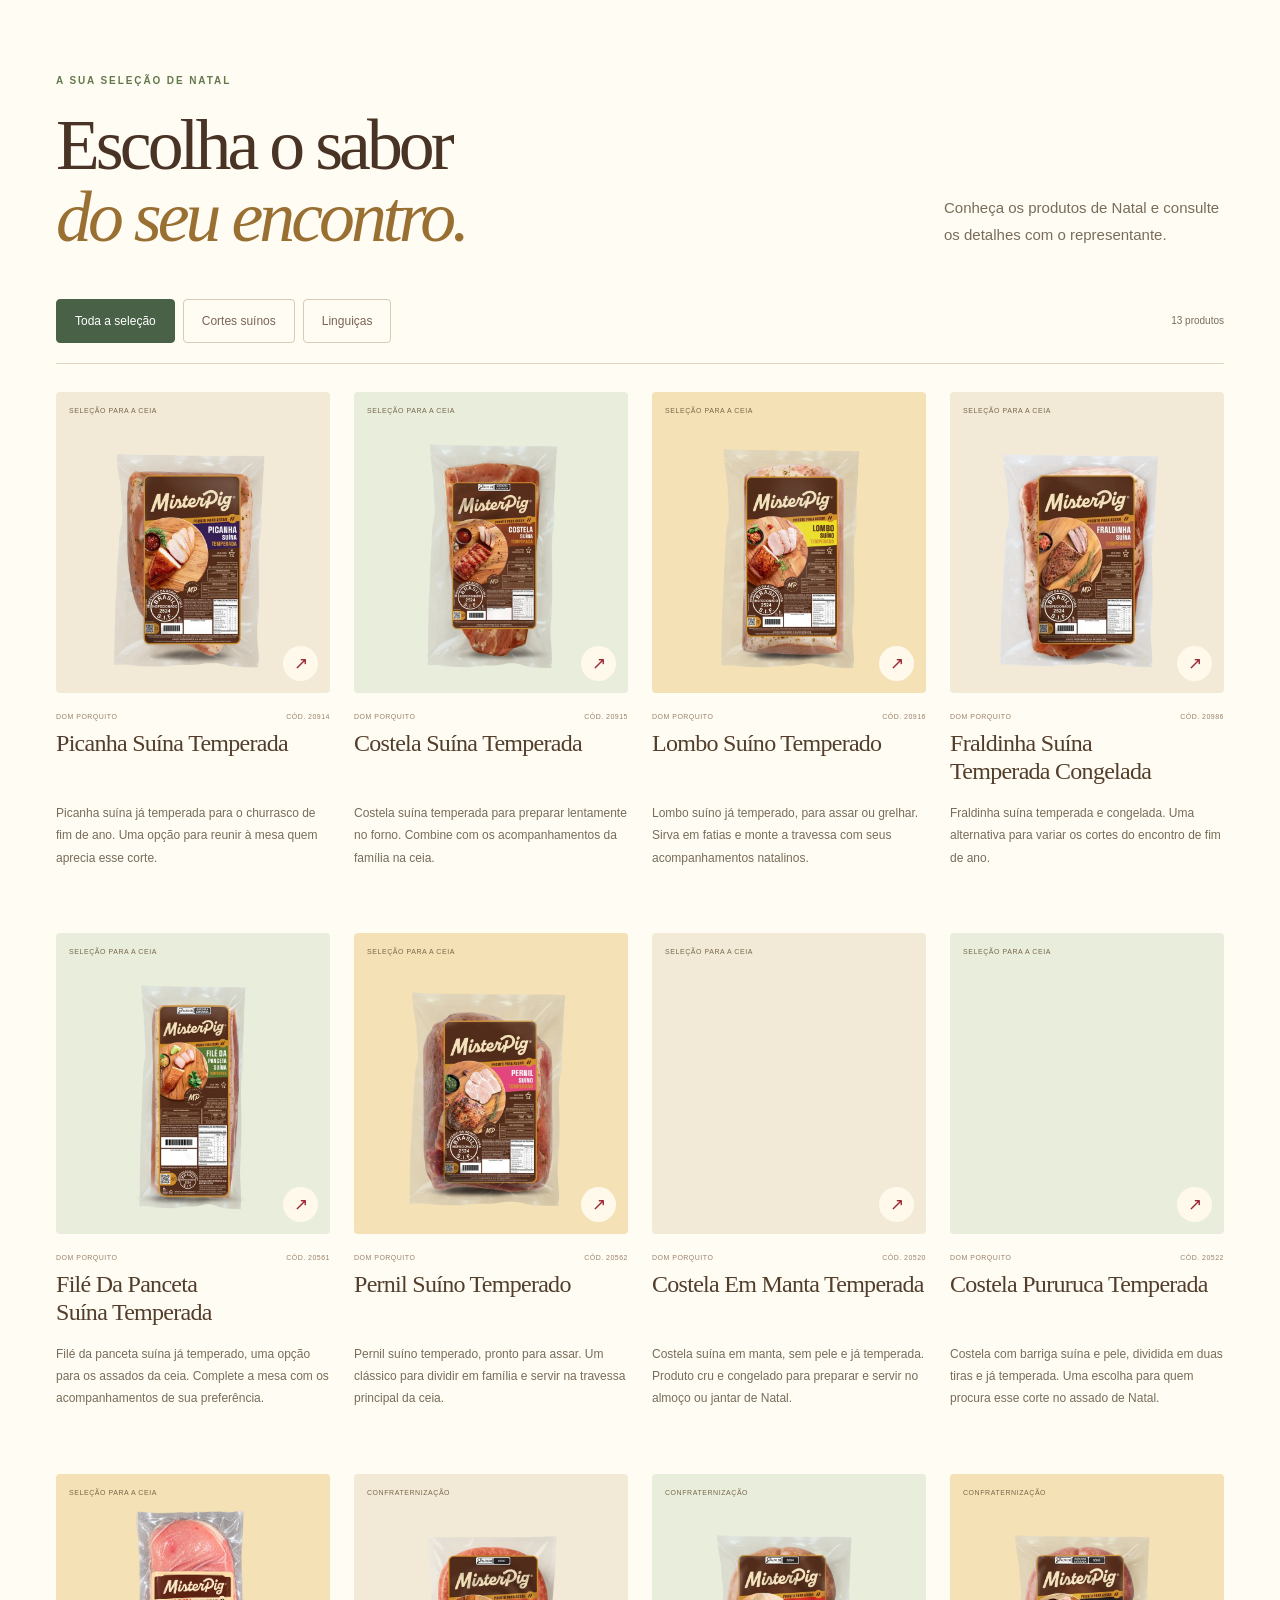
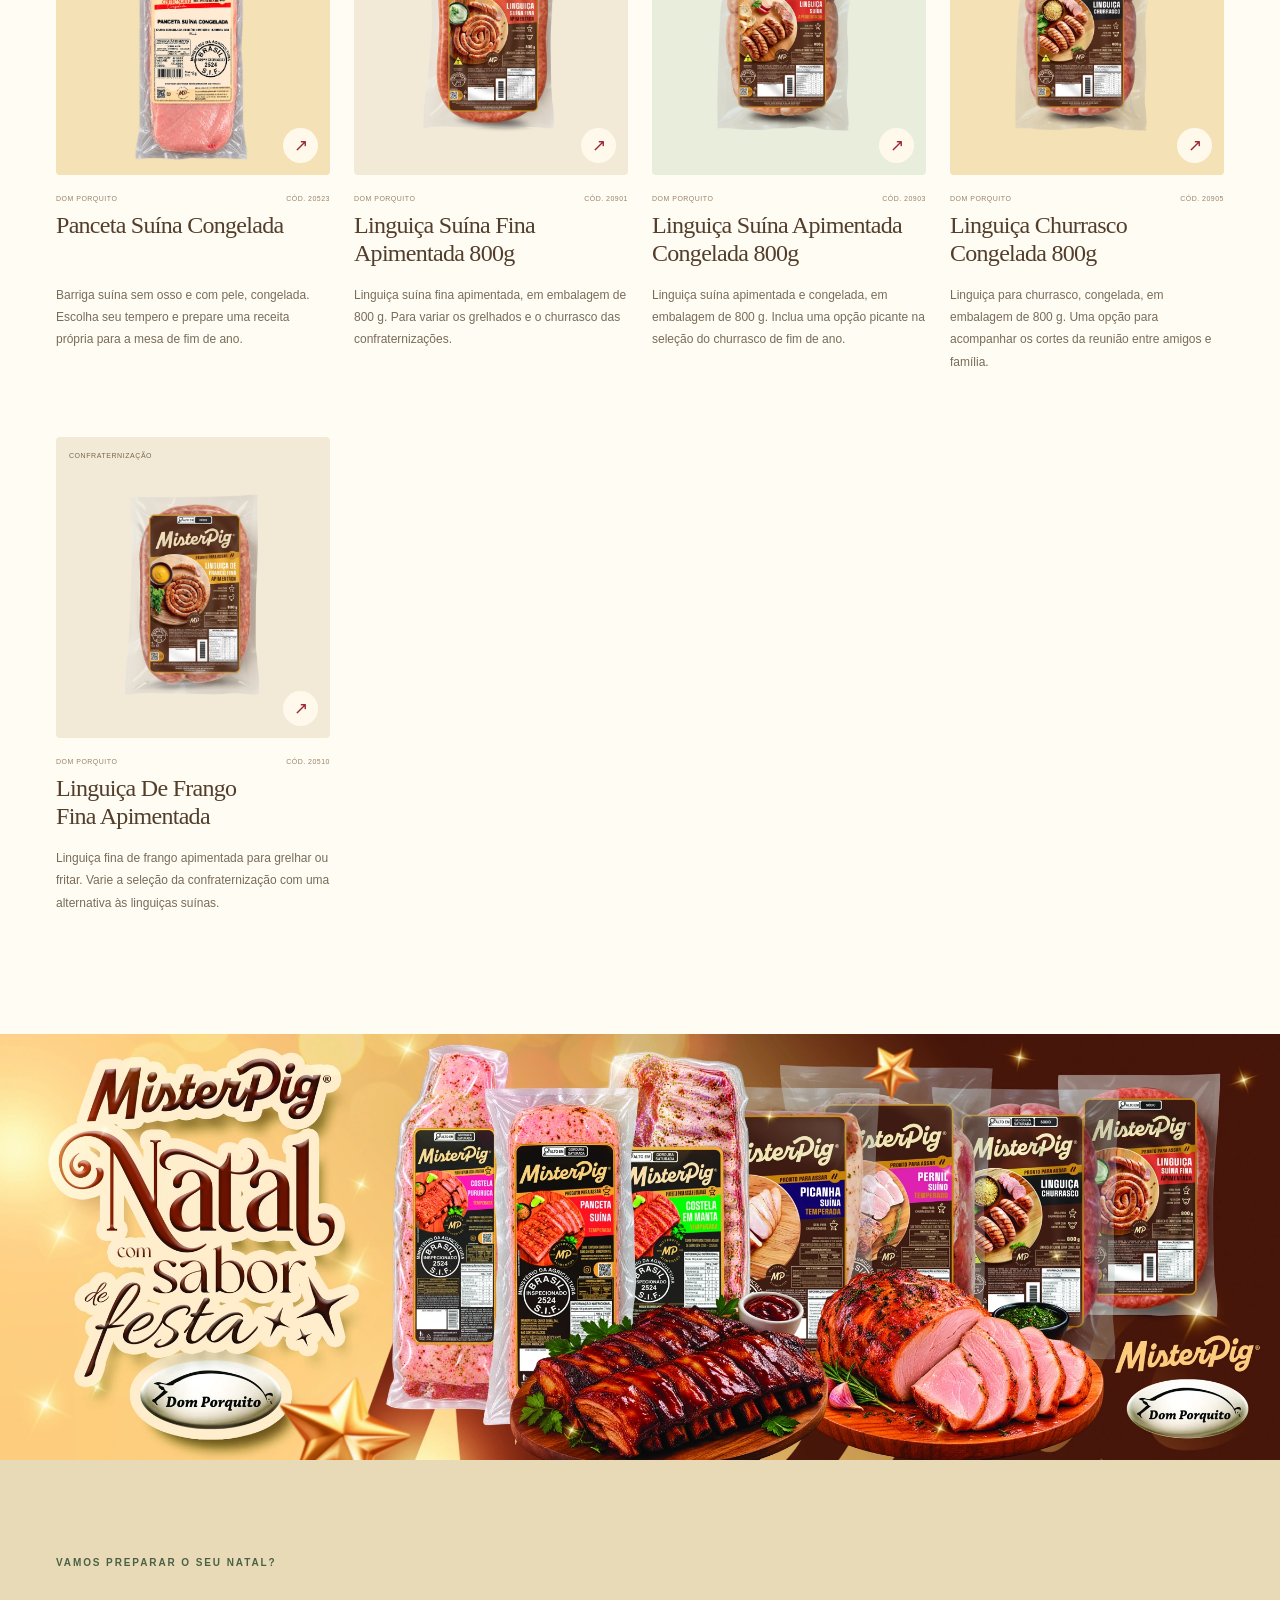
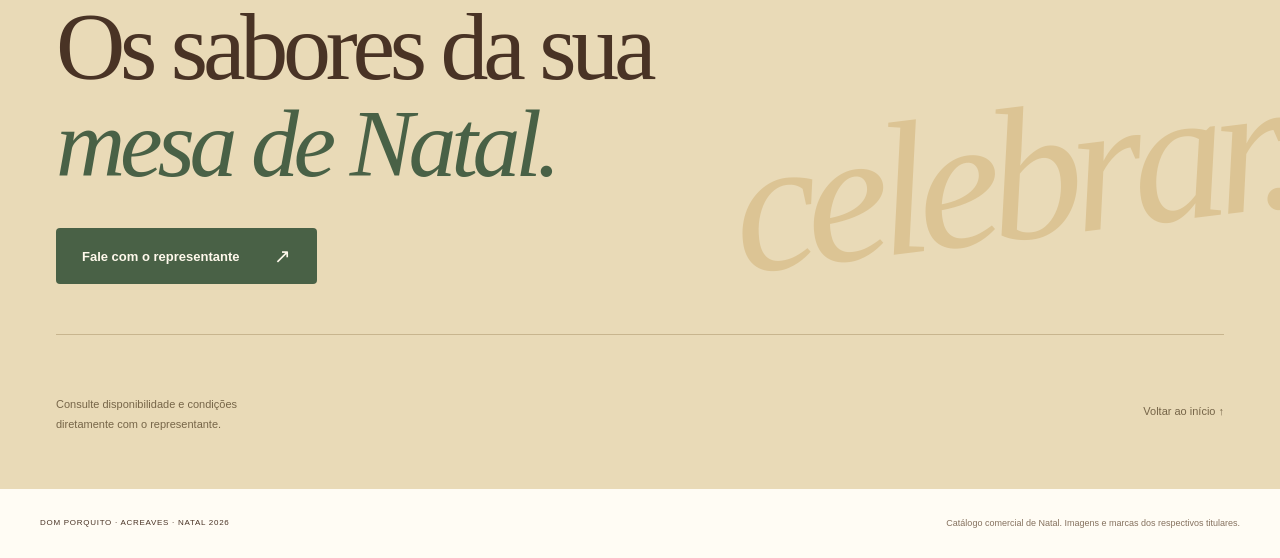
==== commit ac99b605: "Usar embalagem Sabbor enviada no destaque da Ave Natalina" ====
--- a/index.html
+++ b/index.html
@@ -13,7 +13,7 @@
   <meta name="description" content="Uma seleção especial para a ceia e as confraternizações. Conheça a Ave Natalina Sabbor, os cortes temperados e as linguiças Dom Porquito.">
   <meta property="og:title" content="Natal com sabor de festa"><meta property="og:description" content="Dom Porquito e Acreaves. Escolha os produtos do seu Natal."><meta property="og:type" content="website"><meta property="og:image" content="https://catalogo-produtos-geral-v2.vercel.app/assets/natal-exclusivo/campanha/natal-acreaves-sabbor.webp">
   <link rel="icon" href="assets/natal-exclusivo/marcas/dom-porquito.png"><link rel="stylesheet" href="campanha.css">
-  <link rel="preload" href="assets/natal-exclusivo/produtos/20914.webp" as="image">
+  <link rel="preload" href="assets/natal-exclusivo/produtos/ave-natalina-sabbor.webp" as="image">
 </head>
 <body>
   <a class="skip" href="#colecao">Ir para os produtos</a>
@@ -34,7 +34,7 @@
         <div class="hero-composition hero-sabbor">
           <p class="eyebrow">ACREAVES · SABBOR</p>
           <h2>A estrela da <em>sua ceia.</em></h2>
-          <a class="hero-bird-art" href="#ave-natalina" aria-label="Conhecer a Ave Natalina Temperada Sabbor"><img src="assets/natal-exclusivo/campanha/natal-acreaves-sabbor.webp" width="2400" height="800" alt="Ave Natalina Sabbor assada e embalagens originais da campanha de Natal" fetchpriority="high"></a>
+          <a class="hero-bird-art" href="#ave-natalina" aria-label="Conhecer a Ave Natalina Temperada Sabbor"><img src="assets/natal-exclusivo/produtos/ave-natalina-sabbor.webp" width="500" height="500" alt="Embalagem da Ave Natalina Temperada Sabbor" fetchpriority="high"></a>
           <a class="text-link" href="#ave-natalina">Conheça a Ave Natalina <span aria-hidden="true">↗</span></a>
         </div>
       </div>
--- a/campanha.css
+++ b/campanha.css
@@ -43,3 +43,6 @@
 @media(prefers-reduced-motion:reduce){.hero-bird-art img,.catalog-button{transition:none}}
 @media(min-width:761px) and (max-width:1000px){.header nav{display:none}}
 .hero-bird-art img{height:auto}
+
+.hero-bird-art{background:#f3dfaa}.hero-bird-art img{aspect-ratio:1.3;object-fit:contain;object-position:center;padding:14px 20px;filter:drop-shadow(0 16px 12px #65451c22)}
+@media(max-width:760px){.hero-bird-art img{aspect-ratio:1.15;padding:12px}}
